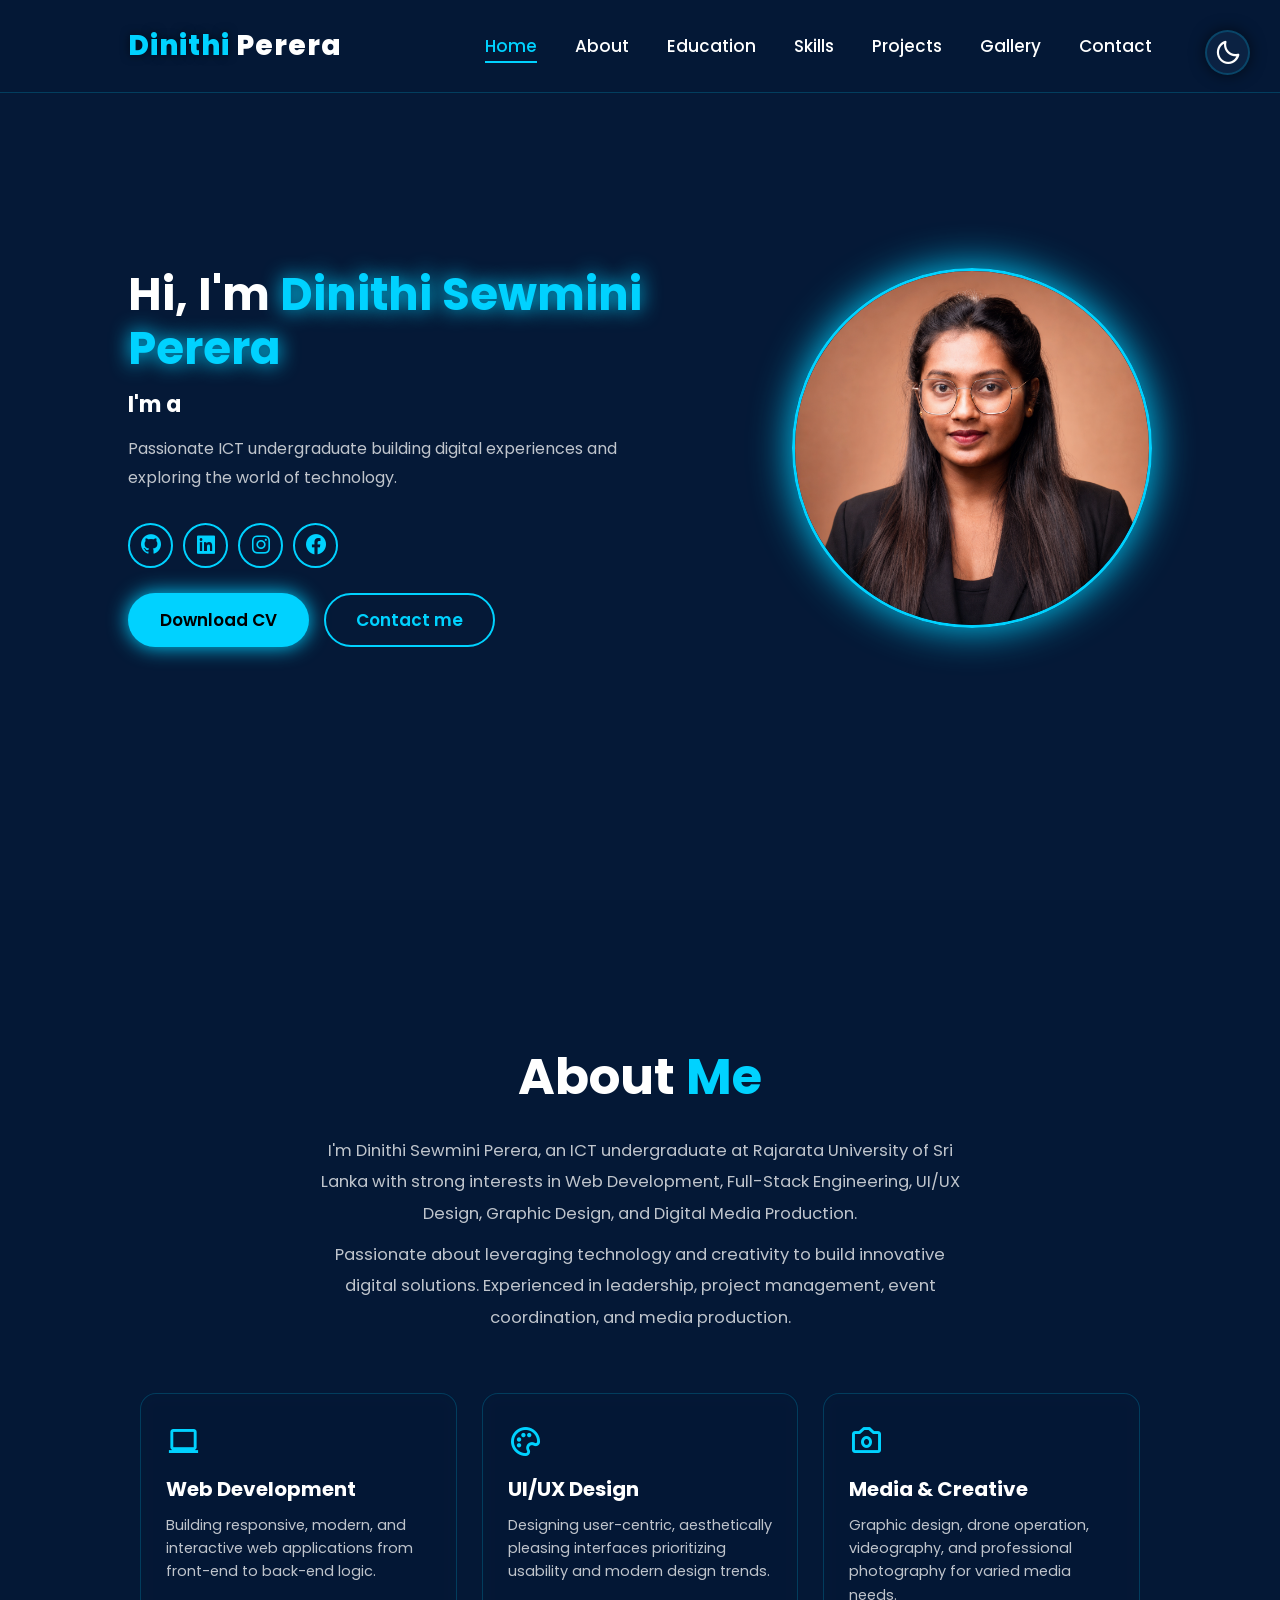
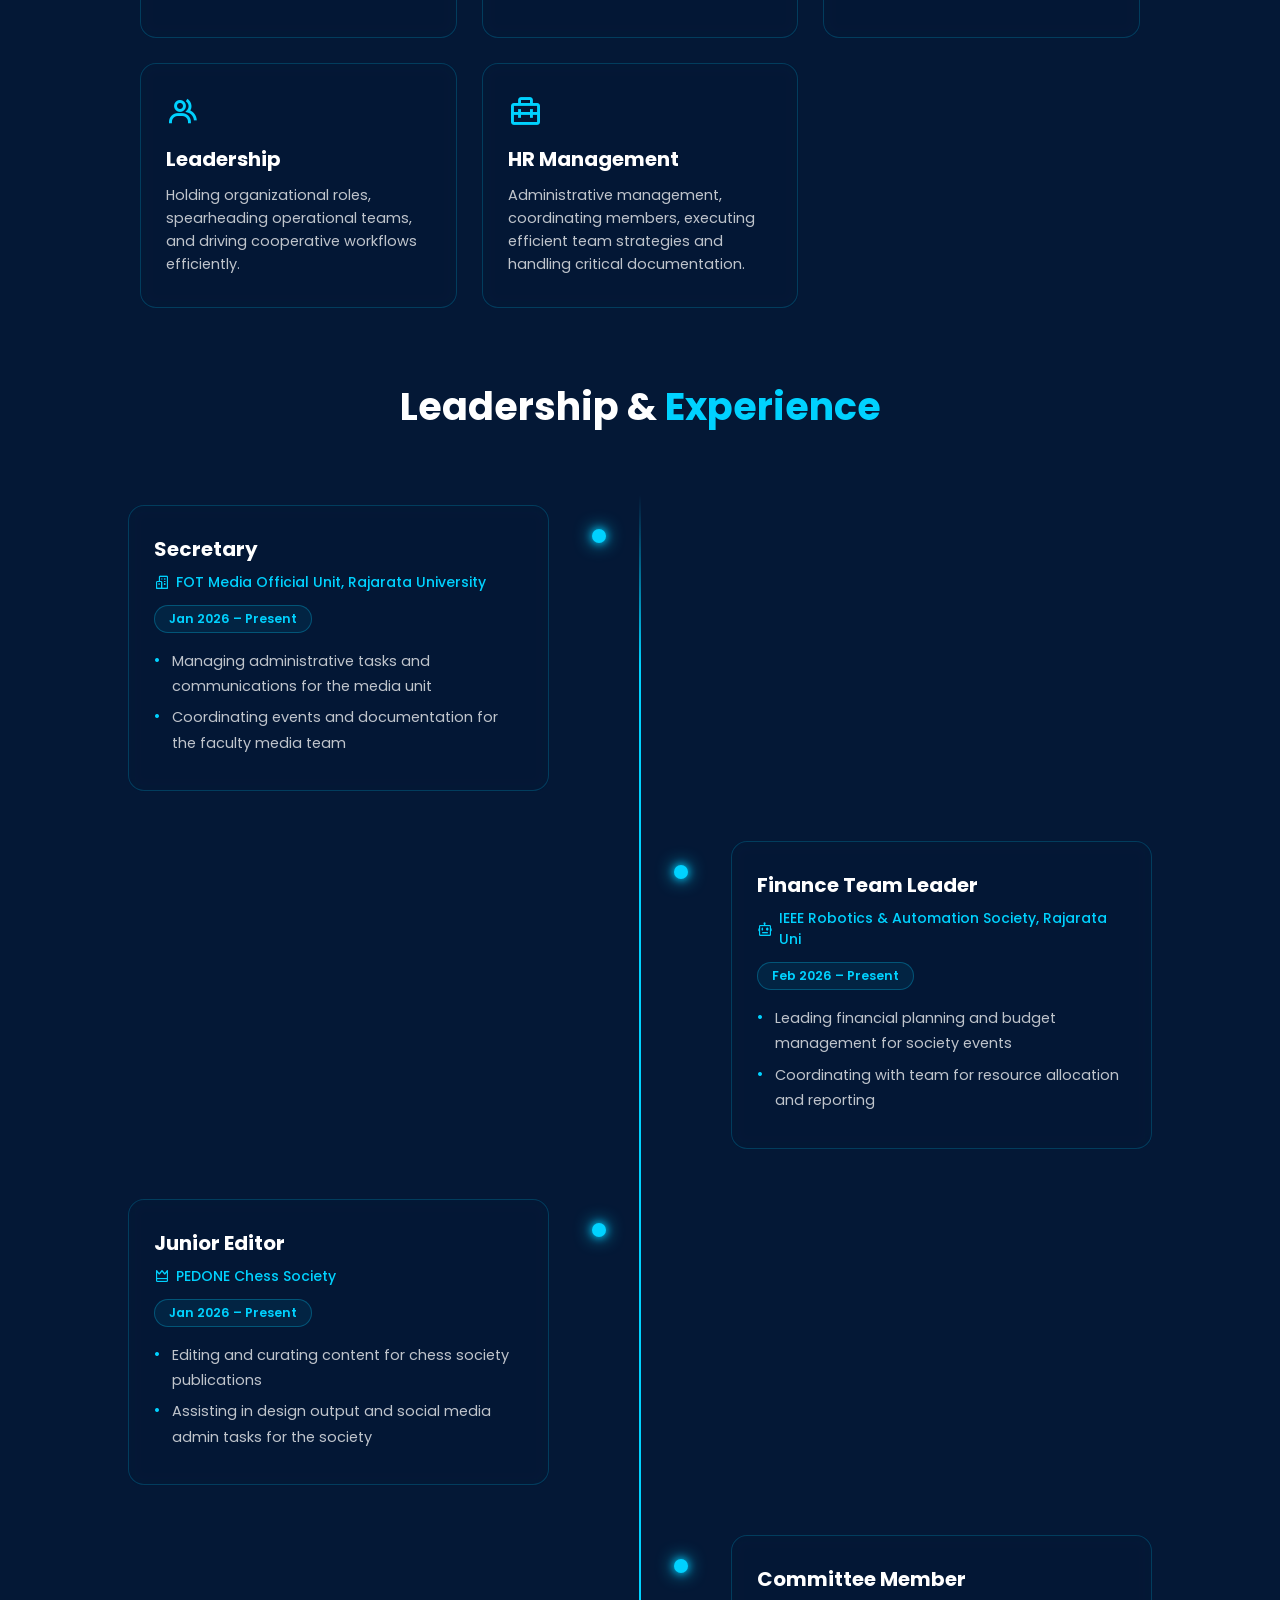
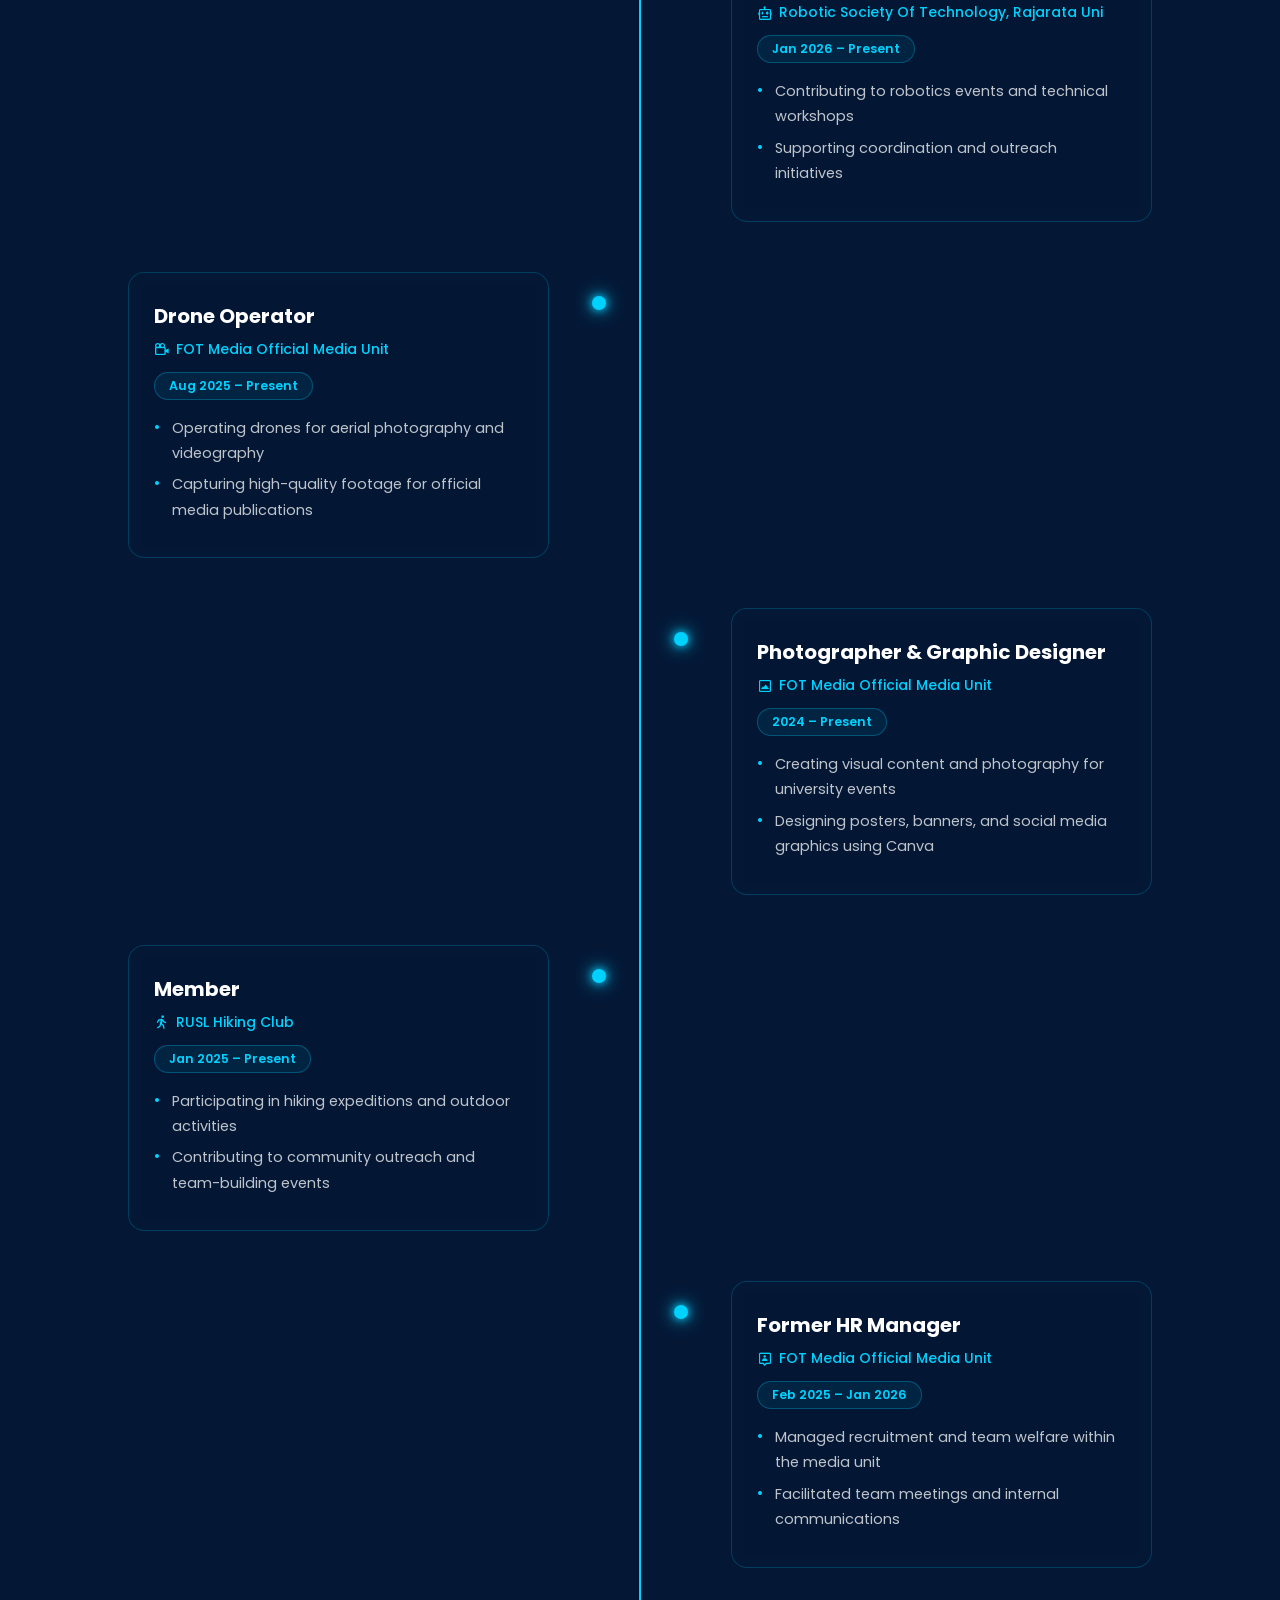
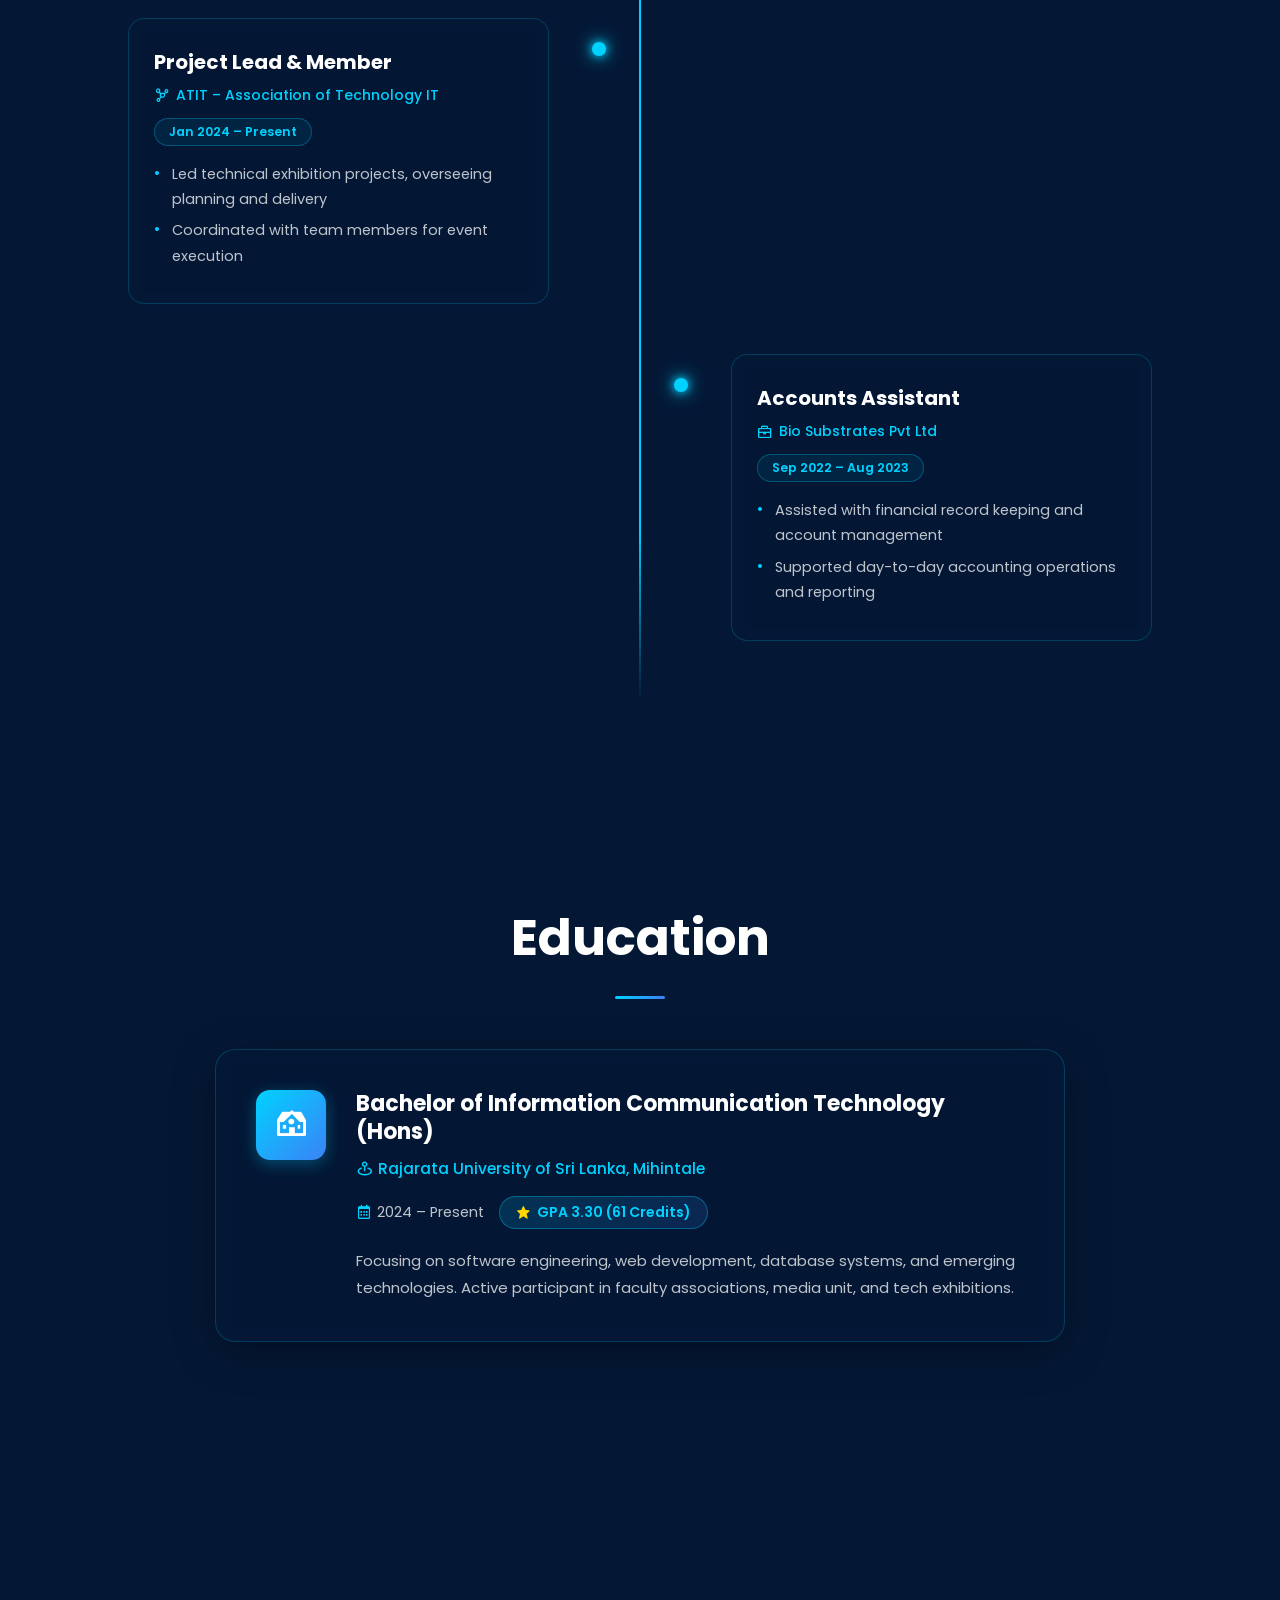
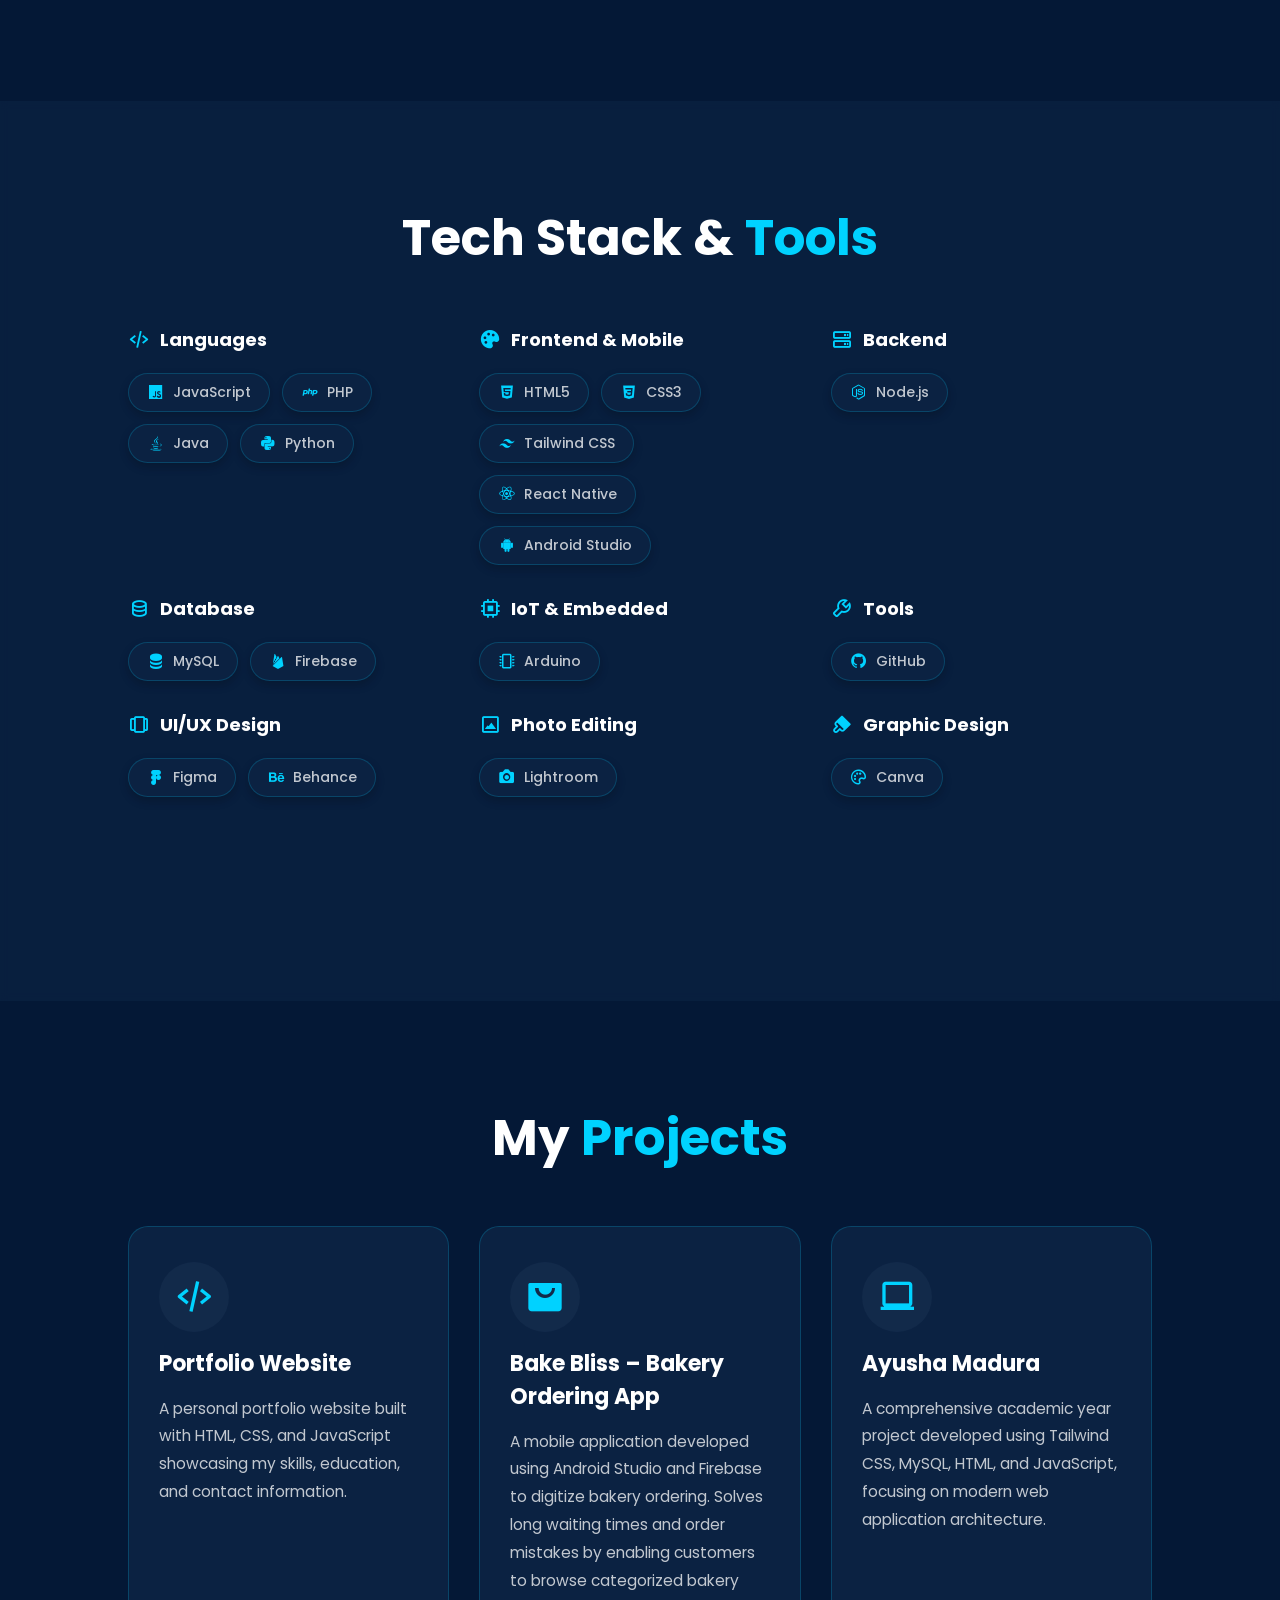
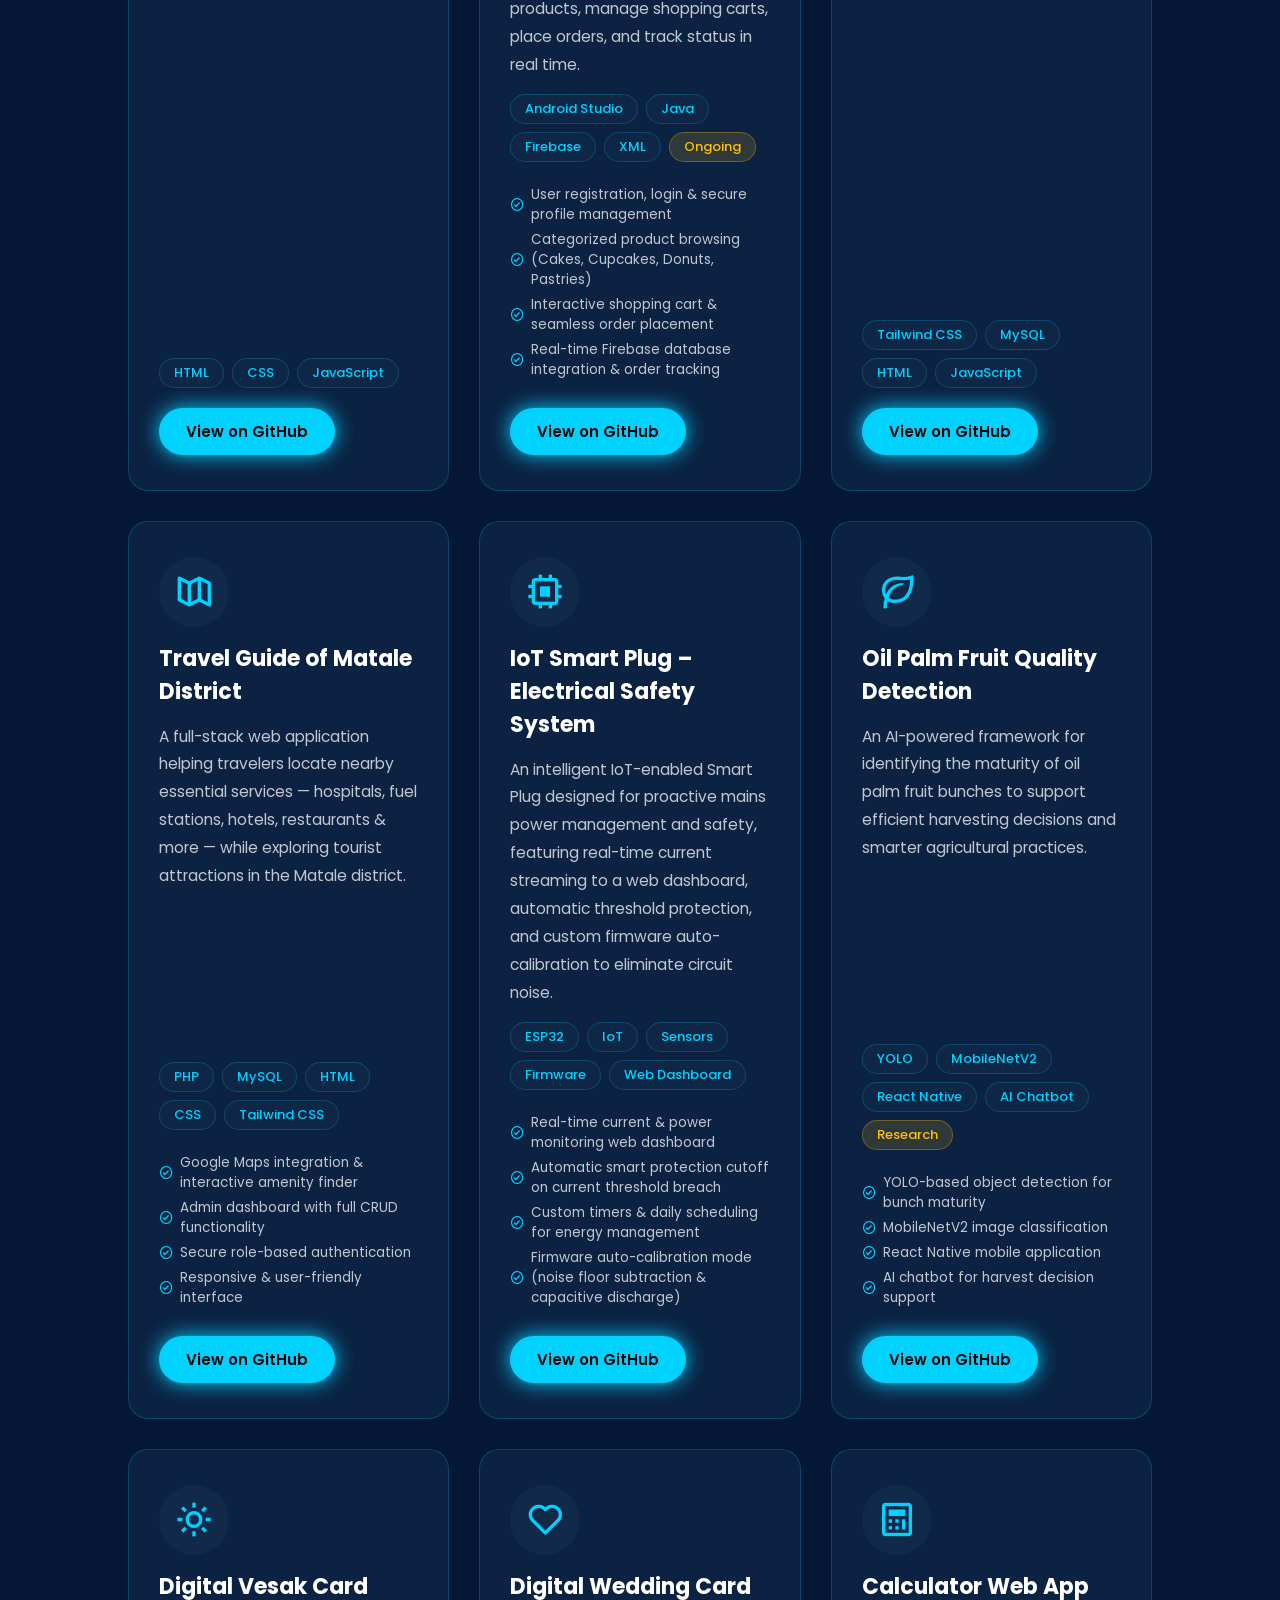
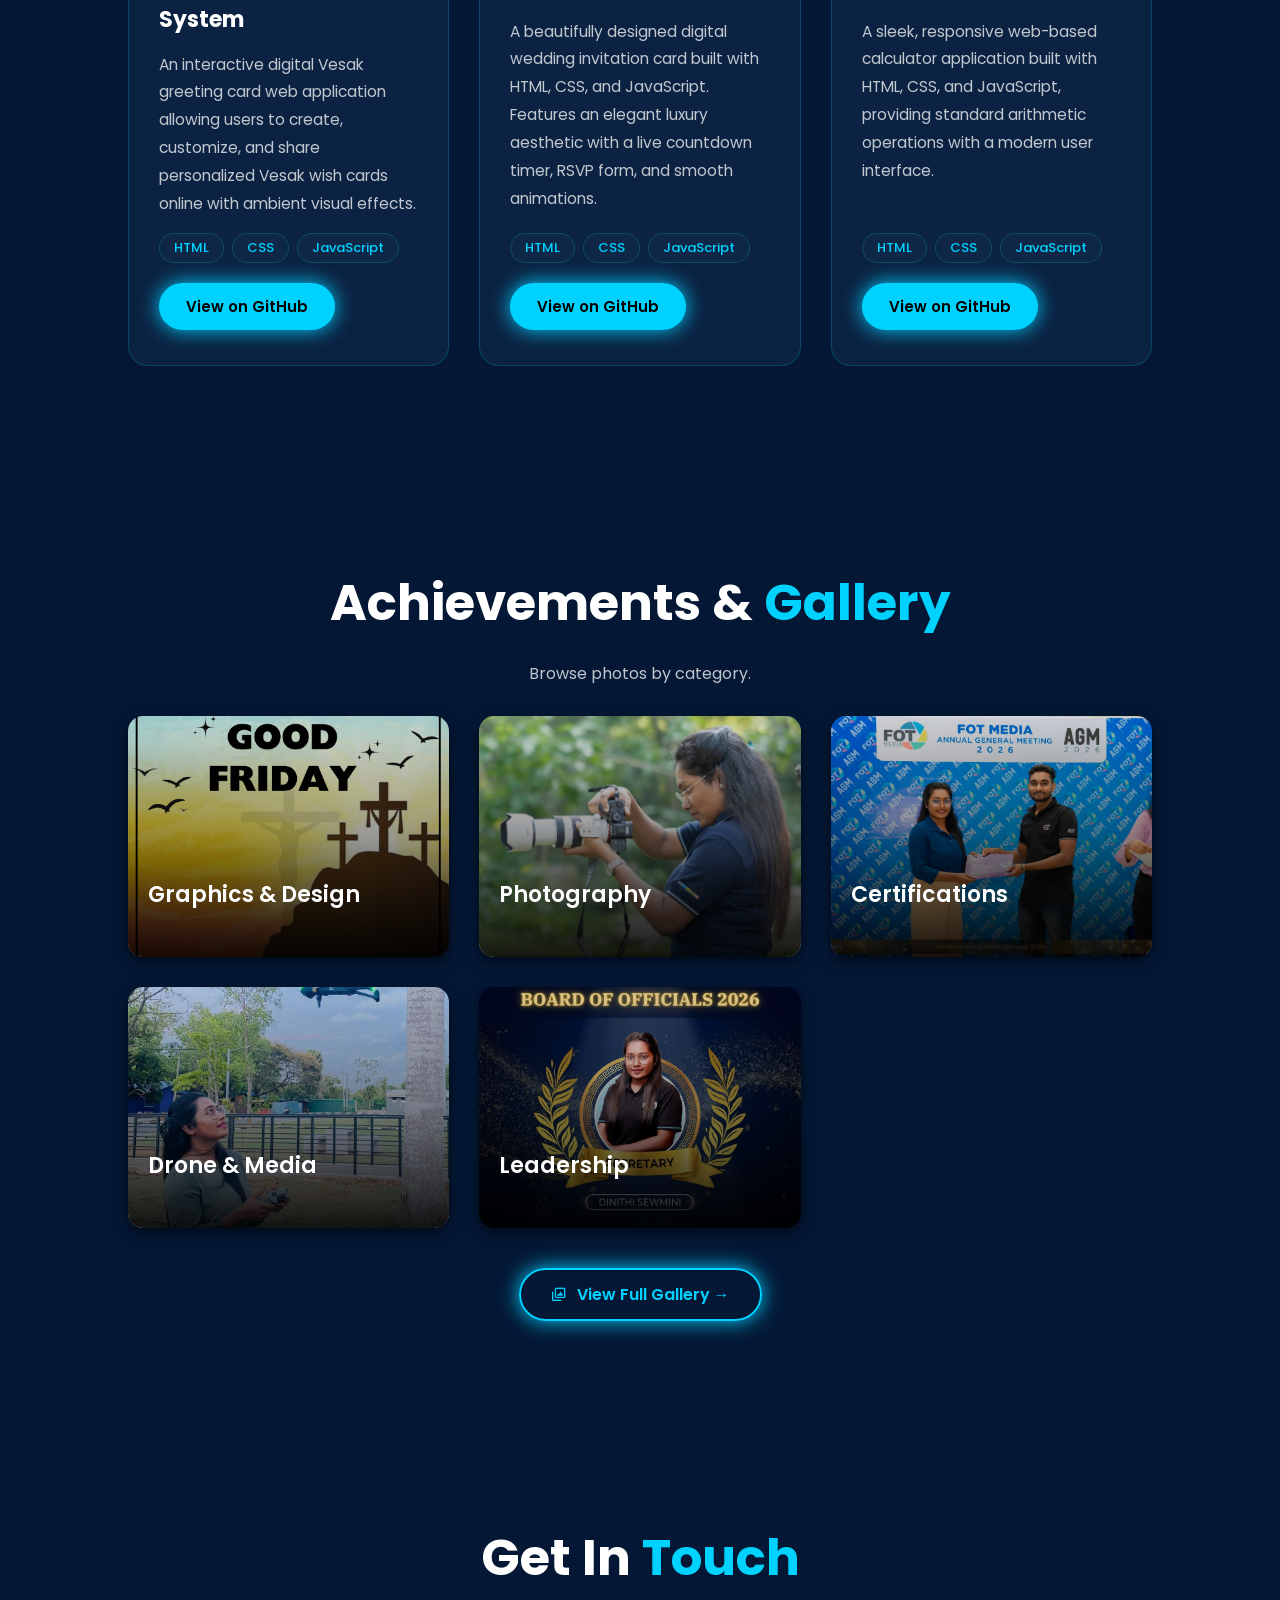
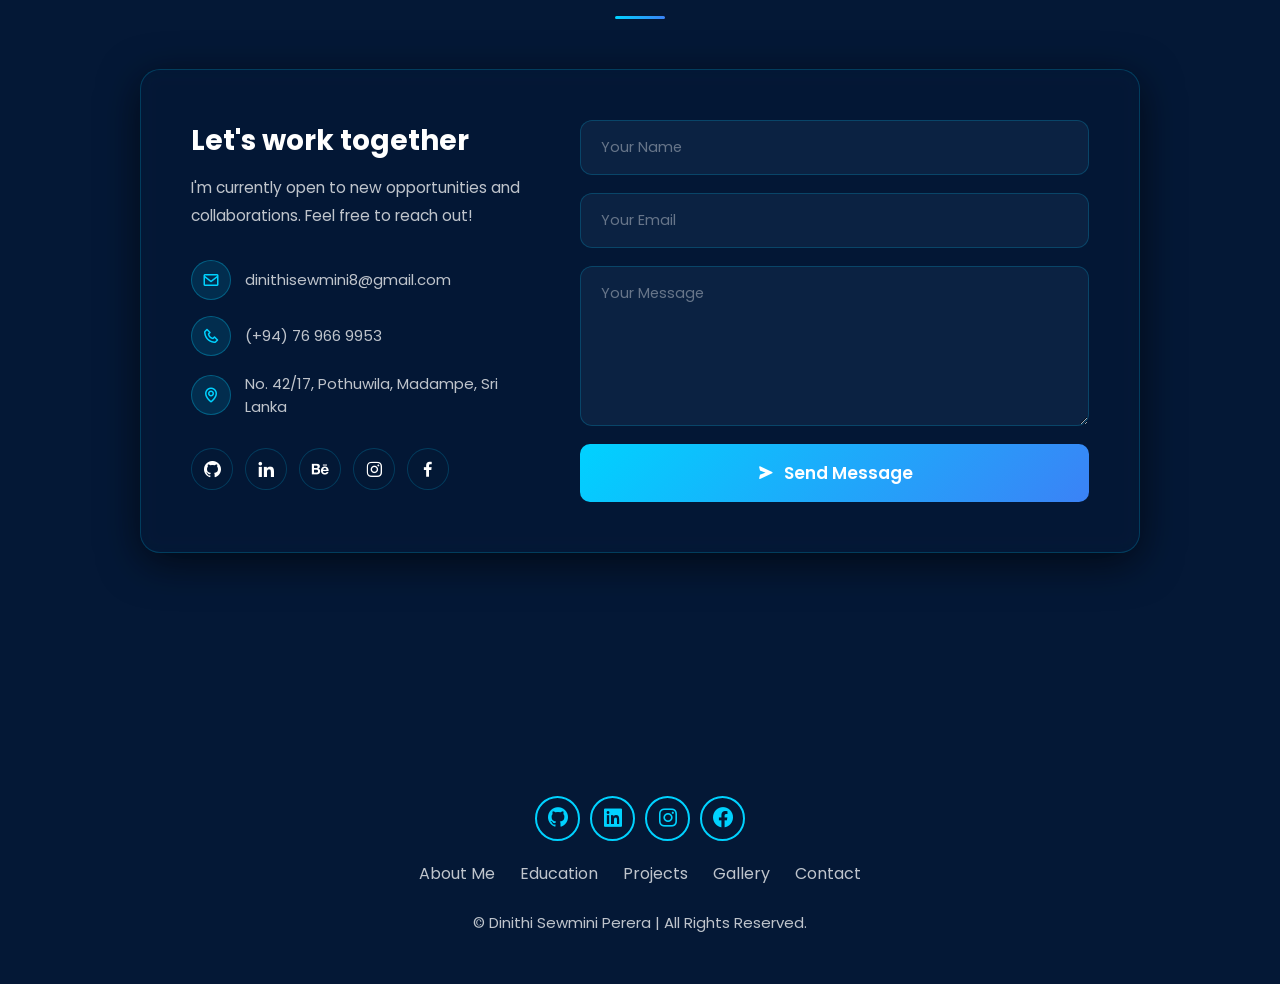
==== index.html @ e3081648 "add project" ====
<!DOCTYPE html>
<html lang="en">

<head>
    <meta charset="UTF-8">
    <meta name="viewport" content="width=device-width, initial-scale=1.0">
    <meta name="description"
        content="Dinithi Sewmini Perera - ICT Undergraduate at Rajarata University of Sri Lanka. Portfolio showcasing skills, education, and projects.">
    <title>Dinithi Perera | Portfolio</title>

    <!-- Favicon -->
    <link rel="icon" type="image/png" href="./img/favicon.png">

    <!-- Google Fonts: Poppins -->
    <link href="https://fonts.googleapis.com/css2?family=Poppins:wght@300;400;500;600;700;800&display=swap"
        rel="stylesheet">

    <!-- Boxicons -->
    <link href="https://unpkg.com/boxicons@2.1.4/css/boxicons.min.css" rel="stylesheet">

    <!-- AOS (Animate On Scroll) -->
    <link href="https://unpkg.com/aos@2.3.4/dist/aos.css" rel="stylesheet">

    <!-- Main Stylesheet -->
    <link rel="stylesheet" href="./css/style.css">
</head>

<body>

    <!-- ===== LIVE COSMIC BACKGROUND CANVAS ===== -->
    <canvas id="starfield-canvas"></canvas>

    <!-- Loading Screen -->
    <div id="loader">
        <div class="loader-circle"></div>
    </div>

    <!-- Back to Top Button -->
    <a href="#home" id="back-to-top" title="Back to Top"><i class='bx bx-up-arrow-alt'></i></a>

    <!-- Dark/Light Mode Toggle -->
    <div class="theme-toggle" id="theme-button">
        <i class='bx bx-moon'></i>
    </div>

    <!-- ===== HEADER ===== -->
    <header class="header">
        <a href="#home" class="logo"><span>Dinithi</span> Perera</a>
        <i class="bx bx-menu" id="menu-icon"></i>
        <nav class="navbar">
            <a href="#home" class="active">Home</a>
            <a href="#about">About</a>
            <a href="#education">Education</a>
            <a href="#skills">Skills</a>
            <a href="#projects">Projects</a>
            <a href="#graphics">Gallery</a>
            <a href="#contact">Contact</a>
        </nav>
    </header>

    <!-- ===== HOME ===== -->
    <section class="home" id="home">
        <div class="home-content" data-aos="fade-right" data-aos-duration="800">
            <h1>Hi, I'm <span>Dinithi Sewmini Perera</span></h1>
            <h3>I'm a <span class="typed-text"></span></h3>
            <p>Passionate ICT undergraduate building digital experiences and exploring the world of technology.</p>

            <div class="social-icons">
                <a href="https://github.com/SewminiPerera" target="_blank"><i
                        class='bx bxl-github'></i></a>
                <a href="https://www.linkedin.com/in/dinithi-sewmini-perera-98b2462a0" target="_blank"><i
                        class='bx bxl-linkedin-square'></i></a>
                <a href="https://www.instagram.com/dinithi_sewmini__/" target="_blank"><i
                        class='bx bxl-instagram'></i></a>
                <a href="https://www.facebook.com/dinithi.sewmini.98?mibextid=ZbWKwL" target="_blank"><i
                        class='bx bxl-facebook-circle'></i></a>
            </div>

            <div class="btn-group">
                <a href="./My CV New.pdf" class="btn" download="Dinithi Sewmini CV.pdf">Download CV</a>
                <a href="#contact" class="btn">Contact me</a>
            </div>
        </div>
        <div class="home-img" data-aos="fade-left" data-aos-duration="800">
            <img src="./img/girl3.png" alt="Dinithi Perera">
        </div>
    </section>

    <!-- ===== ABOUT ===== -->
    <section class="about" id="about">
        <div class="about-content" data-aos="fade-up" data-aos-duration="800">
            <h2>About <span>Me</span></h2>
            <p>I'm Dinithi Sewmini Perera, an ICT undergraduate at Rajarata University of Sri Lanka with strong interests in Web Development, Full-Stack Engineering, UI/UX Design, Graphic Design, and Digital Media Production.</p>
            <p>Passionate about leveraging technology and creativity to build innovative digital solutions. Experienced in leadership, project management, event coordination, and media production.</p>
        </div>

        <!-- Expertise / Services -->
        <div class="expertise-section">
            <div class="expertise-grid">
                <!-- 1 -->
                <div class="expertise-card" data-aos="fade-up" data-aos-delay="100">
                    <i class='bx bx-laptop'></i>
                    <h4>Web Development</h4>
                    <p>Building responsive, modern, and interactive web applications from front-end to back-end logic.
                    </p>
                </div>
                <!-- 2 -->
                <div class="expertise-card" data-aos="fade-up" data-aos-delay="150">
                    <i class='bx bx-palette'></i>
                    <h4>UI/UX Design</h4>
                    <p>Designing user-centric, aesthetically pleasing interfaces prioritizing usability and modern
                        design trends.</p>
                </div>
                <!-- 3 -->
                <div class="expertise-card" data-aos="fade-up" data-aos-delay="200">
                    <i class='bx bx-camera'></i>
                    <h4>Media &amp; Creative</h4>
                    <p>Graphic design, drone operation, videography, and professional photography for varied media
                        needs.</p>
                </div>
                <!-- 4 -->
                <div class="expertise-card" data-aos="fade-up" data-aos-delay="250">
                    <i class='bx bx-group'></i>
                    <h4>Leadership</h4>
                    <p>Holding organizational roles, spearheading operational teams, and driving cooperative workflows
                        efficiently.</p>
                </div>
                <!-- 5 -->
                <div class="expertise-card" data-aos="fade-up" data-aos-delay="300">
                    <i class='bx bx-briefcase-alt-2'></i>
                    <h4>HR Management</h4>
                    <p>Administrative management, coordinating members, executing efficient team strategies and handling
                        critical documentation.</p>
                </div>
            </div>
        </div>

        <!-- Timeline -->
        <div class="timeline-section">
            <h3 class="timeline-heading" data-aos="fade-up">Leadership &amp; <span>Experience</span></h3>
            <div class="timeline">

                <!-- 1 -->
                <div class="timeline-item tl-left" data-aos="fade-right" data-aos-delay="100">
                    <div class="tl-dot"></div>
                    <div class="tl-card">
                        <h4>Secretary</h4>
                        <p class="tl-org"><i class='bx bx-buildings'></i> FOT Media Official Unit, Rajarata University
                        </p>
                        <span class="tl-date">Jan 2026 – Present</span>
                        <ul>
                            <li>Managing administrative tasks and communications for the media unit</li>
                            <li>Coordinating events and documentation for the faculty media team</li>
                        </ul>
                    </div>
                </div>

                <!-- 2 -->
                <div class="timeline-item tl-right" data-aos="fade-left" data-aos-delay="150">
                    <div class="tl-dot"></div>
                    <div class="tl-card">
                        <h4>Finance Team Leader</h4>
                        <p class="tl-org"><i class='bx bx-bot'></i> IEEE Robotics &amp; Automation Society, Rajarata Uni
                        </p>
                        <span class="tl-date">Feb 2026 – Present</span>
                        <ul>
                            <li>Leading financial planning and budget management for society events</li>
                            <li>Coordinating with team for resource allocation and reporting</li>
                        </ul>
                    </div>
                </div>

                <!-- 3 -->
                <div class="timeline-item tl-left" data-aos="fade-right" data-aos-delay="200">
                    <div class="tl-dot"></div>
                    <div class="tl-card">
                        <h4>Junior Editor </h4>
                        <p class="tl-org"><i class='bx bx-crown'></i> PEDONE Chess Society</p>
                        <span class="tl-date">Jan 2026 – Present</span>
                        <ul>
                            <li>Editing and curating content for chess society publications</li>
                            <li>Assisting in design output and social media admin tasks for the society</li>
                        </ul>
                    </div>
                </div>

                <!-- 4 -->
                <div class="timeline-item tl-right" data-aos="fade-left" data-aos-delay="250">
                    <div class="tl-dot"></div>
                    <div class="tl-card">
                        <h4>Committee Member</h4>
                        <p class="tl-org"><i class='bx bx-bot'></i> Robotic Society Of Technology, Rajarata Uni</p>
                        <span class="tl-date">Jan 2026 – Present</span>
                        <ul>
                            <li>Contributing to robotics events and technical workshops</li>
                            <li>Supporting coordination and outreach initiatives</li>
                        </ul>
                    </div>
                </div>

                <!-- 5 -->
                <div class="timeline-item tl-left" data-aos="fade-right" data-aos-delay="300">
                    <div class="tl-dot"></div>
                    <div class="tl-card">
                        <h4>Drone Operator</h4>
                        <p class="tl-org"><i class='bx bx-camera-movie'></i> FOT Media Official Media Unit</p>
                        <span class="tl-date">Aug 2025 – Present</span>
                        <ul>
                            <li>Operating drones for aerial photography and videography</li>
                            <li>Capturing high-quality footage for official media publications</li>
                        </ul>
                    </div>
                </div>

                <!-- 6 -->
                <div class="timeline-item tl-right" data-aos="fade-left" data-aos-delay="350">
                    <div class="tl-dot"></div>
                    <div class="tl-card">
                        <h4>Photographer &amp; Graphic Designer</h4>
                        <p class="tl-org"><i class='bx bx-image-alt'></i> FOT Media Official Media Unit</p>
                        <span class="tl-date">2024 – Present</span>
                        <ul>
                            <li>Creating visual content and photography for university events</li>
                            <li>Designing posters, banners, and social media graphics using Canva</li>
                        </ul>
                    </div>
                </div>

                <!-- 7 -->
                <div class="timeline-item tl-left" data-aos="fade-right" data-aos-delay="400">
                    <div class="tl-dot"></div>
                    <div class="tl-card">
                        <h4>Member</h4>
                        <p class="tl-org"><i class='bx bx-walk'></i> RUSL Hiking Club</p>
                        <span class="tl-date">Jan 2025 – Present</span>
                        <ul>
                            <li>Participating in hiking expeditions and outdoor activities</li>
                            <li>Contributing to community outreach and team-building events</li>
                        </ul>
                    </div>
                </div>

                <!-- 8 -->
                <div class="timeline-item tl-right" data-aos="fade-left" data-aos-delay="450">
                    <div class="tl-dot"></div>
                    <div class="tl-card">
                        <h4>Former HR Manager</h4>
                        <p class="tl-org"><i class='bx bx-user-pin'></i> FOT Media Official Media Unit</p>
                        <span class="tl-date">Feb 2025 – Jan 2026</span>
                        <ul>
                            <li>Managed recruitment and team welfare within the media unit</li>
                            <li>Facilitated team meetings and internal communications</li>
                        </ul>
                    </div>
                </div>

                <!-- 9 -->
                <div class="timeline-item tl-left" data-aos="fade-right" data-aos-delay="500">
                    <div class="tl-dot"></div>
                    <div class="tl-card">
                        <h4>Project Lead &amp; Member</h4>
                        <p class="tl-org"><i class='bx bx-network-chart'></i> ATIT – Association of Technology IT</p>
                        <span class="tl-date">Jan 2024 – Present</span>
                        <ul>
                            <li>Led technical exhibition projects, overseeing planning and delivery</li>
                            <li>Coordinated with team members for event execution</li>
                        </ul>
                    </div>
                </div>

                <!-- 10 -->
                <div class="timeline-item tl-right" data-aos="fade-left" data-aos-delay="550">
                    <div class="tl-dot"></div>
                    <div class="tl-card">
                        <h4>Accounts Assistant</h4>
                        <p class="tl-org"><i class='bx bx-briefcase'></i> Bio Substrates Pvt Ltd</p>
                        <span class="tl-date">Sep 2022 – Aug 2023</span>
                        <ul>
                            <li>Assisted with financial record keeping and account management</li>
                            <li>Supported day-to-day accounting operations and reporting</li>
                        </ul>
                    </div>
                </div>

            </div>
        </div>
    </section>


    <!-- ===== EDUCATION ===== -->
    <section class="education" id="education">
        <h2 class="heading" data-aos="fade-up">Education</h2>
        <div class="edu-underline" data-aos="fade-up"></div>

        <div class="edu-card" data-aos="fade-up" data-aos-delay="100">
            <div class="edu-icon-box">
                <i class='bx bxs-institution'></i>
            </div>
            <div class="edu-details">
                <h4>Bachelor of Information Communication Technology (Hons)</h4>
                <p class="edu-uni"><i class='bx bx-map-pin'></i> Rajarata University of Sri Lanka, Mihintale</p>
                <div class="edu-meta">
                    <span class="edu-date"><i class='bx bx-calendar'></i> 2024 &ndash; Present</span>
                    <span class="edu-gpa"><i class='bx bxs-star'></i> GPA 3.30 (61 Credits)</span>
                </div>
                <p class="edu-desc">Focusing on software engineering, web development, database systems, and emerging
                    technologies. Active participant in faculty associations, media unit, and tech exhibitions.</p>
            </div>
        </div>
    </section>

    <!-- ===== TECH STACK & TOOLS ===== -->
    <section class="tech-stack" id="skills">
        <h2 class="heading" data-aos="fade-up">Tech Stack & <span>Tools</span></h2>

        <div class="tech-grid">

            <!-- Category 1 -->
            <div class="tech-category" data-aos="fade-up" data-aos-delay="100">
                <h3><i class='bx bx-code-alt'></i> Languages</h3>
                <div class="tech-pills">
                    <span class="tech-pill"><i class='bx bxl-javascript'></i> JavaScript</span>
                    <span class="tech-pill"><i class='bx bxl-php'></i> PHP</span>
                    <span class="tech-pill"><i class='bx bxl-java'></i> Java</span>
                    <span class="tech-pill"><i class='bx bxl-python'></i> Python</span>
                </div>
            </div>

            <!-- Category 2 -->
            <div class="tech-category" data-aos="fade-up" data-aos-delay="150">
                <h3><i class='bx bxs-palette'></i> Frontend &amp; Mobile</h3>
                <div class="tech-pills">
                    <span class="tech-pill"><i class='bx bxl-html5'></i> HTML5</span>
                    <span class="tech-pill"><i class='bx bxl-css3'></i> CSS3</span>
                    <span class="tech-pill"><i class='bx bxl-tailwind-css'></i> Tailwind CSS</span>
                    <span class="tech-pill"><i class='bx bxl-react'></i> React Native</span>
                    <span class="tech-pill"><i class='bx bxl-android'></i> Android Studio</span>
                </div>
            </div>

            <!-- Category 3 -->
            <div class="tech-category" data-aos="fade-up" data-aos-delay="200">
                <h3><i class='bx bx-server'></i> Backend</h3>
                <div class="tech-pills">
                    <span class="tech-pill"><i class='bx bxl-nodejs'></i> Node.js</span>
                </div>
            </div>

            <!-- Category 4 -->
            <div class="tech-category" data-aos="fade-up" data-aos-delay="250">
                <h3><i class='bx bx-data'></i> Database</h3>
                <div class="tech-pills">
                    <span class="tech-pill"><i class='bx bxs-data'></i> MySQL</span>
                    <span class="tech-pill"><i class='bx bxl-firebase'></i> Firebase</span>
                </div>
            </div>

            <!-- Category 5 -->
            <div class="tech-category" data-aos="fade-up" data-aos-delay="300">
                <h3><i class='bx bx-chip'></i> IoT & Embedded</h3>
                <div class="tech-pills">
                    <span class="tech-pill"><i class='bx bx-microchip'></i> Arduino</span>
                </div>
            </div>

            <!-- Category 6 -->
            <div class="tech-category" data-aos="fade-up" data-aos-delay="350">
                <h3><i class='bx bx-wrench'></i> Tools</h3>
                <div class="tech-pills">
                    <span class="tech-pill"><i class='bx bxl-github'></i> GitHub</span>
                </div>
            </div>

            <!-- Category 7 -->
            <div class="tech-category" data-aos="fade-up" data-aos-delay="400">
                <h3><i class='bx bx-carousel'></i> UI/UX Design</h3>
                <div class="tech-pills">
                    <span class="tech-pill"><i class='bx bxl-figma'></i> Figma</span>
                    <span class="tech-pill"><i class='bx bxl-behance'></i> Behance</span>
                </div>
            </div>

            <!-- Category 8 -->
            <div class="tech-category" data-aos="fade-up" data-aos-delay="450">
                <h3><i class='bx bx-image-alt'></i> Photo Editing</h3>
                <div class="tech-pills">
                    <span class="tech-pill"><i class='bx bxs-camera'></i> Lightroom</span>
                </div>
            </div>

            <!-- Category 9 -->
            <div class="tech-category" data-aos="fade-up" data-aos-delay="500">
                <h3><i class='bx bxs-brush'></i> Graphic Design</h3>
                <div class="tech-pills">
                    <span class="tech-pill"><i class='bx bx-palette'></i> Canva</span>
                </div>
            </div>

        </div>
    </section>

    <!-- ===== PROJECTS ===== -->
    <section class="projects" id="projects">
        <h2 class="heading" data-aos="fade-up">My <span>Projects</span></h2>
        <div class="projects-container">
            <div class="project-card" data-aos="fade-up" data-aos-delay="100">
                <div class="project-icon"><i class='bx bx-code-alt'></i></div>
                <h4>Portfolio Website</h4>
                <p>A personal portfolio website built with HTML, CSS, and JavaScript showcasing my skills, education,
                    and contact information.</p>
                <div class="project-tags">
                    <span>HTML</span><span>CSS</span><span>JavaScript</span>
                </div>
                <a href="https://github.com/SewminiPerera/portfolio.github.io" target="_blank"
                    class="btn project-btn">View on GitHub</a>
            </div>
            <div class="project-card" data-aos="fade-up" data-aos-delay="150">
                <div class="project-icon"><i class='bx bxs-shopping-bag-alt'></i></div>
                <h4>Bake Bliss – Bakery Ordering App</h4>
                <p>A mobile application developed using Android Studio and Firebase to digitize bakery ordering. Solves long waiting times and order mistakes by enabling customers to browse categorized bakery products, manage shopping carts, place orders, and track status in real time.</p>
                <div class="project-tags">
                    <span>Android Studio</span><span>Java</span><span>Firebase</span><span>XML</span><span class="ongoing">Ongoing</span>
                </div>
                <ul class="project-features">
                    <li><i class='bx bx-check-circle'></i> User registration, login &amp; secure profile management</li>
                    <li><i class='bx bx-check-circle'></i> Categorized product browsing (Cakes, Cupcakes, Donuts, Pastries)</li>
                    <li><i class='bx bx-check-circle'></i> Interactive shopping cart &amp; seamless order placement</li>
                    <li><i class='bx bx-check-circle'></i> Real-time Firebase database integration &amp; order tracking</li>
                </ul>
                <a href="https://github.com/SewminiPerera/Bakery-ordering-app" target="_blank" class="btn project-btn">View on GitHub</a>
            </div>
            <div class="project-card" data-aos="fade-up" data-aos-delay="200">
                <div class="project-icon"><i class='bx bx-laptop'></i></div>
                <h4>Ayusha Madura</h4>
                <p>A comprehensive academic year project developed using Tailwind CSS, MySQL, HTML, and JavaScript,
                    focusing on modern web application architecture.</p>
                <div class="project-tags">
                    <span>Tailwind CSS</span><span>MySQL</span><span>HTML</span><span>JavaScript</span>
                </div>
                <a href="https://github.com/SewminiPerera" target="_blank" class="btn project-btn">View on GitHub</a>
            </div>
            <div class="project-card" data-aos="fade-up" data-aos-delay="300">
                <div class="project-icon"><i class='bx bx-map-alt'></i></div>
                <h4>Travel Guide of Matale District</h4>
                <p>A full-stack web application helping travelers locate nearby essential services — hospitals, fuel stations, hotels, restaurants &amp; more — while exploring tourist attractions in the Matale district.</p>
                <div class="project-tags">
                    <span>PHP</span><span>MySQL</span><span>HTML</span><span>CSS</span><span>Tailwind CSS</span>
                </div>
                <ul class="project-features">
                    <li><i class='bx bx-check-circle'></i> Google Maps integration &amp; interactive amenity finder</li>
                    <li><i class='bx bx-check-circle'></i> Admin dashboard with full CRUD functionality</li>
                    <li><i class='bx bx-check-circle'></i> Secure role-based authentication</li>
                    <li><i class='bx bx-check-circle'></i> Responsive &amp; user-friendly interface</li>
                </ul>
                <a href="https://github.com/SewminiPerera" target="_blank" class="btn project-btn">View on GitHub</a>
            </div>
            <div class="project-card" data-aos="fade-up" data-aos-delay="400">
                <div class="project-icon"><i class='bx bx-chip'></i></div>
                <h4>IoT Smart Plug – Electrical Safety System</h4>
                <p>An intelligent IoT-enabled Smart Plug designed for proactive mains power management and safety, featuring real-time current streaming to a web dashboard, automatic threshold protection, and custom firmware auto-calibration to eliminate circuit noise.</p>
                <div class="project-tags">
                    <span>ESP32</span><span>IoT</span><span>Sensors</span><span>Firmware</span><span>Web Dashboard</span>
                </div>
                <ul class="project-features">
                    <li><i class='bx bx-check-circle'></i> Real-time current &amp; power monitoring web dashboard</li>
                    <li><i class='bx bx-check-circle'></i> Automatic smart protection cutoff on current threshold breach</li>
                    <li><i class='bx bx-check-circle'></i> Custom timers &amp; daily scheduling for energy management</li>
                    <li><i class='bx bx-check-circle'></i> Firmware auto-calibration mode (noise floor subtraction &amp; capacitive discharge)</li>
                </ul>
                <a href="https://github.com/SewminiPerera" target="_blank" class="btn project-btn">View on GitHub</a>
            </div>
            <div class="project-card" data-aos="fade-up" data-aos-delay="500">
                <div class="project-icon"><i class='bx bx-leaf'></i></div>
                <h4>Oil Palm Fruit Quality Detection</h4>
                <p>An AI-powered framework for identifying the maturity of oil palm fruit bunches to support efficient harvesting decisions and smarter agricultural practices.</p>
                <div class="project-tags">
                    <span>YOLO</span><span>MobileNetV2</span><span>React Native</span><span>AI Chatbot</span><span class="ongoing">Research</span>
                </div>
                <ul class="project-features">
                    <li><i class='bx bx-check-circle'></i> YOLO-based object detection for bunch maturity</li>
                    <li><i class='bx bx-check-circle'></i> MobileNetV2 image classification</li>
                    <li><i class='bx bx-check-circle'></i> React Native mobile application</li>
                    <li><i class='bx bx-check-circle'></i> AI chatbot for harvest decision support</li>
                </ul>
                <a href="https://github.com/SewminiPerera" target="_blank" class="btn project-btn">View on GitHub</a>
            </div>
            <div class="project-card" data-aos="fade-up" data-aos-delay="600">
                <div class="project-icon"><i class='bx bx-sun'></i></div>
                <h4>Digital Vesak Card System</h4>
                <p>An interactive digital Vesak greeting card web application allowing users to create, customize, and share personalized Vesak wish cards online with ambient visual effects.</p>
                <div class="project-tags">
                    <span>HTML</span><span>CSS</span><span>JavaScript</span>
                </div>
                <a href="https://github.com/SewminiPerera/vesak-card-system" target="_blank" class="btn project-btn">View on GitHub</a>
            </div>
            <div class="project-card" data-aos="fade-up" data-aos-delay="650">
                <div class="project-icon"><i class='bx bx-heart'></i></div>
                <h4>Digital Wedding Card</h4>
                <p>A beautifully designed digital wedding invitation card built with HTML, CSS, and JavaScript. Features
                    an elegant luxury aesthetic with a live countdown timer, RSVP form, and smooth animations.</p>
                <div class="project-tags">
                    <span>HTML</span><span>CSS</span><span>JavaScript</span>
                </div>
                <a href="https://github.com/SewminiPerera/digital-wedding-card" target="_blank" class="btn project-btn">View on GitHub</a>
            </div>
            <div class="project-card" data-aos="fade-up" data-aos-delay="700">
                <div class="project-icon"><i class='bx bx-calculator'></i></div>
                <h4>Calculator Web App</h4>
                <p>A sleek, responsive web-based calculator application built with HTML, CSS, and JavaScript, providing standard arithmetic operations with a modern user interface.</p>
                <div class="project-tags">
                    <span>HTML</span><span>CSS</span><span>JavaScript</span>
                </div>
                <a href="https://github.com/SewminiPerera/calculator-webapp" target="_blank" class="btn project-btn">View on GitHub</a>
            </div>
        </div>
    </section>

    <!-- ===== GALLERY ===== -->
    <section class="graphics" id="graphics">
        <h2 class="heading" data-aos="fade-up">Achievements &amp; <span>Gallery</span></h2>
        <p class="graphics-subtitle" data-aos="fade-up" data-aos-delay="100">Browse photos by category.</p>

        <!-- Category Cards -->
        <div class="gallery-cats" data-aos="fade-up" data-aos-delay="150">

            <!-- Graphics & Design -->
            <div class="gcat-card" data-cat="graphics" onclick="openGallery('graphics')">
                <img src="./graphics/Good Friday.png" alt="Graphics">
                <div class="gcat-overlay"></div>
                <div class="gcat-info">
                    <div class="gcat-icon"><i class='bx bx-palette'></i></div>
                    <h3>Graphics &amp; Design</h3>
                    <span class="gcat-count">14 Photos/Videos &rarr;</span>
                </div>
            </div>

            <!-- Photography -->
            <div class="gcat-card" data-cat="photography" onclick="openGallery('photography')">
                <img src="./Photography/WhatsApp Image 2026-03-09 at 12.36.50 (2).jpeg" alt="Photography">
                <div class="gcat-overlay"></div>
                <div class="gcat-info">
                    <div class="gcat-icon"><i class='bx bx-camera'></i></div>
                    <h3>Photography</h3>
                    <span class="gcat-count">13 Photos/Videos &rarr;</span>
                </div>
            </div>

            <!-- Certifications -->
            <div class="gcat-card" data-cat="certifications" onclick="openGallery('certifications')">
                <img src="./Cetifications/WhatsApp Image 2026-03-09 at 13.26.19 (2).jpeg" alt="Certifications">
                <div class="gcat-overlay"></div>
                <div class="gcat-info">
                    <div class="gcat-icon"><i class='bx bxs-badge-check'></i></div>
                    <h3>Certifications</h3>
                    <span class="gcat-count">9 Photos/Videos &rarr;</span>
                </div>
            </div>

            <!-- Drone & Media -->
            <div class="gcat-card" data-cat="drone" onclick="openGallery('drone')">
                <img src="./Drone operates/WhatsApp Image 2026-04-01 at 12.32.51 (1).jpeg" alt="Drone">
                <div class="gcat-overlay"></div>
                <div class="gcat-info">
                    <div class="gcat-icon"><i class='bx bx-send'></i></div>
                    <h3>Drone &amp; Media</h3>
                    <span class="gcat-count">2 Photos/Videos &rarr;</span>
                </div>
            </div>

            <!-- Leadership -->
            <div class="gcat-card" data-cat="leadership" onclick="openGallery('leadership')">
                <img src="./Lederships/WhatsApp Image 2026-03-09 at 13.26.48.jpeg" alt="Leadership">
                <div class="gcat-overlay"></div>
                <div class="gcat-info">
                    <div class="gcat-icon"><i class='bx bx-group'></i></div>
                    <h3>Leadership</h3>
                    <span class="gcat-count">12 Photos/Videos &rarr;</span>
                </div>
            </div>

        </div>

        <!-- View Full Gallery Button -->
        <div class="gallery-view-btn-wrap" data-aos="fade-up" data-aos-delay="250">
            <button class="btn gallery-view-btn" onclick="openGallery('all')" id="view-gallery-btn">
                <i class='bx bx-images'></i> View Full Gallery &rarr;
            </button>
        </div>

        <!-- Full Gallery Panel (hidden by default) -->
        <div class="full-gallery-panel" id="full-gallery-panel">
            <div class="full-gallery-inner">
                <div class="full-gallery-header">
                    <h3>Full Gallery</h3>
                    <p>Browse all my events, projects, and media.</p>
                    <button class="close-gallery-btn" onclick="closeGallery()"><i class='bx bx-x'></i></button>
                </div>

                <!-- Filter Tabs -->
                <div class="gallery-filter">
                    <button class="filter-btn active" data-filter="all" onclick="filterGallery('all',this)">All</button>
                    <button class="filter-btn" data-filter="graphics" onclick="filterGallery('graphics',this)">Graphics</button>
                    <button class="filter-btn" data-filter="photography" onclick="filterGallery('photography',this)">Photography</button>
                    <button class="filter-btn" data-filter="certifications" onclick="filterGallery('certifications',this)">Certifications</button>
                    <button class="filter-btn" data-filter="drone" onclick="filterGallery('drone',this)">Drone &amp; Media</button>
                    <button class="filter-btn" data-filter="leadership" onclick="filterGallery('leadership',this)">Leadership</button>
                </div>

                <!-- Photo Grid -->
                <div class="graphics-grid" id="full-gallery-grid">
                    <div class="graphic-item" data-category="graphics">
                        <img src="./graphics/Add a heading.png" alt="Heading Design">
                        <div class="graphic-overlay"><i class='bx bx-search-alt-2'></i><h4>Heading Design</h4></div>
                        <span class="photo-badge"><i class='bx bx-camera'></i> Photo</span>
                    </div>
                    <div class="graphic-item" data-category="graphics">
                        <img src="graphics/Copy of තාක්ෂණ පීඪ ශිෂ්_ය (4).png" alt="Student Post Alt">
                        <div class="graphic-overlay"><i class='bx bx-search-alt-2'></i><h4>Student Post Alt</h4></div>
                        <span class="photo-badge"><i class='bx bx-camera'></i> Photo</span>
                    </div>
                    <div class="graphic-item" data-category="graphics">
                        <img src="graphics/Copy of තාක්ෂණ පීඪ ශිෂ්_ය.png" alt="Student Post">
                        <div class="graphic-overlay"><i class='bx bx-search-alt-2'></i><h4>Student Post</h4></div>
                        <span class="photo-badge"><i class='bx bx-camera'></i> Photo</span>
                    </div>
                    <div class="graphic-item" data-category="graphics">
                        <img src="graphics/Good Friday.png" alt="Good Friday">
                        <div class="graphic-overlay"><i class='bx bx-search-alt-2'></i><h4>Good Friday</h4></div>
                        <span class="photo-badge"><i class='bx bx-camera'></i> Photo</span>
                    </div>
                    <div class="graphic-item" data-category="graphics">
                        <img src="graphics/INVITATION (1).png" alt="Event Invitation V2">
                        <div class="graphic-overlay"><i class='bx bx-search-alt-2'></i><h4>Event Invitation V2</h4></div>
                        <span class="photo-badge"><i class='bx bx-camera'></i> Photo</span>
                    </div>
                    <div class="graphic-item" data-category="graphics">
                        <img src="graphics/INVITATION.png" alt="Event Invitation">
                        <div class="graphic-overlay"><i class='bx bx-search-alt-2'></i><h4>Event Invitation</h4></div>
                        <span class="photo-badge"><i class='bx bx-camera'></i> Photo</span>
                    </div>
                    <div class="graphic-item" data-category="graphics">
                        <img src="graphics/Official Media Unit Faculty of Technology Rajarata University of Sri Lanka.png" alt="Media Unit Post">
                        <div class="graphic-overlay"><i class='bx bx-search-alt-2'></i><h4>Media Unit Post</h4></div>
                        <span class="photo-badge"><i class='bx bx-camera'></i> Photo</span>
                    </div>
                    <div class="graphic-item" data-category="graphics">
                        <img src="graphics/Practice Notice (1).png" alt="Practice Notice">
                        <div class="graphic-overlay"><i class='bx bx-search-alt-2'></i><h4>Practice Notice</h4></div>
                        <span class="photo-badge"><i class='bx bx-camera'></i> Photo</span>
                    </div>
                    <div class="graphic-item" data-category="graphics">
                        <img src="graphics/RUSL KABADDI (3).png" alt="RUSL Kabaddi">
                        <div class="graphic-overlay"><i class='bx bx-search-alt-2'></i><h4>RUSL Kabaddi</h4></div>
                        <span class="photo-badge"><i class='bx bx-camera'></i> Photo</span>
                    </div>
                    <div class="graphic-item" data-category="graphics">
                        <img src="graphics/STUDENTS' UNION - FACULTY OF TECHNOLOGY RAJARATA UNIVERSITY OF SRI LANKA (3).png" alt="Students Union">
                        <div class="graphic-overlay"><i class='bx bx-search-alt-2'></i><h4>Students' Union</h4></div>
                        <span class="photo-badge"><i class='bx bx-camera'></i> Photo</span>
                    </div>
                    <div class="graphic-item" data-category="graphics">
                        <img src="graphics/White and Black Minimalist Chess Tournament Instagram Post (1).png" alt="Chess Tournament">
                        <div class="graphic-overlay"><i class='bx bx-search-alt-2'></i><h4>Chess Tournament</h4></div>
                        <span class="photo-badge"><i class='bx bx-camera'></i> Photo</span>
                    </div>
                    <div class="graphic-item" data-category="graphics">
                        <img src="graphics/තාක්ෂණ පීඪ ශිෂ්_ය.png" alt="Tech Student Post">
                        <div class="graphic-overlay"><i class='bx bx-search-alt-2'></i><h4>Tech Student Post</h4></div>
                        <span class="photo-badge"><i class='bx bx-camera'></i> Photo</span>
                    </div>
                    <div class="graphic-item" data-category="graphics">
                        <img src="graphics/anniversary 2122.jpeg" alt="Anniversary Post">
                        <div class="graphic-overlay"><i class='bx bx-search-alt-2'></i><h4>Anniversary Post</h4></div>
                        <span class="photo-badge"><i class='bx bx-camera'></i> Photo</span>
                    </div>
                    <div class="graphic-item" data-category="graphics">
                        <img src="graphics/පින්බර ඇසල පුන් පොහෝ දිනක් වේවා..png" alt="Poya Day Post">
                        <div class="graphic-overlay"><i class='bx bx-search-alt-2'></i><h4>Poya Day Post</h4></div>
                        <span class="photo-badge"><i class='bx bx-camera'></i> Photo</span>
                    </div>
                    <!-- Certifications -->
                    <div class="graphic-item" data-category="certifications">
                        <img src="./Cetifications/WhatsApp Image 2026-03-09 at 13.26.19 (2).jpeg" alt="Certification">
                        <div class="graphic-overlay"><i class='bx bx-search-alt-2'></i><h4>Certification</h4></div>
                        <span class="photo-badge"><i class='bx bx-camera'></i> Photo</span>
                    </div>
                    <div class="graphic-item" data-category="certifications">
                        <img src="./Cetifications/WhatsApp Image 2026-03-09 at 13.26.19 (5).jpeg" alt="Certification">
                        <div class="graphic-overlay"><i class='bx bx-search-alt-2'></i><h4>Certification</h4></div>
                        <span class="photo-badge"><i class='bx bx-camera'></i> Photo</span>
                    </div>
                    <div class="graphic-item" data-category="certifications">
                        <img src="./Cetifications/WhatsApp Image 2026-03-27 at 14.35.11.jpeg" alt="Certification">
                        <div class="graphic-overlay"><i class='bx bx-search-alt-2'></i><h4>Certification</h4></div>
                        <span class="photo-badge"><i class='bx bx-camera'></i> Photo</span>
                    </div>
                    <div class="graphic-item" data-category="certifications">
                        <img src="./Cetifications/RSoT_2026_certificate.jpeg" alt="Undergraduate Research Symposium of Technology 2026 - Best Poster Certificate">
                        <div class="graphic-overlay"><i class='bx bx-search-alt-2'></i><h4>RSoT 2026 – Best Poster</h4></div>
                        <span class="photo-badge"><i class='bx bx-trophy'></i> Award</span>
                    </div>
                    <div class="graphic-item" data-category="certifications">
                        <img src="./Cetifications/RSoT_2026_group1.jpeg" alt="RSoT 2026 Symposium - Certificate Group Photo 1">
                        <div class="graphic-overlay"><i class='bx bx-search-alt-2'></i><h4>RSoT 2026 – Symposium</h4></div>
                        <span class="photo-badge"><i class='bx bx-trophy'></i> Award</span>
                    </div>
                    <div class="graphic-item" data-category="certifications">
                        <img src="./Cetifications/RSoT_2026_solo.jpeg" alt="RSoT 2026 Symposium - Certificate Handover">
                        <div class="graphic-overlay"><i class='bx bx-search-alt-2'></i><h4>RSoT 2026 – Certificate</h4></div>
                        <span class="photo-badge"><i class='bx bx-trophy'></i> Award</span>
                    </div>
                    <div class="graphic-item" data-category="certifications">
                        <img src="./Cetifications/RSoT_2026_group2.jpeg" alt="RSoT 2026 Symposium - Certificate Group Photo 2">
                        <div class="graphic-overlay"><i class='bx bx-search-alt-2'></i><h4>RSoT 2026 – Symposium</h4></div>
                        <span class="photo-badge"><i class='bx bx-trophy'></i> Award</span>
                    </div>
                    <div class="graphic-item" data-category="certifications">
                        <img src="./Cetifications/RSoT_2026_all.jpeg" alt="RSoT 2026 Symposium - All Participants Group Photo">
                        <div class="graphic-overlay"><i class='bx bx-search-alt-2'></i><h4>RSoT 2026 – All Participants</h4></div>
                        <span class="photo-badge"><i class='bx bx-trophy'></i> Award</span>
                    </div>
                    <div class="graphic-item" data-category="certifications">
                        <img src="./Cetifications/ieee_ras_agm_2026.jpeg" alt="IEEE Robotics &amp; Automation Society AGM 2025/26 Certificate Handover">
                        <div class="graphic-overlay"><i class='bx bx-search-alt-2'></i><h4>IEEE RAS AGM 2025/26</h4></div>
                        <span class="photo-badge"><i class='bx bxs-badge-check'></i> Certification</span>
                    </div>
                    <!-- Drone -->
                    <div class="graphic-item" data-category="drone">
                        <img src="./Drone operates/WhatsApp Image 2026-04-01 at 12.32.51 (1).jpeg" alt="Drone Shot">
                        <div class="graphic-overlay"><i class='bx bx-search-alt-2'></i><h4>Drone Shot</h4></div>
                        <span class="photo-badge"><i class='bx bx-camera'></i> Photo</span>
                    </div>
                    <div class="graphic-item" data-category="drone">
                        <img src="./Drone operates/WhatsApp Image 2026-04-01 at 12.32.52.jpeg" alt="Drone Shot">
                        <div class="graphic-overlay"><i class='bx bx-search-alt-2'></i><h4>Drone Shot</h4></div>
                        <span class="photo-badge"><i class='bx bx-camera'></i> Photo</span>
                    </div>
                    <!-- Leadership -->
                    <div class="graphic-item" data-category="leadership">
                        <img src="./Lederships/WhatsApp Image 2026-03-09 at 13.26.48.jpeg" alt="Leadership">
                        <div class="graphic-overlay"><i class='bx bx-search-alt-2'></i><h4>Leadership</h4></div>
                        <span class="photo-badge"><i class='bx bx-camera'></i> Photo</span>
                    </div>
                    <div class="graphic-item" data-category="leadership">
                        <img src="./Lederships/WhatsApp Image 2026-03-09 at 13.33.13.jpeg" alt="Leadership">
                        <div class="graphic-overlay"><i class='bx bx-search-alt-2'></i><h4>Leadership</h4></div>
                        <span class="photo-badge"><i class='bx bx-camera'></i> Photo</span>
                    </div>
                    <div class="graphic-item" data-category="leadership">
                        <img src="./Lederships/WhatsApp Image 2026-03-09 at 17.04.19.jpeg" alt="Leadership">
                        <div class="graphic-overlay"><i class='bx bx-search-alt-2'></i><h4>Leadership</h4></div>
                        <span class="photo-badge"><i class='bx bx-camera'></i> Photo</span>
                    </div>
                    <div class="graphic-item" data-category="leadership">
                        <img src="./Lederships/WhatsApp Image 2026-03-09 at 17.44.39 (2).jpeg" alt="Leadership">
                        <div class="graphic-overlay"><i class='bx bx-search-alt-2'></i><h4>Leadership</h4></div>
                        <span class="photo-badge"><i class='bx bx-camera'></i> Photo</span>
                    </div>
                    <div class="graphic-item" data-category="leadership">
                        <img src="./Lederships/WhatsApp Image 2026-03-13 at 19.56.53.jpeg" alt="Leadership">
                        <div class="graphic-overlay"><i class='bx bx-search-alt-2'></i><h4>Leadership</h4></div>
                        <span class="photo-badge"><i class='bx bx-camera'></i> Photo</span>
                    </div>
                    <div class="graphic-item" data-category="leadership">
                        <img src="./Lederships/WhatsApp Image 2026-03-20 at 21.19.28 (1).jpeg" alt="Leadership">
                        <div class="graphic-overlay"><i class='bx bx-search-alt-2'></i><h4>Leadership</h4></div>
                        <span class="photo-badge"><i class='bx bx-camera'></i> Photo</span>
                    </div>
                    <div class="graphic-item" data-category="leadership">
                        <img src="./Lederships/WhatsApp Image 2026-03-20 at 21.19.29.jpeg" alt="Leadership">
                        <div class="graphic-overlay"><i class='bx bx-search-alt-2'></i><h4>Leadership</h4></div>
                        <span class="photo-badge"><i class='bx bx-camera'></i> Photo</span>
                    </div>
                    <div class="graphic-item" data-category="leadership">
                        <img src="./Lederships/WhatsApp Image 2026-03-20 at 21.19.30.jpeg" alt="Leadership">
                        <div class="graphic-overlay"><i class='bx bx-search-alt-2'></i><h4>Leadership</h4></div>
                        <span class="photo-badge"><i class='bx bx-camera'></i> Photo</span>
                    </div>
                    <div class="graphic-item" data-category="leadership">
                        <img src="./Lederships/WhatsApp Image 2026-03-27 at 08.30.20.jpeg" alt="Leadership">
                        <div class="graphic-overlay"><i class='bx bx-search-alt-2'></i><h4>Leadership</h4></div>
                        <span class="photo-badge"><i class='bx bx-camera'></i> Photo</span>
                    </div>
                    <div class="graphic-item" data-category="leadership">
                        <img src="./Lederships/WhatsApp Image 2026-03-27 at 14.35.12.jpeg" alt="Leadership">
                        <div class="graphic-overlay"><i class='bx bx-search-alt-2'></i><h4>Leadership</h4></div>
                        <span class="photo-badge"><i class='bx bx-camera'></i> Photo</span>
                    </div>
                    <div class="graphic-item" data-category="leadership">
                        <img src="./Lederships/WhatsApp Image 2026-04-01 at 09.06.51 (1).jpeg" alt="Leadership">
                        <div class="graphic-overlay"><i class='bx bx-search-alt-2'></i><h4>Leadership</h4></div>
                        <span class="photo-badge"><i class='bx bx-camera'></i> Photo</span>
                    </div>
                    <div class="graphic-item" data-category="leadership">
                        <img src="./Lederships/pedone_chess_board_2026.jpeg" alt="PEDONE Chess Society Board of Officials 2026">
                        <div class="graphic-overlay"><i class='bx bx-search-alt-2'></i><h4>PEDONE Chess – Board 2026</h4></div>
                        <span class="photo-badge"><i class='bx bx-crown'></i> Leadership</span>
                    </div>
                    <!-- Photography -->
                    <div class="graphic-item" data-category="photography">
                        <img src="./Photography/WhatsApp Image 2026-01-17 at 7.41.04 PM.jpeg" alt="Photography">
                        <div class="graphic-overlay"><i class='bx bx-search-alt-2'></i><h4>Photography</h4></div>
                        <span class="photo-badge"><i class='bx bx-camera'></i> Photo</span>
                    </div>
                    <div class="graphic-item" data-category="photography">
                        <img src="./Photography/WhatsApp Image 2026-03-09 at 12.36.50 (2).jpeg" alt="Photography">
                        <div class="graphic-overlay"><i class='bx bx-search-alt-2'></i><h4>Photography</h4></div>
                        <span class="photo-badge"><i class='bx bx-camera'></i> Photo</span>
                    </div>
                    <div class="graphic-item" data-category="photography">
                        <img src="./Photography/WhatsApp Image 2026-03-09 at 12.36.50 (3).jpeg" alt="Photography">
                        <div class="graphic-overlay"><i class='bx bx-search-alt-2'></i><h4>Photography</h4></div>
                        <span class="photo-badge"><i class='bx bx-camera'></i> Photo</span>
                    </div>
                    <div class="graphic-item" data-category="photography">
                        <img src="./Photography/WhatsApp Image 2026-03-09 at 12.36.50 (4).jpeg" alt="Photography">
                        <div class="graphic-overlay"><i class='bx bx-search-alt-2'></i><h4>Photography</h4></div>
                        <span class="photo-badge"><i class='bx bx-camera'></i> Photo</span>
                    </div>
                    <div class="graphic-item" data-category="photography">
                        <img src="./Photography/WhatsApp Image 2026-03-09 at 12.36.50 (6).jpeg" alt="Photography">
                        <div class="graphic-overlay"><i class='bx bx-search-alt-2'></i><h4>Photography</h4></div>
                        <span class="photo-badge"><i class='bx bx-camera'></i> Photo</span>
                    </div>
                    <div class="graphic-item" data-category="photography">
                        <img src="./Photography/WhatsApp Image 2026-03-09 at 12.36.50 (7).jpeg" alt="Photography">
                        <div class="graphic-overlay"><i class='bx bx-search-alt-2'></i><h4>Photography</h4></div>
                        <span class="photo-badge"><i class='bx bx-camera'></i> Photo</span>
                    </div>
                    <div class="graphic-item" data-category="photography">
                        <img src="./Photography/WhatsApp Image 2026-03-09 at 12.36.50 (8).jpeg" alt="Photography">
                        <div class="graphic-overlay"><i class='bx bx-search-alt-2'></i><h4>Photography</h4></div>
                        <span class="photo-badge"><i class='bx bx-camera'></i> Photo</span>
                    </div>
                    <div class="graphic-item" data-category="photography">
                        <img src="./Photography/WhatsApp Image 2026-04-01 at 12.19.04.jpeg" alt="Photography">
                        <div class="graphic-overlay"><i class='bx bx-search-alt-2'></i><h4>Photography</h4></div>
                        <span class="photo-badge"><i class='bx bx-camera'></i> Photo</span>
                    </div>
                    <div class="graphic-item" data-category="photography">
                        <img src="./Photography/WhatsApp Image 2026-04-01 at 12.19.05 (1).jpeg" alt="Photography">
                        <div class="graphic-overlay"><i class='bx bx-search-alt-2'></i><h4>Photography</h4></div>
                        <span class="photo-badge"><i class='bx bx-camera'></i> Photo</span>
                    </div>
                    <div class="graphic-item" data-category="photography">
                        <img src="./Photography/WhatsApp Image 2026-04-01 at 12.19.05 (2).jpeg" alt="Photography">
                        <div class="graphic-overlay"><i class='bx bx-search-alt-2'></i><h4>Photography</h4></div>
                        <span class="photo-badge"><i class='bx bx-camera'></i> Photo</span>
                    </div>
                    <div class="graphic-item" data-category="photography">
                        <img src="./Photography/WhatsApp Image 2026-04-01 at 12.19.05.jpeg" alt="Photography">
                        <div class="graphic-overlay"><i class='bx bx-search-alt-2'></i><h4>Photography</h4></div>
                        <span class="photo-badge"><i class='bx bx-camera'></i> Photo</span>
                    </div>
                    <div class="graphic-item" data-category="photography">
                        <img src="./Photography/photography_camera_event.jpeg" alt="Camera Setup at Event">
                        <div class="graphic-overlay"><i class='bx bx-search-alt-2'></i><h4>Camera Setup – Event</h4></div>
                        <span class="photo-badge"><i class='bx bx-camera'></i> Photo</span>
                    </div>
                    <div class="graphic-item" data-category="photography">
                        <img src="./Photography/photography_fotmedia_team.jpeg" alt="FOT Media Team">
                        <div class="graphic-overlay"><i class='bx bx-search-alt-2'></i><h4>FOT Media Team</h4></div>
                        <span class="photo-badge"><i class='bx bx-camera'></i> Photo</span>
                    </div>
                </div>
            </div>
        </div>
    </section>


    <!-- ===== CONTACT ===== -->
    <section class="contact" id="contact">
        <h2 class="heading" data-aos="fade-up">Get In <span>Touch</span></h2>
        <div class="contact-underline" data-aos="fade-up"></div>

        <div class="contact-card" data-aos="fade-up" data-aos-duration="800">

            <!-- Left info column -->
            <div class="contact-left">
                <h3>Let's work together</h3>
                <p>I'm currently open to new opportunities and collaborations. Feel free to reach out!</p>

                <div class="contact-details">
                    <a href="mailto:dinithisewmini8@gmail.com?subject=Portfolio%20Inquiry" class="contact-detail-item">
                        <span class="cdetail-icon"><i class='bx bx-envelope'></i></span>
                        <span class="contact-link">dinithisewmini8@gmail.com</span>
                    </a>
                    <a href="tel:+94769669953" class="contact-detail-item">
                        <span class="cdetail-icon"><i class='bx bx-phone'></i></span>
                        <span class="contact-link">(+94) 76 966 9953</span>
                    </a>
                    <div class="contact-detail-item">
                        <span class="cdetail-icon"><i class='bx bx-map'></i></span>
                        <span>No. 42/17, Pothuwila, Madampe, Sri Lanka</span>
                    </div>
                </div>

                <div class="contact-social-row">
                    <a href="https://github.com/SewminiPerera/SewminiPerera.git" target="_blank"><i
                            class='bx bxl-github'></i></a>
                    <a href="https://www.linkedin.com/in/dinithi-sewmini-perera-98b2462a0/" target="_blank"><i
                            class='bx bxl-linkedin'></i></a>
                    <a href="https://www.behance.net/dinithisewmini" target="_blank"><i
                            class='bx bxl-behance'></i></a>
                    <a href="https://www.instagram.com/dinithi_sewmini__/" target="_blank"><i
                            class='bx bxl-instagram'></i></a>
                    <a href="https://www.facebook.com/dinithi.sewmini.98?mibextid=ZbWKwL" target="_blank"><i
                            class='bx bxl-facebook'></i></a>
                </div>
            </div>

            <!-- Right form column -->
            <form class="contact-right" action="https://formspree.io/f/xqeyqear" method="POST" id="contact-form">
                <input type="text" name="name" id="name" placeholder="Your Name" required>
                <input type="email" name="email" id="email" placeholder="Your Email" required>
                <textarea name="message" id="message" rows="6" placeholder="Your Message" required></textarea>
                <button type="submit" class="contact-send-btn">
                    <i class='bx bxs-send'></i> Send Message
                </button>
            </form>

        </div>
    </section>

    <!-- ===== FOOTER ===== -->
    <footer class="footer">
        <div class="social-icons">
            <a href="https://github.com/SewminiPerera/SewminiPerera.git" target="_blank"><i
                    class='bx bxl-github'></i></a>
            <a href="https://www.linkedin.com/in/dinithi-sewmini-perera-98b2462a0" target="_blank"><i
                    class='bx bxl-linkedin-square'></i></a>
            <a href="https://www.instagram.com/dinithi_sewmini__/" target="_blank"><i class='bx bxl-instagram'></i></a>
            <a href="https://www.facebook.com/dinithi.sewmini.98?mibextid=ZbWKwL" target="_blank"><i
                    class='bx bxl-facebook-circle'></i></a>
        </div>
        <ul class="list">
            <li><a href="#about">About Me</a></li>
            <li><a href="#education">Education</a></li>
            <li><a href="#projects">Projects</a></li>
            <li><a href="#graphics">Gallery</a></li>
            <li><a href="#contact">Contact</a></li>
        </ul>
        <p class="copyright">
            © <span id="year"></span> Dinithi Sewmini Perera | All Rights Reserved.
        </p>
    </footer>

    <!-- Lightbox Modal -->
    <div id="lightbox" class="lightbox-modal">
        <span class="lightbox-close">&times;</span>
        <div class="lightbox-content">
            <i class='bx bx-chevron-left lightbox-prev'></i>
            <img id="lightbox-img" src="" alt="Full view">
            <i class='bx bx-chevron-right lightbox-next'></i>
        </div>
        <p id="lightbox-caption"></p>
    </div>

    <!-- AOS Library -->
    <script src="https://unpkg.com/aos@2.3.4/dist/aos.js"></script>

    <!-- Typed.js Library -->
    <script src="https://unpkg.com/typed.js@2.1.0/dist/typed.umd.js"></script>

    <!-- Main Script -->
    <script src="./script.js"></script>

</body>

</html>
---- css/style.css ----
/* ===========================
   RESET & BASE
   =========================== */
* {
  margin: 0;
  padding: 0;
  box-sizing: border-box;
  text-decoration: none;
  border: none;
  outline: none;
  scroll-behavior: smooth;
  font-family: "Poppins", sans-serif;
}

/* ---- Dark Mode (Default) ---- */
:root {
  --bg-color: #051937;         /* Deep Navy Blue Gradient Start */
  --second-bg-color: #0b2242;  /* Slightly Lighter Navy */
  --text-color: #ffffff;       /* Pure White Text */
  --text-color-muted: rgba(255, 255, 255, 0.75);
  --main-color: #00d2ff;       /* Vibrant Cyan-Blue Accent */
  --accent-color: #3b82f6;     /* Royal Blue */
  --card-border: rgba(0, 210, 255, 0.2);
  --shadow-color: rgba(0, 0, 0, 0.6);
  --glass-bg: rgba(5, 25, 55, 0.7);
}

/* ---- Light Mode ---- */
.light-mode {
  --bg-color: #f1faee;         /* Mint Cream / Very Light Blue */
  --second-bg-color: #e0e1dd;  /* Platinum */
  --text-color: #1b263b;       /* Dark Blue-Grey / Near Black */
  --text-color-muted: rgba(27, 38, 59, 0.75);
  --main-color: #457b9d;       /* Muted Navy */
  --accent-color: #1d3557;     /* Dark Blue */
  --card-border: rgba(29, 53, 87, 0.15);
  --shadow-color: rgba(29, 53, 87, 0.1);
  --glass-bg: rgba(241, 250, 238, 0.8);
}

html {
  font-size: 62.5%;
  overflow-x: hidden;
}

body {
  background-color: var(--bg-color);
  color: var(--text-color);
  transition: background-color 0.4s ease, color 0.4s ease;
}

/* ===========================
   GLOBAL COSMIC CANVAS
   =========================== */
#starfield-canvas {
  position: fixed;
  top: 0;
  left: 0;
  width: 100vw;
  height: 100vh;
  z-index: -1;
  pointer-events: none;
  opacity: 1;
  transition: opacity 0.5s ease;
}
.light-mode #starfield-canvas {
  opacity: 0.6;
}


/* ===========================
   THEME TOGGLE BUTTON
   =========================== */
.theme-toggle {
  position: fixed;
  top: 3rem;
  right: 3rem;
  z-index: 1000;
  font-size: 2.8rem;
  color: var(--text-color);
  cursor: pointer;
  background: var(--second-bg-color);
  width: 4.5rem;
  height: 4.5rem;
  display: flex;
  align-items: center;
  justify-content: center;
  border-radius: 50%;
  box-shadow: 0 0 15px var(--shadow-color);
  transition: 0.3s ease;
  border: 2px solid var(--card-border);
}
.theme-toggle:hover {
  transform: scale(1.1) rotate(15deg);
  border-color: var(--main-color);
  color: var(--main-color);
}

/* ===========================
   SCROLLBAR
   =========================== */
::-webkit-scrollbar { width: 8px; }
::-webkit-scrollbar-thumb { background-color: var(--main-color); border-radius: 4px; }
::-webkit-scrollbar-track { background-color: var(--bg-color); }

/* ===========================
   LOADER
   =========================== */
#loader {
  position: fixed;
  inset: 0;
  background: var(--bg-color);
  display: flex;
  align-items: center;
  justify-content: center;
  z-index: 9999;
  transition: opacity 0.6s ease, visibility 0.6s ease;
}
#loader.hidden {
  opacity: 0;
  visibility: hidden;
}
.loader-circle {
  width: 60px;
  height: 60px;
  border: 4px solid transparent;
  border-top-color: var(--main-color);
  border-radius: 50%;
  animation: spin 0.8s linear infinite;
}
@keyframes spin { to { transform: rotate(360deg); } }

/* ===========================
   BACK TO TOP
   =========================== */
#back-to-top {
  position: fixed;
  bottom: 3rem;
  right: 3rem;
  background: var(--main-color);
  color: #000;
  width: 4.5rem;
  height: 4.5rem;
  border-radius: 50%;
  display: flex;
  align-items: center;
  justify-content: center;
  font-size: 2.4rem;
  z-index: 99;
  box-shadow: 0 0 15px var(--main-color);
  opacity: 0;
  visibility: hidden;
  transition: 0.3s ease;
}
#back-to-top.show {
  opacity: 1;
  visibility: visible;
}
#back-to-top:hover {
  transform: translateY(-4px);
  box-shadow: 0 0 25px var(--main-color);
}

/* ===========================
   HEADER & NAVBAR
   =========================== */
.header {
  position: fixed;
  top: 0;
  left: 0;
  width: 100%;
  padding: 2.5rem 10%;
  background: var(--glass-bg);
  backdrop-filter: blur(12px);
  display: flex;
  justify-content: space-between;
  align-items: center;
  z-index: 100;
  border-bottom: 1px solid var(--card-border);
  transition: background-color 0.4s ease;
}

.logo {
  font-size: 2.8rem;
  color: var(--text-color);
  font-weight: 800;
  cursor: pointer;
  transition: 0.3s ease;
  letter-spacing: 1px;
}
.logo:hover { transform: scale(1.05); }
.logo span {
  color: var(--main-color);
  text-shadow: 0 0 10px var(--shadow-color);
}

.navbar a {
  font-size: 1.7rem;
  color: var(--text-color);
  margin-left: 3.5rem;
  font-weight: 500;
  transition: 0.3s ease;
  border-bottom: 2px solid transparent;
  padding-bottom: 3px;
}
.navbar a:hover,
.navbar a.active {
  color: var(--main-color);
  border-bottom-color: var(--main-color);
}

#menu-icon {
  font-size: 3.6rem;
  color: var(--main-color);
  display: none;
  cursor: pointer;
}

/* ===========================
   SECTION BASE
   =========================== */
section {
  min-height: 100vh;
  padding: 10rem 10%;
}

.heading {
  text-align: center;
  font-size: 5rem;
  margin-bottom: 5rem;
  color: var(--text-color);
}
.heading span { color: var(--main-color); }

/* ===========================
   HOME SECTION
   =========================== */
.home {
  display: flex;
  align-items: center;
  justify-content: center;
  gap: 12rem;
  background: transparent;
  position: relative;
  overflow: hidden;
}

/* ===========================
   STARFIELD CANVAS BACKGROUND (old home-only block — replaced by fixed global canvas)
   =========================== */
.home .home-content,
.home .home-img {
  position: relative;
  z-index: 1;
}

.home-content {
  display: flex;
  flex-direction: column;
  align-items: flex-start;
  text-align: left;
  max-width: 55rem;
}

.home-content h1 {
  font-size: 4.5rem;
  font-weight: 700;
  margin-top: 1.5rem;
  line-height: 1.2;
}
.home-content h1 span {
  color: var(--main-color);
  text-shadow: 0 0 20px var(--main-color);
}

.home-content h3 {
  font-size: 2.2rem;
  margin: 1.2rem 0;
  color: var(--text-color);
  min-height: 3.5rem;
}
.home-content h3 span { color: var(--main-color); }

.home-content p {
  font-size: 1.6rem;
  font-weight: 400;
  line-height: 1.8;
  color: var(--text-color-muted);
  margin-bottom: 0.5rem;
}

.home-img img {
  width: 36rem;
  height: 36rem;
  object-fit: cover;
  border-radius: 50%;
  box-shadow: 0 0 40px var(--main-color);
  transition: 0.4s ease-in-out;
  border: 3px solid var(--main-color);
}
.home-img img:hover {
  box-shadow: 0 0 25px var(--main-color),
              0 0 60px var(--main-color),
              0 0 100px var(--main-color);
  transform: scale(1.03);
}

/* Typed cursor */
.typed-cursor { color: var(--main-color); }

/* ===========================
   SOCIAL ICONS
   =========================== */
.social-icons { display: flex; gap: 1rem; margin: 2.5rem 0 2rem; }
.social-icons a {
  display: inline-flex;
  justify-content: center;
  align-items: center;
  font-size: 2.4rem;
  width: 4.5rem;
  height: 4.5rem;
  background: transparent;
  border: 2px solid var(--main-color);
  border-radius: 50%;
  color: var(--main-color);
  transition: 0.3s ease;
}
.social-icons a:hover {
  color: #000;
  background-color: var(--main-color);
  transform: scale(1.15) translateY(-4px);
  box-shadow: 0 0 20px var(--main-color);
}

/* ===========================
   BUTTONS
   =========================== */
.btn-group { display: flex; gap: 1.5rem; margin-top: 0.5rem; }

.btn {
  display: inline-block;
  padding: 1.2rem 3rem;
  background: var(--main-color);
  box-shadow: 0 0 20px var(--main-color);
  border-radius: 3rem;
  font-size: 1.7rem;
  color: #000;
  border: 2px solid transparent;
  font-weight: 600;
  transition: 0.3s ease-in-out;
  cursor: pointer;
}
.btn:hover {
  transform: scale(1.06);
  box-shadow: 0 0 25px var(--main-color), 0 0 50px var(--main-color);
}

.btn-group a:nth-of-type(2) {
  background-color: transparent;
  color: var(--main-color);
  border-color: var(--main-color);
  box-shadow: none;
}
.btn-group a:nth-of-type(2):hover {
  box-shadow: 0 0 25px var(--main-color);
  background-color: var(--main-color);
  color: #000;
}

/* ===========================
   ABOUT SECTION + TIMELINE
   =========================== */
.about {
  display: block;
  background-color: var(--glass-bg);
  backdrop-filter: blur(4px);
  padding-top: 14rem;
}

.about-content {
  width: 100%;
  max-width: 80rem;
  margin: 0 auto;
  text-align: center;
}

.about-content h2 {
  font-size: 5rem;
  margin-bottom: 2rem;
  text-align: center;
}
.about-content h2 span { color: var(--main-color); }

.about-content > p {
  font-size: 1.65rem;
  line-height: 1.9;
  color: var(--text-color-muted);
  margin: 0 auto 1rem;
  max-width: 65rem;
}

/* ---- Expertise / Services Cards ---- */
.expertise-section {
  width: 100%;
  max-width: 100rem;
  margin: 6rem auto 2rem;
}

.expertise-grid {
  display: grid;
  grid-template-columns: repeat(auto-fit, minmax(280px, 1fr));
  gap: 2.5rem;
}

.expertise-card {
  background: var(--glass-bg);
  border: 1px solid var(--card-border);
  border-radius: 1.6rem;
  padding: 3rem 2.5rem;
  transition: 0.3s ease;
  backdrop-filter: blur(8px);
  text-align: left;
}
.expertise-card:hover {
  border-color: var(--main-color);
  box-shadow: 0 0 25px rgba(0, 210, 255, 0.12);
  transform: translateY(-5px);
  background: var(--second-bg-color);
}

.expertise-card i {
  font-size: 3.5rem;
  color: var(--main-color);
  margin-bottom: 1.5rem;
  display: inline-block;
}

.expertise-card h4 {
  font-size: 2rem;
  font-weight: 700;
  color: var(--text-color);
  margin-bottom: 1rem;
}

.expertise-card p {
  font-size: 1.45rem;
  color: var(--text-color-muted);
  line-height: 1.6;
}

/* ---- Timeline ---- */
.timeline-section {
  width: 100%;
  margin-top: 7rem;
}

.timeline-heading {
  font-size: 3.8rem;
  text-align: center;
  margin-bottom: 6rem;
  color: var(--text-color);
}
.timeline-heading span { color: var(--main-color); }

.timeline {
  position: relative;
  padding: 1rem 0;
}

/* Center vertical line */
.timeline::before {
  content: '';
  position: absolute;
  left: 50%;
  top: 0;
  bottom: 0;
  width: 2px;
  background: linear-gradient(
    to bottom,
    transparent 0%,
    var(--main-color) 5%,
    var(--main-color) 95%,
    transparent 100%
  );
  transform: translateX(-50%);
}

.timeline-item {
  position: relative;
  width: 46%;
  margin-bottom: 5rem;
}
.timeline-item.tl-left  { left: 0;   padding-right: 5rem; }
.timeline-item.tl-right { left: 54%; padding-left: 5rem; }

/* Glowing dot on center line */
.tl-dot {
  position: absolute;
  width: 1.4rem;
  height: 1.4rem;
  background: var(--main-color);
  border-radius: 50%;
  box-shadow: 0 0 8px var(--main-color), 0 0 18px var(--main-color);
  top: 2.4rem;
  z-index: 2;
}
.timeline-item.tl-left  .tl-dot { right: -0.7rem; }
.timeline-item.tl-right .tl-dot { left: -0.7rem; }

/* Card */
.tl-card {
  background: var(--glass-bg);
  border: 1px solid var(--card-border);
  border-radius: 1.6rem;
  padding: 2.8rem 2.5rem;
  transition: 0.3s ease;
  backdrop-filter: blur(8px);
}
.tl-card:hover {
  border-color: var(--main-color);
  box-shadow: 0 0 25px rgba(0, 210, 255, 0.18);
  transform: translateY(-5px);
}

.tl-card h4 {
  font-size: 2rem;
  font-weight: 700;
  color: var(--text-color);
  margin-bottom: 0.8rem;
}

.tl-org {
  font-size: 1.4rem;
  color: var(--main-color);
  font-weight: 500;
  margin-bottom: 1.2rem;
  display: flex;
  align-items: center;
  gap: 0.6rem;
}
.tl-org i { font-size: 1.6rem; }

.tl-date {
  display: inline-block;
  background: rgba(0, 210, 255, 0.07);
  border: 1px solid rgba(0, 210, 255, 0.28);
  color: var(--main-color);
  font-size: 1.25rem;
  font-weight: 600;
  padding: 0.4rem 1.4rem;
  border-radius: 2rem;
  margin-bottom: 1.6rem;
}

.tl-card ul {
  list-style: none;
  padding: 0;
  margin: 0;
}
.tl-card ul li {
  font-size: 1.45rem;
  color: var(--text-color-muted);
  line-height: 1.75;
  margin-bottom: 0.6rem;
  padding-left: 1.8rem;
  position: relative;
}
.tl-card ul li::before {
  content: '•';
  position: absolute;
  left: 0;
  color: var(--main-color);
  font-size: 1.5rem;
  line-height: 1.5;
}

/* ===========================
   EDUCATION SECTION
   =========================== */
.education {
  background-color: var(--glass-bg);
  backdrop-filter: blur(4px);
}

/* Heading underline */
.edu-underline {
  width: 5rem;
  height: 3px;
  background: linear-gradient(90deg, var(--main-color), #3b82f6);
  border-radius: 2px;
  margin: -3rem auto 5rem;
}

/* Education Card */
.edu-card {
  display: flex;
  align-items: flex-start;
  gap: 3rem;
  background: var(--glass-bg);
  border: 1px solid var(--card-border);
  border-radius: 2rem;
  padding: 4rem;
  max-width: 85rem;
  margin: 0 auto;
  backdrop-filter: blur(10px);
  box-shadow: 0 10px 40px rgba(0, 0, 0, 0.4);
  transition: 0.3s ease;
}
.edu-card:hover {
  border-color: var(--main-color);
  box-shadow: 0 0 30px rgba(0, 210, 255, 0.15);
}

/* Icon square */
.edu-icon-box {
  width: 7rem;
  height: 7rem;
  border-radius: 1.4rem;
  background: linear-gradient(135deg, #00d2ff, #3b82f6);
  display: flex;
  align-items: center;
  justify-content: center;
  font-size: 3.5rem;
  color: #fff;
  flex-shrink: 0;
  box-shadow: 0 4px 15px rgba(0, 210, 255, 0.3);
}

.edu-details { flex: 1; }

.edu-details h4 {
  font-size: 2.2rem;
  font-weight: 700;
  color: var(--text-color);
  margin-bottom: 1rem;
  line-height: 1.3;
}

.edu-uni {
  font-size: 1.55rem;
  color: var(--main-color);
  font-weight: 500;
  display: flex;
  align-items: center;
  gap: 0.5rem;
  margin-bottom: 1.6rem;
}
.edu-uni i { font-size: 1.7rem; }

.edu-meta {
  display: flex;
  align-items: center;
  gap: 1.5rem;
  flex-wrap: wrap;
  margin-bottom: 1.8rem;
}

.edu-date {
  display: flex;
  align-items: center;
  gap: 0.5rem;
  font-size: 1.45rem;
  color: var(--text-color-muted);
}
.edu-date i { color: var(--main-color); font-size: 1.6rem; }

.edu-gpa {
  display: flex;
  align-items: center;
  gap: 0.6rem;
  background: linear-gradient(135deg, rgba(0,210,255,0.15), rgba(59,130,246,0.15));
  border: 1px solid rgba(0, 210, 255, 0.35);
  border-radius: 2rem;
  padding: 0.5rem 1.6rem;
  font-size: 1.4rem;
  font-weight: 600;
  color: var(--main-color);
}
.edu-gpa i { color: #ffd700; font-size: 1.5rem; }

.edu-desc {
  font-size: 1.5rem;
  color: var(--text-color-muted);
  line-height: 1.8;
}

/* ===========================
   TECH STACK & TOOLS SECTION
   =========================== */
.tech-stack { background: rgba(11, 34, 66, 0.72); backdrop-filter: blur(4px); }

.tech-grid {
  display: grid;
  grid-template-columns: repeat(auto-fit, minmax(250px, 1fr));
  gap: 3rem;
  width: 100%;
  max-width: 110rem;
  margin: 4rem auto 0;
}

.tech-category {
  background: transparent;
  text-align: left;
}

.tech-category h3 {
  font-size: 1.8rem;
  color: var(--text-color);
  margin-bottom: 2rem;
  display: flex;
  align-items: center;
  gap: 1rem;
}
.tech-category h3 i {
  color: var(--main-color);
  font-size: 2.2rem;
}

.tech-pills {
  display: flex;
  flex-wrap: wrap;
  gap: 1.2rem;
}

.tech-pill {
  display: inline-flex;
  align-items: center;
  gap: 0.8rem;
  background: var(--second-bg-color);
  border: 1px solid var(--card-border);
  border-radius: 2.5rem;
  padding: 0.8rem 1.8rem;
  font-size: 1.4rem;
  font-weight: 500;
  color: var(--text-color-muted);
  transition: 0.3s ease;
  box-shadow: 0 4px 10px rgba(0,0,0,0.2);
}
.tech-pill:hover {
  background: var(--main-color);
  border-color: var(--main-color);
  color: #000;
  transform: translateY(-3px);
  box-shadow: 0 6px 15px rgba(0, 210, 255, 0.2);
}
.tech-pill i {
  color: var(--main-color);
  font-size: 1.8rem;
}


/* ===========================
   PROJECTS SECTION
   =========================== */
.projects { background-color: var(--glass-bg); backdrop-filter: blur(4px); }

.projects-container {
  display: grid;
  grid-template-columns: repeat(auto-fit, minmax(280px, 1fr));
  gap: 3rem;
}

.project-card {
  background: var(--second-bg-color);
  border: 1px solid var(--card-border);
  border-radius: 2rem;
  padding: 3.5rem 3rem;
  display: flex;
  flex-direction: column;
  gap: 1.5rem;
  transition: 0.4s ease;
  position: relative;
  overflow: hidden;
}
.project-card::before {
  content: '';
  position: absolute;
  inset: 0;
  background: linear-gradient(135deg, rgba(65, 90, 119, 0.1), transparent);
  opacity: 0;
  transition: 0.4s;
}
.project-card:hover {
  border-color: var(--main-color);
  transform: translateY(-8px);
  box-shadow: 0 15px 40px var(--shadow-color);
}
.project-card:hover::before { opacity: 1; }

.project-icon {
  font-size: 4rem;
  color: var(--main-color);
  background: rgba(65, 90, 119, 0.15);
  width: 7rem;
  height: 7rem;
  border-radius: 50%;
  display: flex;
  align-items: center;
  justify-content: center;
}

.project-card h4 {
  font-size: 2.2rem;
  font-weight: 700;
  color: var(--text-color);
}

.project-card > p {
  font-size: 1.55rem;
  color: var(--text-color-muted);
  line-height: 1.8;
  flex: 1;
}

.project-tags {
  display: flex;
  flex-wrap: wrap;
  gap: 0.8rem;
}
.project-tags span {
  background: rgba(65, 90, 119, 0.1);
  color: var(--main-color);
  border: 1px solid var(--card-border);
  border-radius: 2rem;
  padding: 0.4rem 1.4rem;
  font-size: 1.3rem;
  font-weight: 500;
}
.project-tags span.ongoing {
  background: rgba(255, 193, 7, 0.15);
  color: #ffc107;
  border-color: rgba(255, 193, 7, 0.3);
}

.project-btn {
  align-self: flex-start;
  padding: 1rem 2.5rem;
  font-size: 1.5rem;
  margin-top: 0.5rem;
}

.project-features {
  list-style: none;
  margin: 0.8rem 0;
  display: flex;
  flex-direction: column;
  gap: 0.5rem;
}

.project-features li {
  font-size: 1.35rem;
  color: var(--text-color-muted);
  display: flex;
  align-items: center;
  gap: 0.6rem;
}

.project-features li i {
  color: var(--main-color);
  font-size: 1.5rem;
  flex-shrink: 0;
}

/* ===========================
   GRAPHICS SECTION
   =========================== */
.graphics { background-color: var(--glass-bg); backdrop-filter: blur(4px); }

.graphics-subtitle {
  text-align: center;
  font-size: 1.6rem;
  color: var(--text-color-muted);
  margin-top: -3rem;
  margin-bottom: 3rem;
}

/* Gallery Filter (Full Gallery Modal) */
.gallery-filter {
  display: flex;
  justify-content: center;
  align-items: center;
  flex-wrap: wrap;
  gap: 1.5rem;
  margin-bottom: 5rem;
}

.filter-btn {
  padding: 0.8rem 2.4rem;
  font-size: 1.5rem;
  font-weight: 600;
  color: var(--text-color);
  background: rgba(0, 210, 255, 0.05);
  border: 1px solid rgba(0, 210, 255, 0.2);
  border-radius: 3rem;
  cursor: pointer;
  transition: 0.3s ease;
  font-family: "Poppins", sans-serif;
}
.filter-btn:hover,
.filter-btn.active {
  background: var(--main-color);
  color: #000;
  box-shadow: 0 0 15px rgba(0, 210, 255, 0.4);
}

/* Category Cards Grid */
.gallery-cats {
  display: grid;
  grid-template-columns: repeat(auto-fit, minmax(280px, 1fr));
  gap: 3rem;
  margin-bottom: 4rem;
}

.gcat-card {
  position: relative;
  border-radius: 1.5rem;
  overflow: hidden;
  box-shadow: 0 5px 15px var(--shadow-color);
  cursor: pointer;
  aspect-ratio: 4 / 3;
}

.gcat-card img {
  width: 100%;
  height: 100%;
  object-fit: cover;
  transition: transform 0.5s ease;
}

.gcat-overlay {
  position: absolute;
  inset: 0;
  background: linear-gradient(to top, rgba(0,0,0,0.9) 0%, rgba(0,0,0,0.4) 50%, rgba(0,0,0,0.1) 100%);
  transition: opacity 0.5s ease;
}

.gcat-info {
  position: absolute;
  bottom: 2rem;
  left: 2rem;
  right: 2rem;
  color: #fff;
  transition: transform 0.4s ease;
}

.gcat-icon {
  width: 4rem;
  height: 4rem;
  background: var(--main-color);
  border-radius: 50%;
  display: flex;
  align-items: center;
  justify-content: center;
  margin-bottom: 1rem;
  box-shadow: 0 5px 15px rgba(0, 210, 255, 0.3);
  transform: translateY(20px);
  opacity: 0;
  transition: all 0.4s ease;
}
.gcat-icon i {
  font-size: 2rem;
  color: #000;
}

.gcat-info h3 {
  font-size: 2.2rem;
  font-weight: 600;
  margin-bottom: 0.5rem;
}

.gcat-count {
  font-size: 1.4rem;
  color: var(--main-color);
  font-weight: 500;
  display: inline-block;
  transform: translateY(20px);
  opacity: 0;
  transition: all 0.4s ease 0.1s;
}

.gcat-card:hover img {
  transform: scale(1.1);
}

.gcat-card:hover .gcat-icon,
.gcat-card:hover .gcat-count {
  transform: translateY(0);
  opacity: 1;
}
.gcat-card:hover .gcat-info {
  transform: translateY(-10px);
}

/* View Full Gallery Button Wrap */
.gallery-view-btn-wrap {
  text-align: center;
  margin-top: 2rem;
}

.gallery-view-btn {
  display: inline-flex;
  align-items: center;
  gap: 1rem;
  font-size: 1.6rem;
  padding: 1.2rem 3rem;
  background: transparent;
  border: 2px solid var(--main-color);
  color: var(--main-color);
}
.gallery-view-btn:hover {
  background: var(--main-color);
  color: #000;
}

/* Full Gallery Panel (Hidden Overlay) */
.full-gallery-panel {
  position: fixed;
  inset: 0;
  background: var(--bg-color);
  z-index: 1000;
  overflow-y: auto;
  opacity: 0;
  pointer-events: none;
  transition: opacity 0.4s ease;
}
.full-gallery-panel.active {
  opacity: 1;
  pointer-events: auto;
}

.full-gallery-inner {
  max-width: 1200px;
  margin: 0 auto;
  padding: 8rem 2rem 5rem;
}

.full-gallery-header {
  text-align: center;
  margin-bottom: 4rem;
  position: relative;
}
.full-gallery-header h3 {
  font-size: 3.5rem;
  color: var(--text-color);
  margin-bottom: 1rem;
}
.full-gallery-header p {
  font-size: 1.6rem;
  color: var(--text-color-muted);
}

.close-gallery-btn {
  position: absolute;
  top: 0;
  right: 0;
  background: rgba(255,255,255,0.1);
  border: none;
  color: var(--text-color);
  width: 4rem;
  height: 4rem;
  border-radius: 50%;
  font-size: 2.5rem;
  cursor: pointer;
  display: flex;
  align-items: center;
  justify-content: center;
  transition: 0.3s;
}
.close-gallery-btn:hover {
  background: var(--main-color);
  color: #000;
  transform: rotate(90deg);
}

.graphic-item.hide {
  display: none;
}

.graphics-grid {
  display: grid;
  grid-template-columns: repeat(auto-fit, minmax(280px, 1fr));
  gap: 2.5rem;
}

.graphic-item {
  position: relative;
  border-radius: 1.5rem;
  overflow: hidden;
  box-shadow: 0 5px 15px var(--shadow-color);
  cursor: pointer;
  aspect-ratio: 1 / 1;
}

.graphic-item img {
  width: 100%;
  height: 100%;
  object-fit: cover;
  transition: 0.5s ease;
}

.graphic-overlay {
  position: absolute;
  inset: 0;
  background: linear-gradient(rgba(0,0,0,0.1), var(--main-color));
  display: flex;
  flex-direction: column;
  justify-content: center;
  align-items: center;
  opacity: 0;
  transition: 0.5s ease;
  text-align: center;
  padding: 0 2rem;
}

.photo-badge {
  position: absolute;
  top: 1.5rem;
  left: 1.5rem;
  background: rgba(0,0,0,0.6);
  color: #fff;
  padding: 0.4rem 1rem;
  border-radius: 2rem;
  font-size: 1.2rem;
  display: flex;
  align-items: center;
  gap: 0.5rem;
  backdrop-filter: blur(4px);
  opacity: 0;
  transition: opacity 0.5s;
}
.graphic-item:hover .photo-badge {
  opacity: 1;
}

.graphic-item:hover img {
  transform: scale(1.1);
}
.graphic-item:hover .graphic-overlay {
  opacity: 1;
}

.graphic-overlay i {
  font-size: 4rem;
  color: #fff;
  margin-bottom: 1.5rem;
  transform: translateY(-20px);
  transition: 0.5s ease;
}
.graphic-item:hover .graphic-overlay i {
  transform: translateY(0);
}

.graphic-overlay h4 {
  font-size: 2.2rem;
  color: #fff;
  font-weight: 600;
  transform: translateY(20px);
  transition: 0.5s ease;
}
.graphic-item:hover .graphic-overlay h4 {
  transform: translateY(0);
}


/* ===========================
   CONTACT SECTION
   =========================== */
.contact { background-color: var(--glass-bg); backdrop-filter: blur(4px); }

.contact-underline {
  width: 5rem;
  height: 3px;
  background: linear-gradient(90deg, var(--main-color), #3b82f6);
  border-radius: 2px;
  margin: -3rem auto 5rem;
}

/* Outer card */
.contact-card {
  display: grid;
  grid-template-columns: 1fr 1.5fr;
  gap: 5rem;
  background: var(--glass-bg);
  border: 1px solid var(--card-border);
  border-radius: 2rem;
  padding: 5rem;
  max-width: 100rem;
  margin: 0 auto;
  backdrop-filter: blur(10px);
  box-shadow: 0 10px 40px var(--shadow-color);
}

/* Left column */
.contact-left h3 {
  font-size: 2.8rem;
  font-weight: 700;
  color: var(--text-color);
  margin-bottom: 1.2rem;
}

.contact-left > p {
  font-size: 1.55rem;
  color: var(--text-color-muted);
  line-height: 1.8;
  margin-bottom: 3rem;
}

.contact-details {
  display: flex;
  flex-direction: column;
  gap: 1.6rem;
  margin-bottom: 3rem;
}

.contact-detail-item {
  display: flex;
  align-items: center;
  gap: 1.4rem;
  font-size: 1.5rem;
  color: var(--text-color-muted);
}

.cdetail-icon {
  width: 4rem;
  height: 4rem;
  border-radius: 50%;
  background: rgba(0, 210, 255, 0.12);
  border: 1px solid rgba(0, 210, 255, 0.3);
  display: flex;
  align-items: center;
  justify-content: center;
  font-size: 1.8rem;
  color: var(--main-color);
  flex-shrink: 0;
}

.contact-link {
  color: var(--text-color-muted);
  text-decoration: none;
  transition: 0.3s ease;
}

.contact-link:hover,
.contact-detail-item:hover .contact-link {
  color: var(--main-color);
  text-decoration: underline;
}

.contact-social-row {
  display: flex;
  gap: 1.2rem;
}

.contact-social-row a {
  width: 4.2rem;
  height: 4.2rem;
  border-radius: 50%;
  background: var(--glass-bg);
  border: 1px solid var(--card-border);
  display: flex;
  align-items: center;
  justify-content: center;
  font-size: 2rem;
  color: var(--text-color);
  transition: 0.3s ease;
}
.contact-social-row a:hover {
  background-color: var(--main-color);
  color: #000;
  transform: translateY(-5px);
  border-color: var(--main-color);
  box-shadow: 0 0 15px var(--main-color);
}

/* Right column — form */
.contact-right {
  display: flex;
  flex-direction: column;
  gap: 1.8rem;
}

.contact-right input,
.contact-right textarea {
  width: 100%;
  padding: 1.6rem 2rem;
  background: var(--second-bg-color);
  border: 1px solid var(--card-border);
  border-radius: 1.2rem;
  font-size: 1.45rem;
  color: var(--text-color);
  transition: 0.3s ease;
}
.contact-right input:focus,
.contact-right textarea:focus {
  border-color: var(--main-color);
  background: var(--bg-color);
  outline: none;
  box-shadow: 0 0 10px rgba(0,210,255,0.15);
}
.contact-right input::placeholder,
.contact-right textarea::placeholder {
  color: var(--text-color-muted);
  opacity: 0.5;
}

.contact-send-btn {
  display: flex;
  align-items: center;
  justify-content: center;
  gap: 1rem;
  padding: 1.6rem;
  font-size: 1.7rem;
  font-weight: 600;
  color: #fff;
  background: linear-gradient(135deg, #00d2ff, #3b82f6);
  border: none;
  border-radius: 1rem;
  cursor: pointer;
  transition: 0.3s ease;
  font-family: 'Poppins', sans-serif;
}
.contact-send-btn:hover {
  background: linear-gradient(135deg, #3b82f6, #00d2ff);
  box-shadow: 0 0 25px rgba(0, 210, 255, 0.4);
  transform: translateY(-2px);
}


/* ===========================
   FOOTER
   =========================== */
.footer {
  background-color: var(--glass-bg);
  backdrop-filter: blur(6px);
  padding: 5rem 10%;
  text-align: center;
}

.footer .social-icons {
  justify-content: center;
  margin-bottom: 2rem;
}

.footer ul {
  list-style: none;
  display: flex;
  justify-content: center;
  flex-wrap: wrap;
  gap: 1rem 2.5rem;
  font-size: 1.6rem;
  margin-bottom: 2.5rem;
}

.footer ul li a {
  color: var(--text-color-muted);
  transition: 0.3s;
  padding-bottom: 3px;
  border-bottom: 2px solid transparent;
}
.footer ul li a:hover {
  color: var(--main-color);
  border-bottom-color: var(--main-color);
}

.footer .copyright {
  color: var(--text-color-muted);
  font-size: 1.5rem;
}

/* ===========================
   RESPONSIVE — TABLET & MOBILE
   =========================== */
@media (max-width: 1024px) {
  html { font-size: 55%; }

  #menu-icon { display: block; }

  .navbar {
    position: absolute;
    top: 100%;
    right: 0;
    width: 55%;
    padding: 1.5rem 3rem 3rem;
    background-color: rgba(10, 10, 10, 0.95);
    border-left: 2px solid var(--main-color);
    border-bottom: 2px solid var(--main-color);
    border-bottom-left-radius: 2rem;
    display: none;
    backdrop-filter: blur(12px);
  }
  .navbar.active { display: block; }

  .navbar a {
    display: block;
    font-size: 2rem;
    margin: 2.5rem 0;
    border-bottom: none;
    padding-bottom: 0;
  }

  .home {
    flex-direction: column-reverse;
    padding-top: 14rem;
    gap: 5rem;
    min-height: auto;
    padding-bottom: 8rem;
  }
  .home-content { align-items: center; text-align: center; }
  .home-img img { width: 22rem; height: 22rem; }

  .about {
    text-align: center;
  }
  .about-content h2 { text-align: center; }
  .about-content p { text-align: left; }

  /* Timeline tablet */
  .timeline-item { width: 48%; }
  .timeline-item.tl-right { left: 52%; }

  /* Contact card tablet */
  .contact-card {
    grid-template-columns: 1fr;
    padding: 3.5rem;
    gap: 3rem;
  }

  .input-group { grid-template-columns: 1fr; }

  .skill-main { gap: 5rem; }
}

@media (max-width: 600px) {
  html { font-size: 50%; }

  section { padding: 10rem 6%; }

  .home-content h1 { font-size: 3.8rem; }

  .heading { font-size: 4rem; }

  .navbar { width: 80%; }

  .home-img img { width: 18rem; height: 18rem; }
  .about-img img { width: 18rem; height: 18rem; }

  /* Timeline mobile — single column */
  .timeline::before { left: 1.8rem; }
  .timeline-item {
    width: 100%;
    left: 0 !important;
    padding-left: 5rem;
    padding-right: 0;
  }
  .tl-dot { left: 1.1rem; right: auto !important; }

  /* Contact mobile */
  .contact-card { padding: 2.5rem 2rem; }

  /* Education mobile */
  .edu-card {
    flex-direction: column;
    align-items: center;
    text-align: center;
    padding: 3rem 2rem;
    gap: 2rem;
  }
  .edu-meta { justify-content: center; }

  .projects-container { grid-template-columns: 1fr; }

  .btn-group { flex-direction: column; align-items: center; }
}

/* ===========================
   LIGHTBOX MODAL & GALLERY SORTING
   =========================== */
.graphic-item[data-category="leadership"] { order: 1; }
.graphic-item[data-category="photography"] { order: 2; }
.graphic-item[data-category="drone"] { order: 3; }
.graphic-item[data-category="certifications"] { order: 4; }
.graphic-item[data-category="graphics"] { order: 5; }

/* Lightbox Container */
.lightbox-modal {
  position: fixed;
  inset: 0;
  background: rgba(0, 0, 0, 0.9);
  z-index: 9999;
  display: flex;
  flex-direction: column;
  justify-content: center;
  align-items: center;
  opacity: 0;
  visibility: hidden;
  transition: 0.3s ease;
}

.lightbox-modal.show {
  opacity: 1;
  visibility: visible;
}

/* Close Button */
.lightbox-close {
  position: absolute;
  top: 3rem;
  right: 4rem;
  font-size: 5rem;
  color: #fff;
  cursor: pointer;
  transition: 0.3s ease;
}
.lightbox-close:hover {
  color: var(--main-color);
  transform: scale(1.1);
}

/* Image Container & Chevrons */
.lightbox-content {
  display: flex;
  align-items: center;
  gap: 2rem;
  max-width: 90vw;
  max-height: 80vh;
}

.lightbox-content img {
  max-width: 100%;
  max-height: 80vh;
  object-fit: contain;
  border-radius: 1rem;
  box-shadow: 0 0 30px rgba(0, 210, 255, 0.2);
}

.lightbox-prev, .lightbox-next {
  font-size: 4rem;
  color: rgba(255, 255, 255, 0.6);
  cursor: pointer;
  transition: 0.3s ease;
  user-select: none;
}
.lightbox-prev:hover, .lightbox-next:hover {
  color: var(--main-color);
  transform: scale(1.2);
}

/* Caption */
#lightbox-caption {
  color: var(--text-color);
  font-size: 1.8rem;
  margin-top: 2rem;
  letter-spacing: 1px;
}
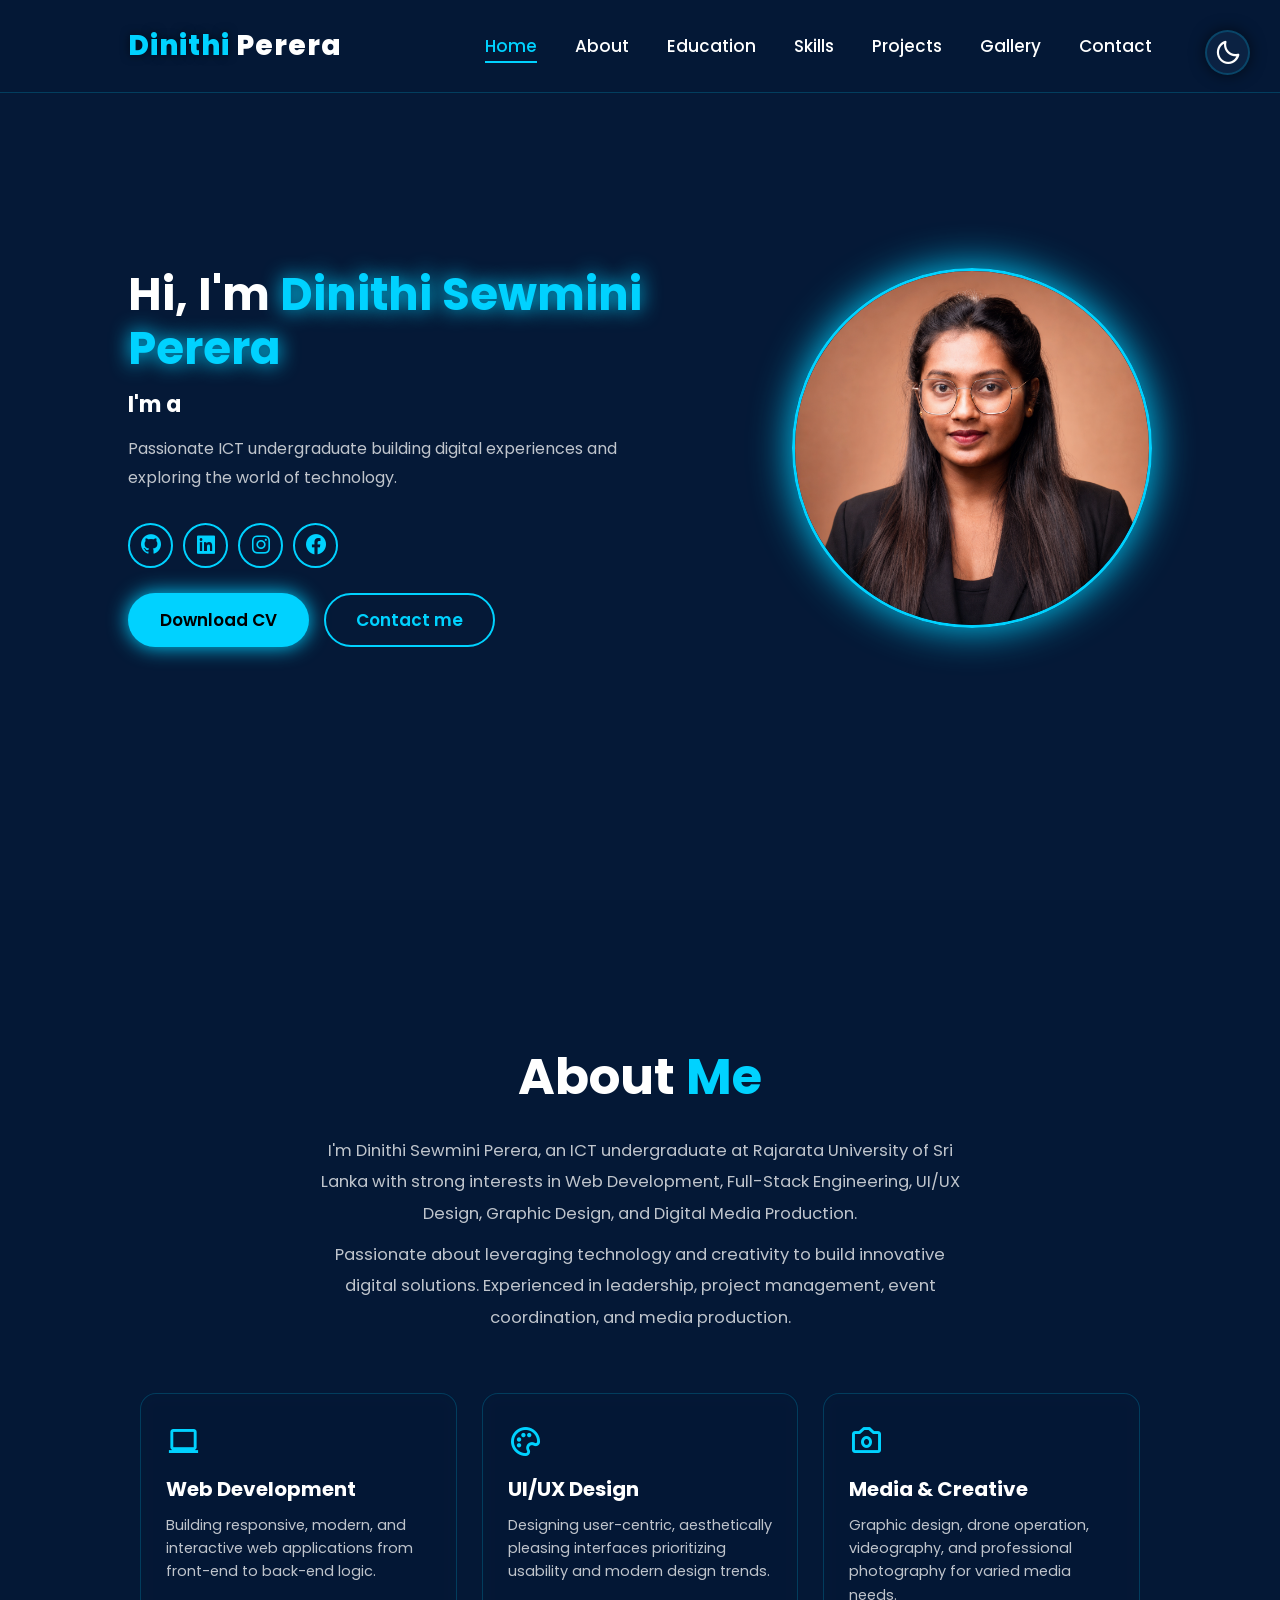
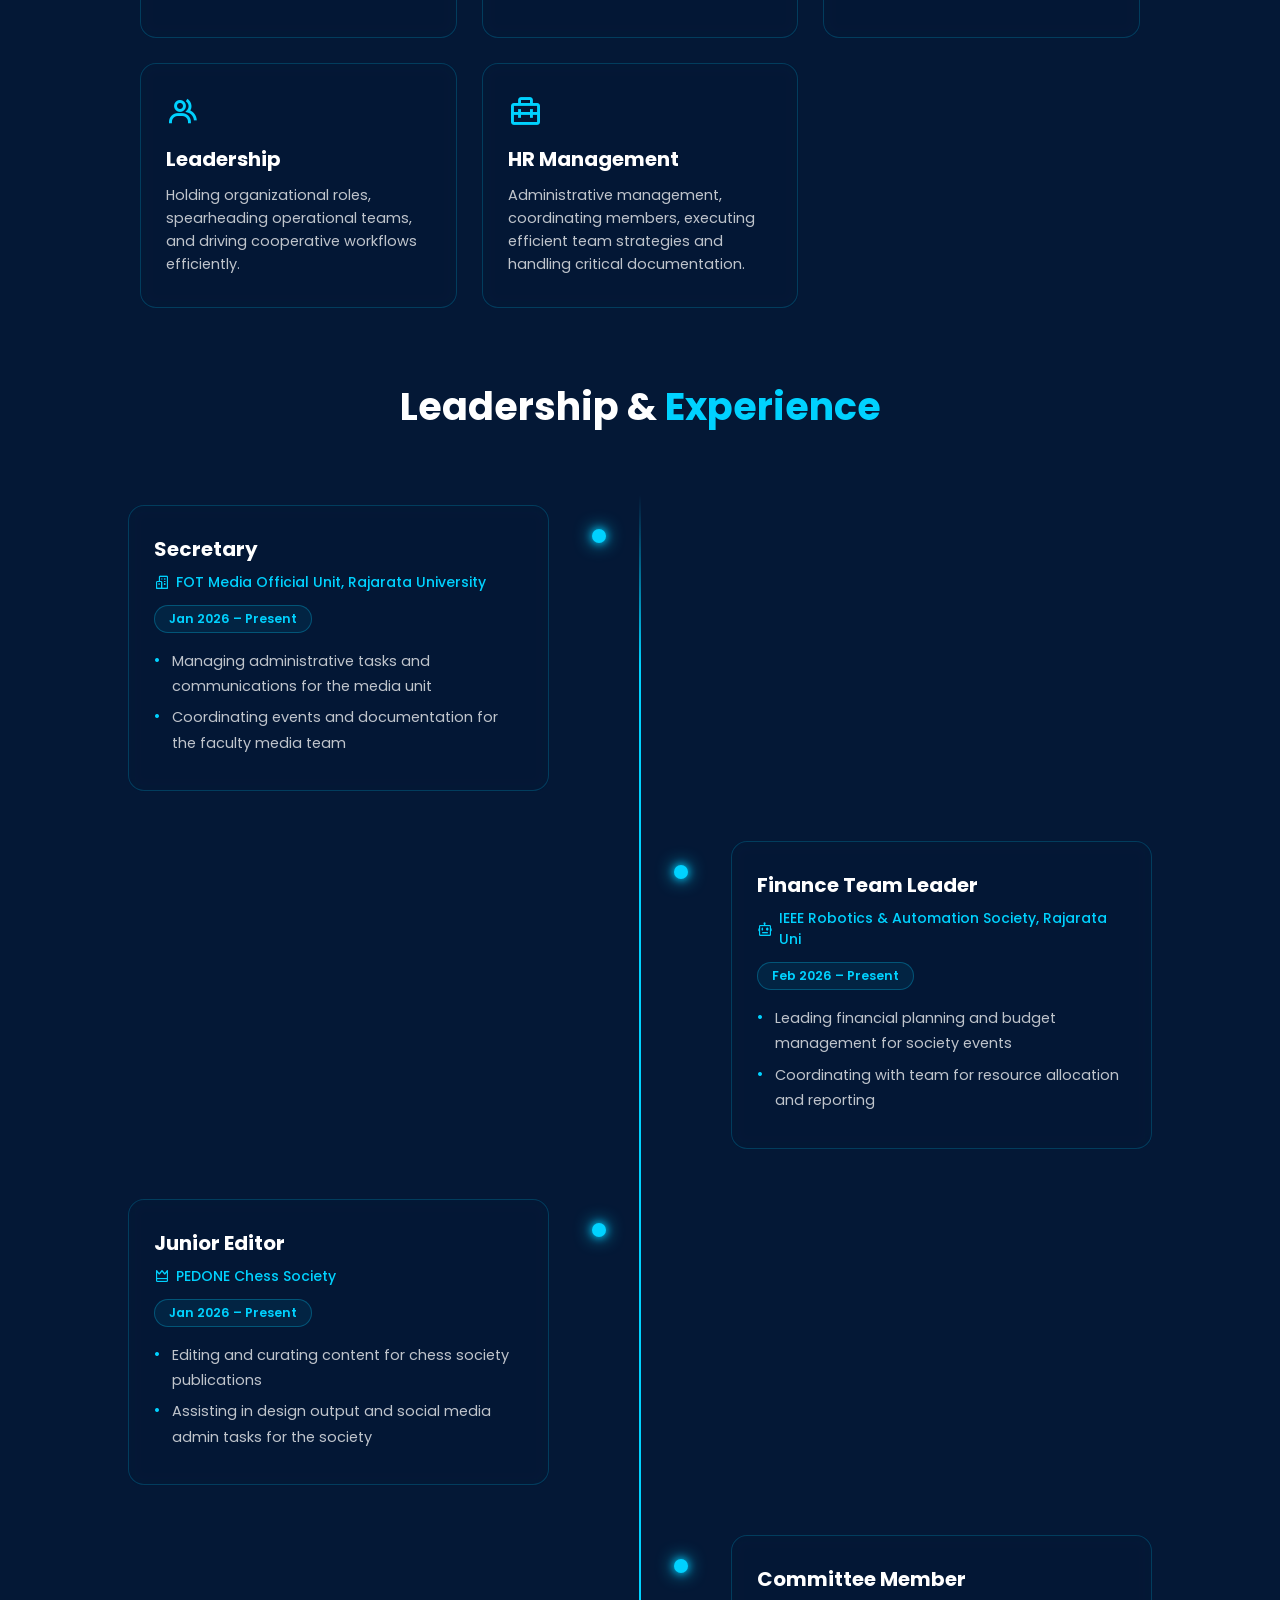
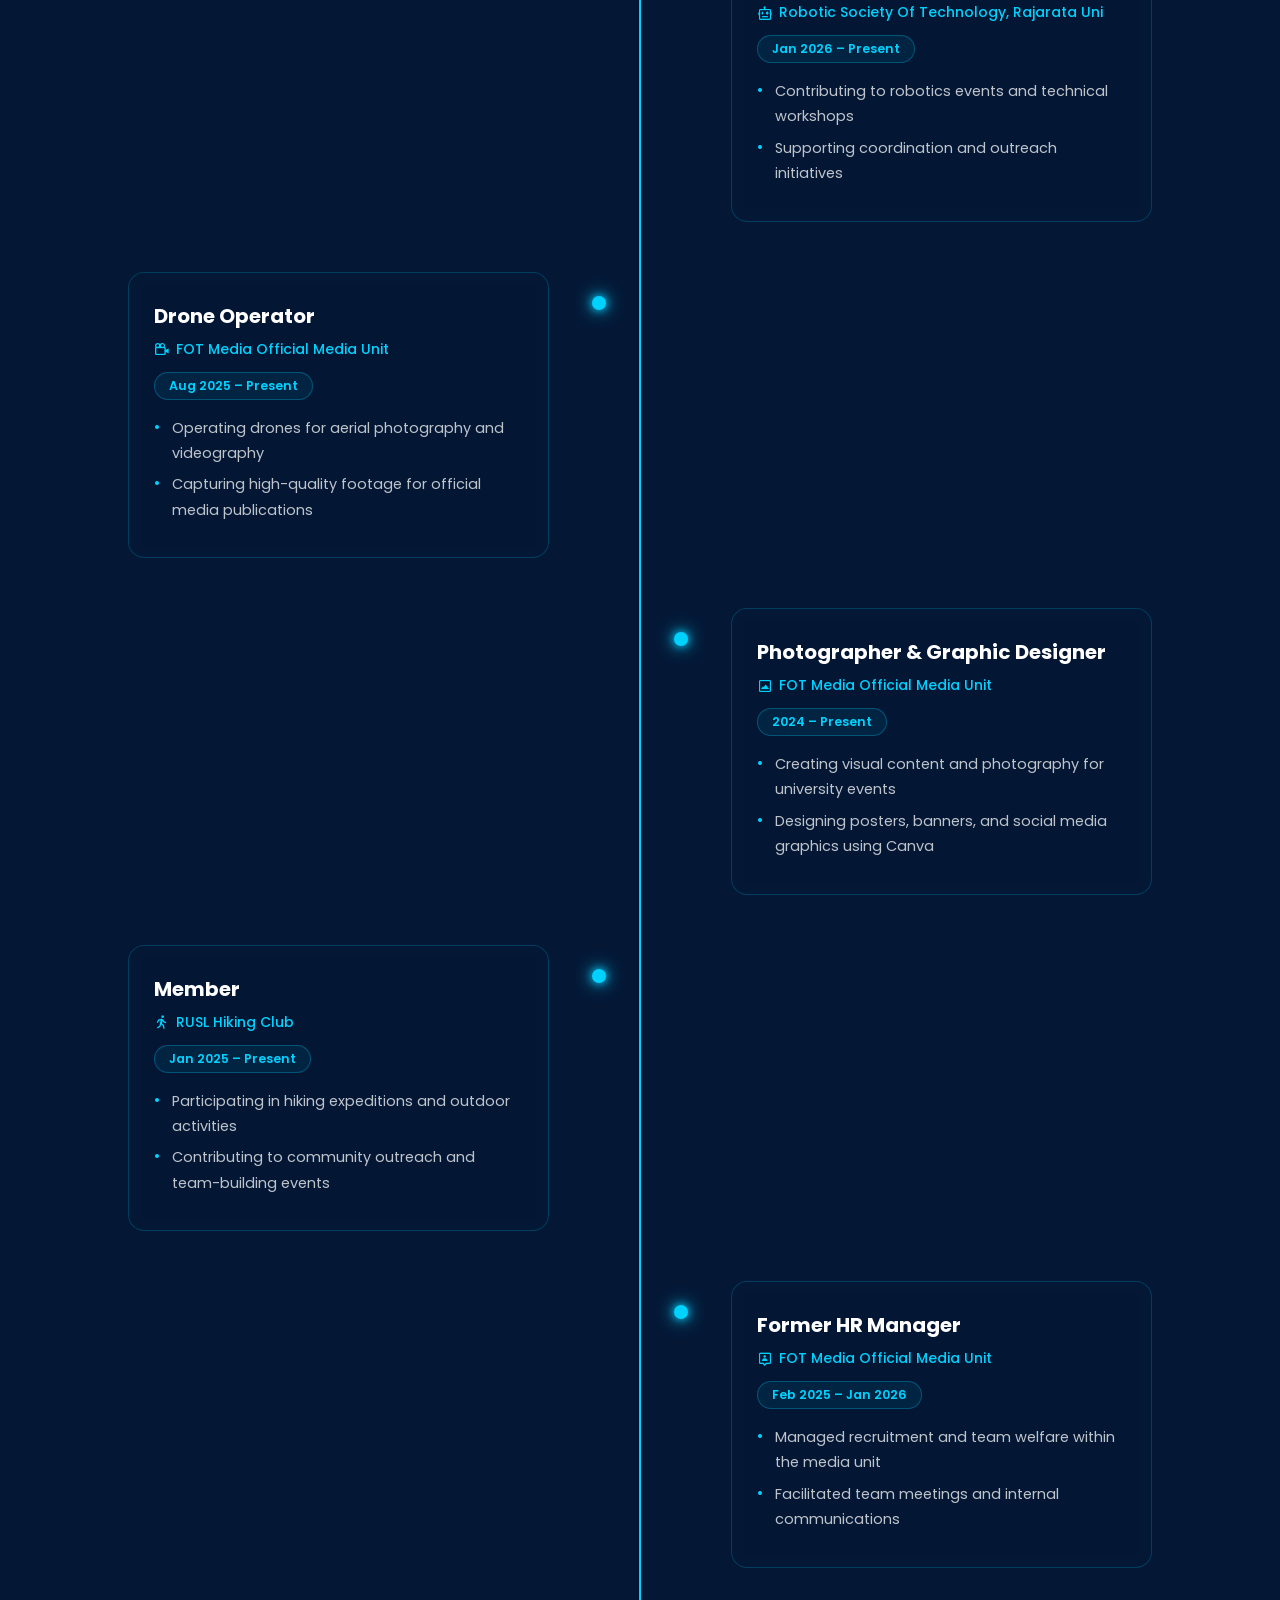
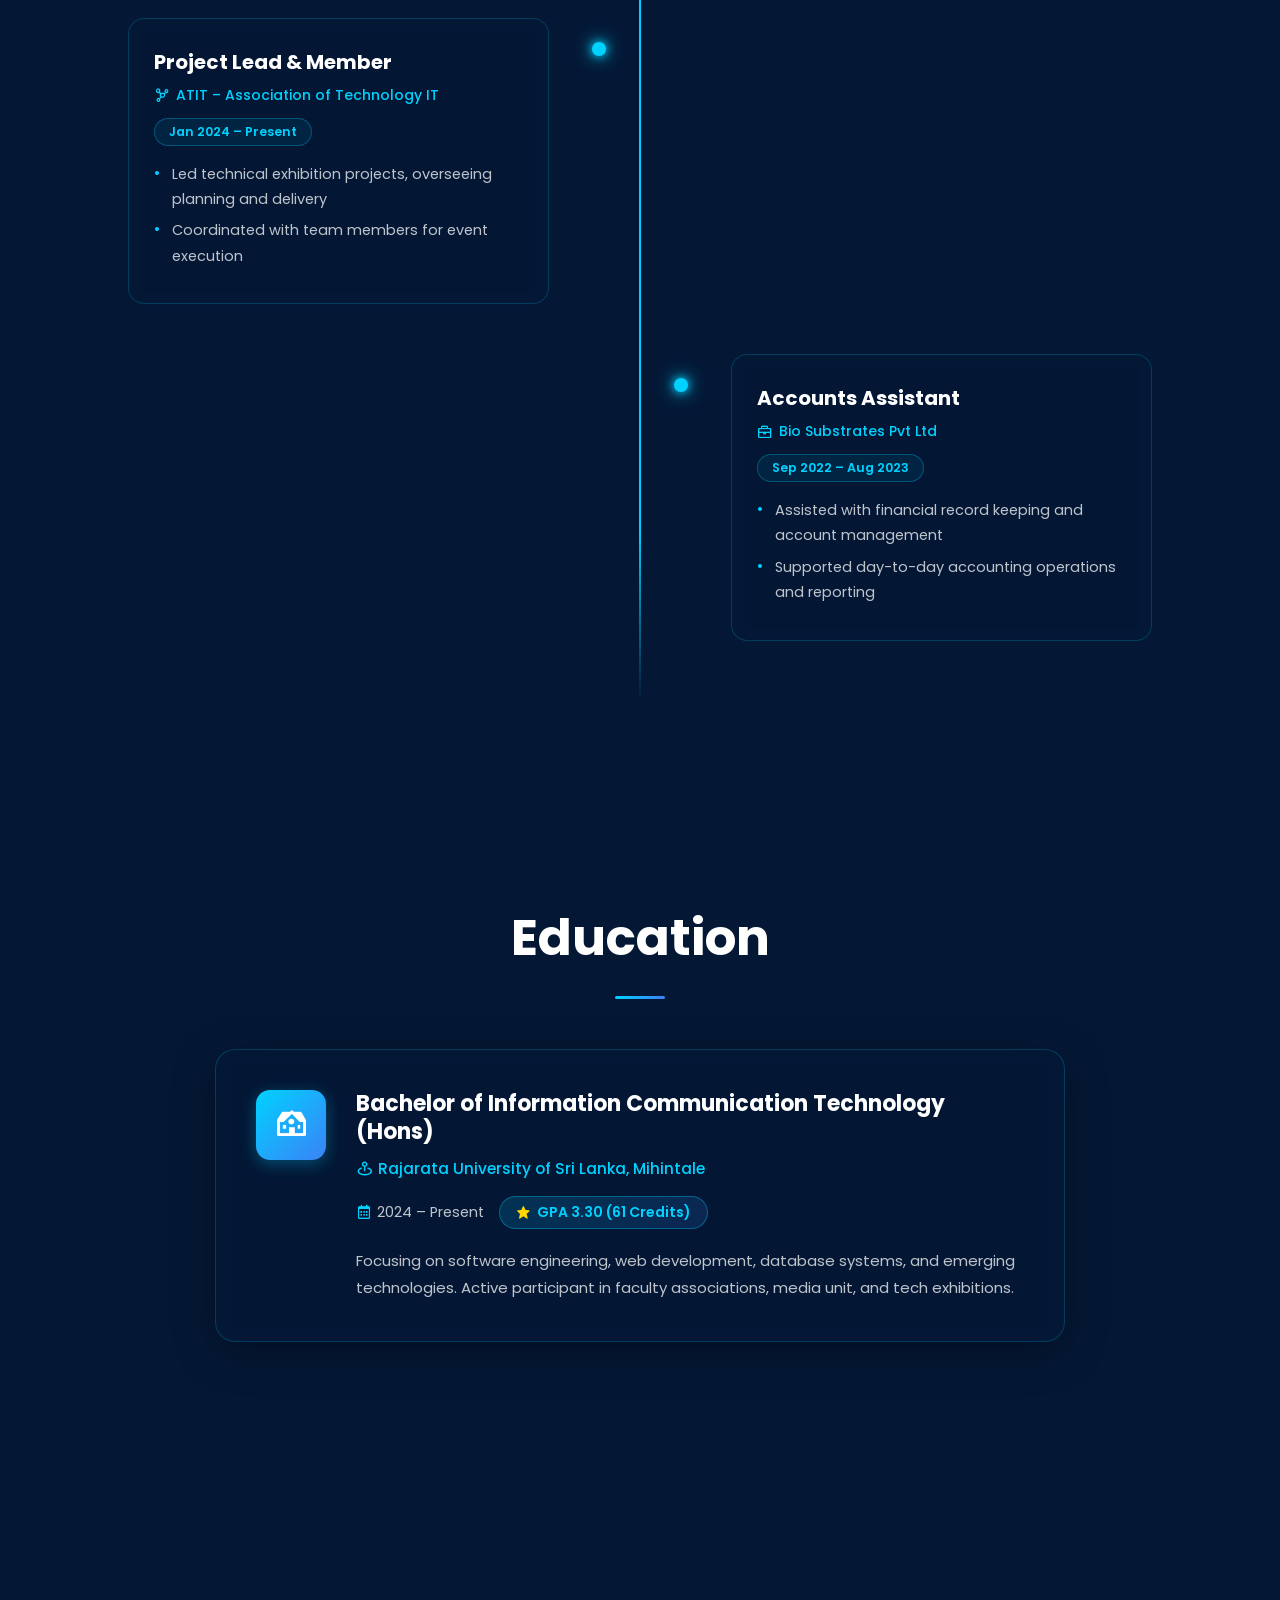
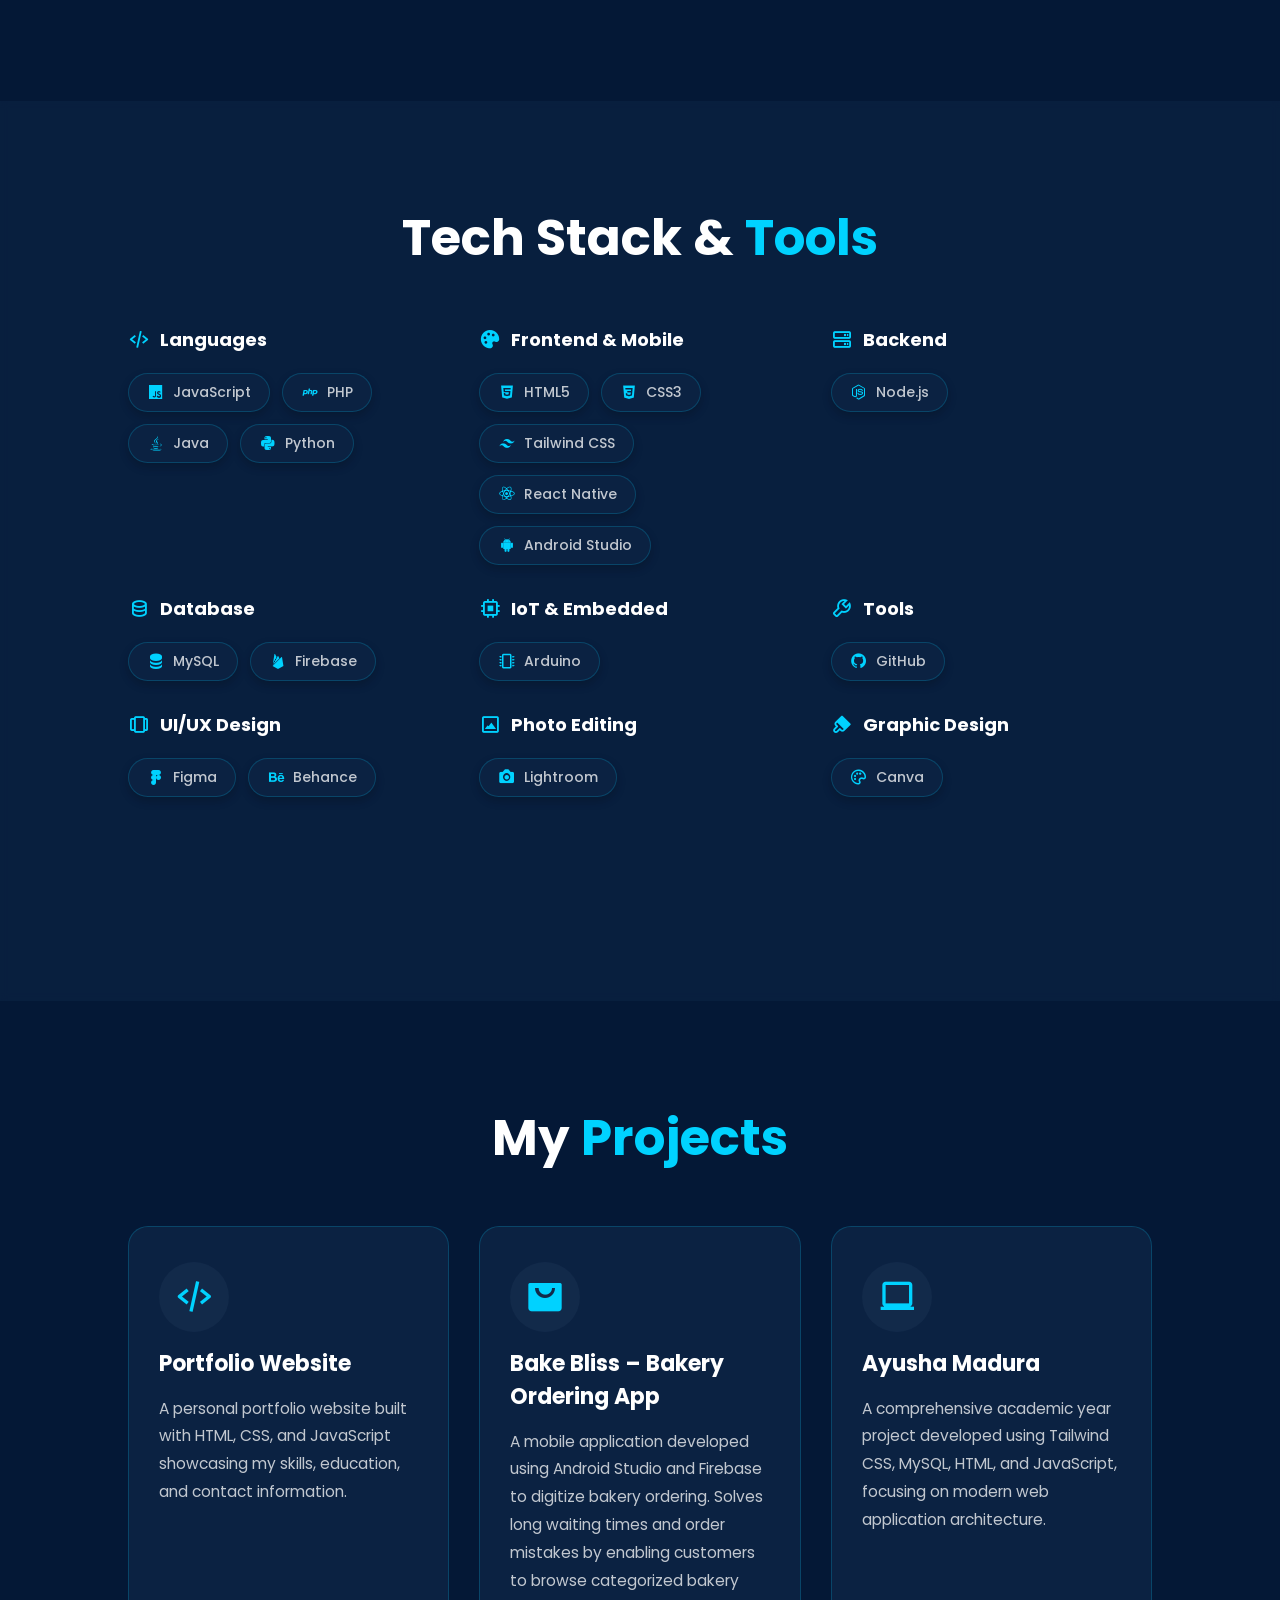
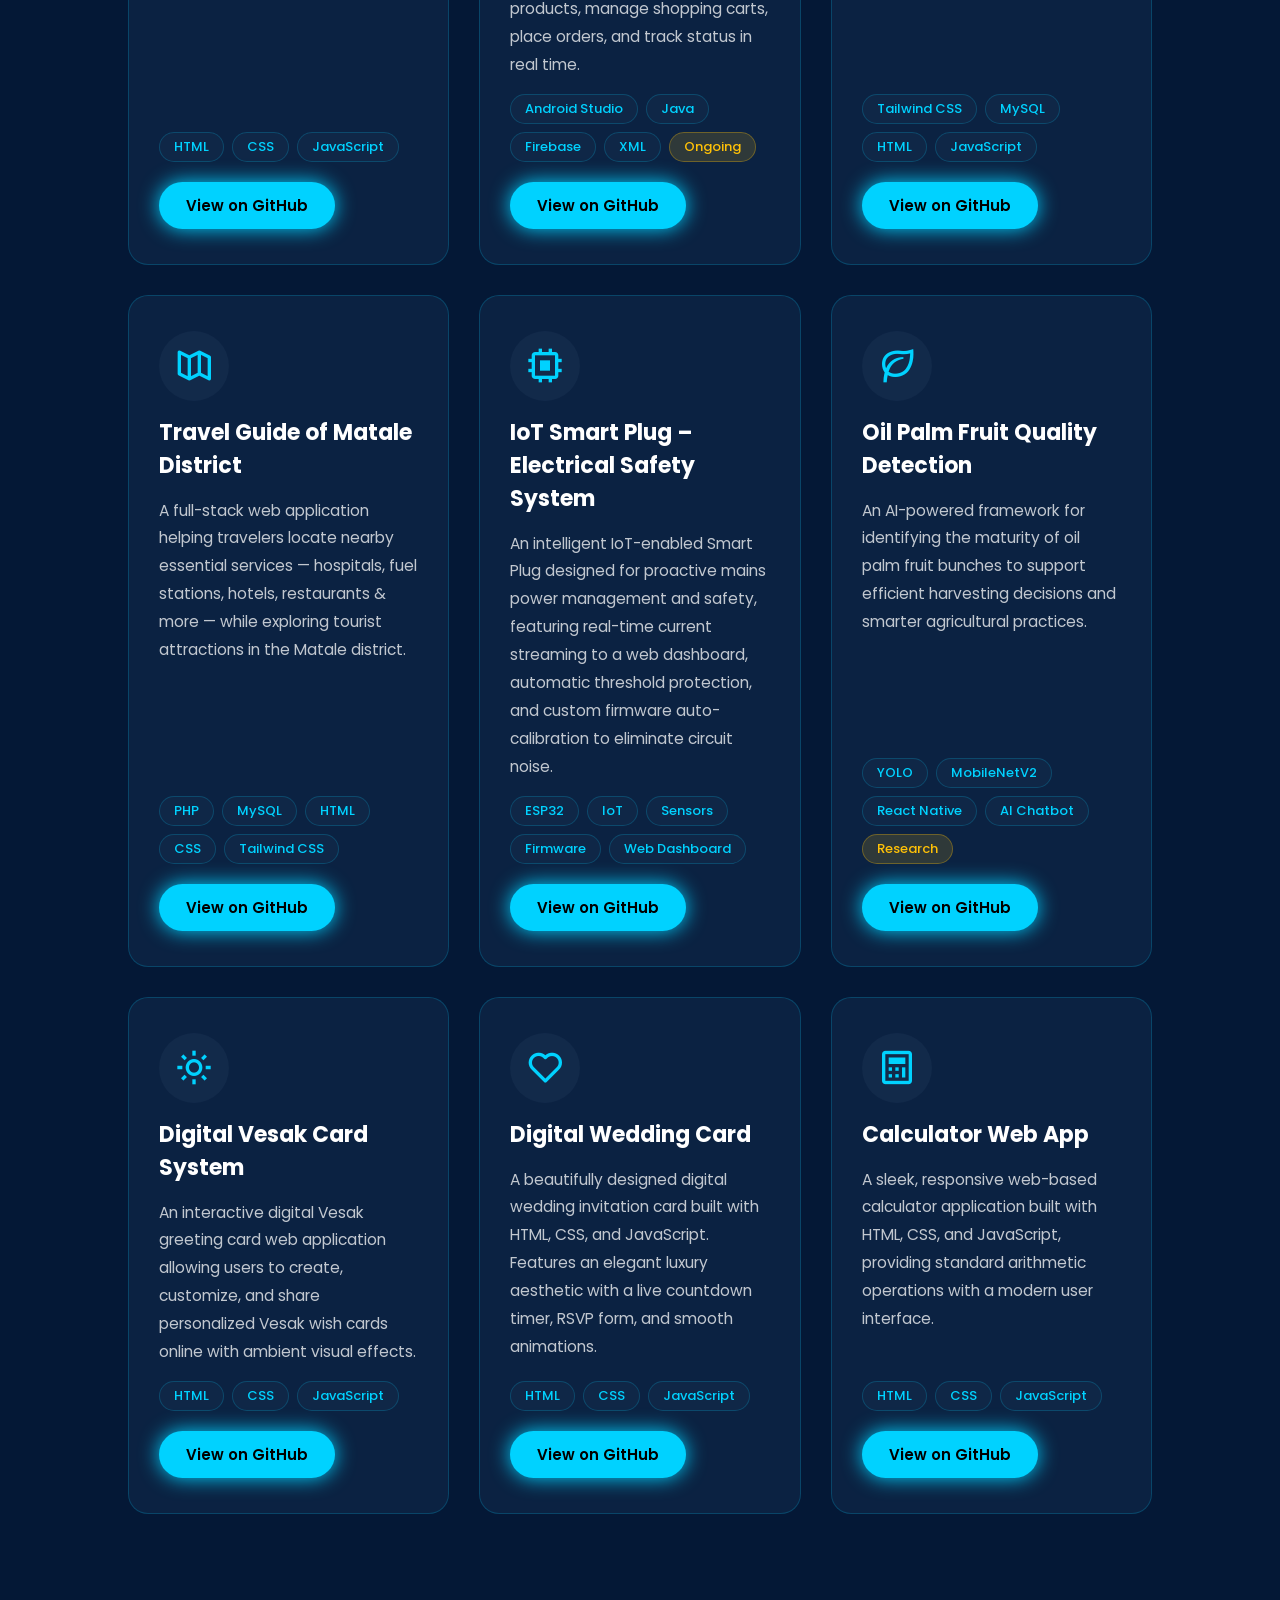
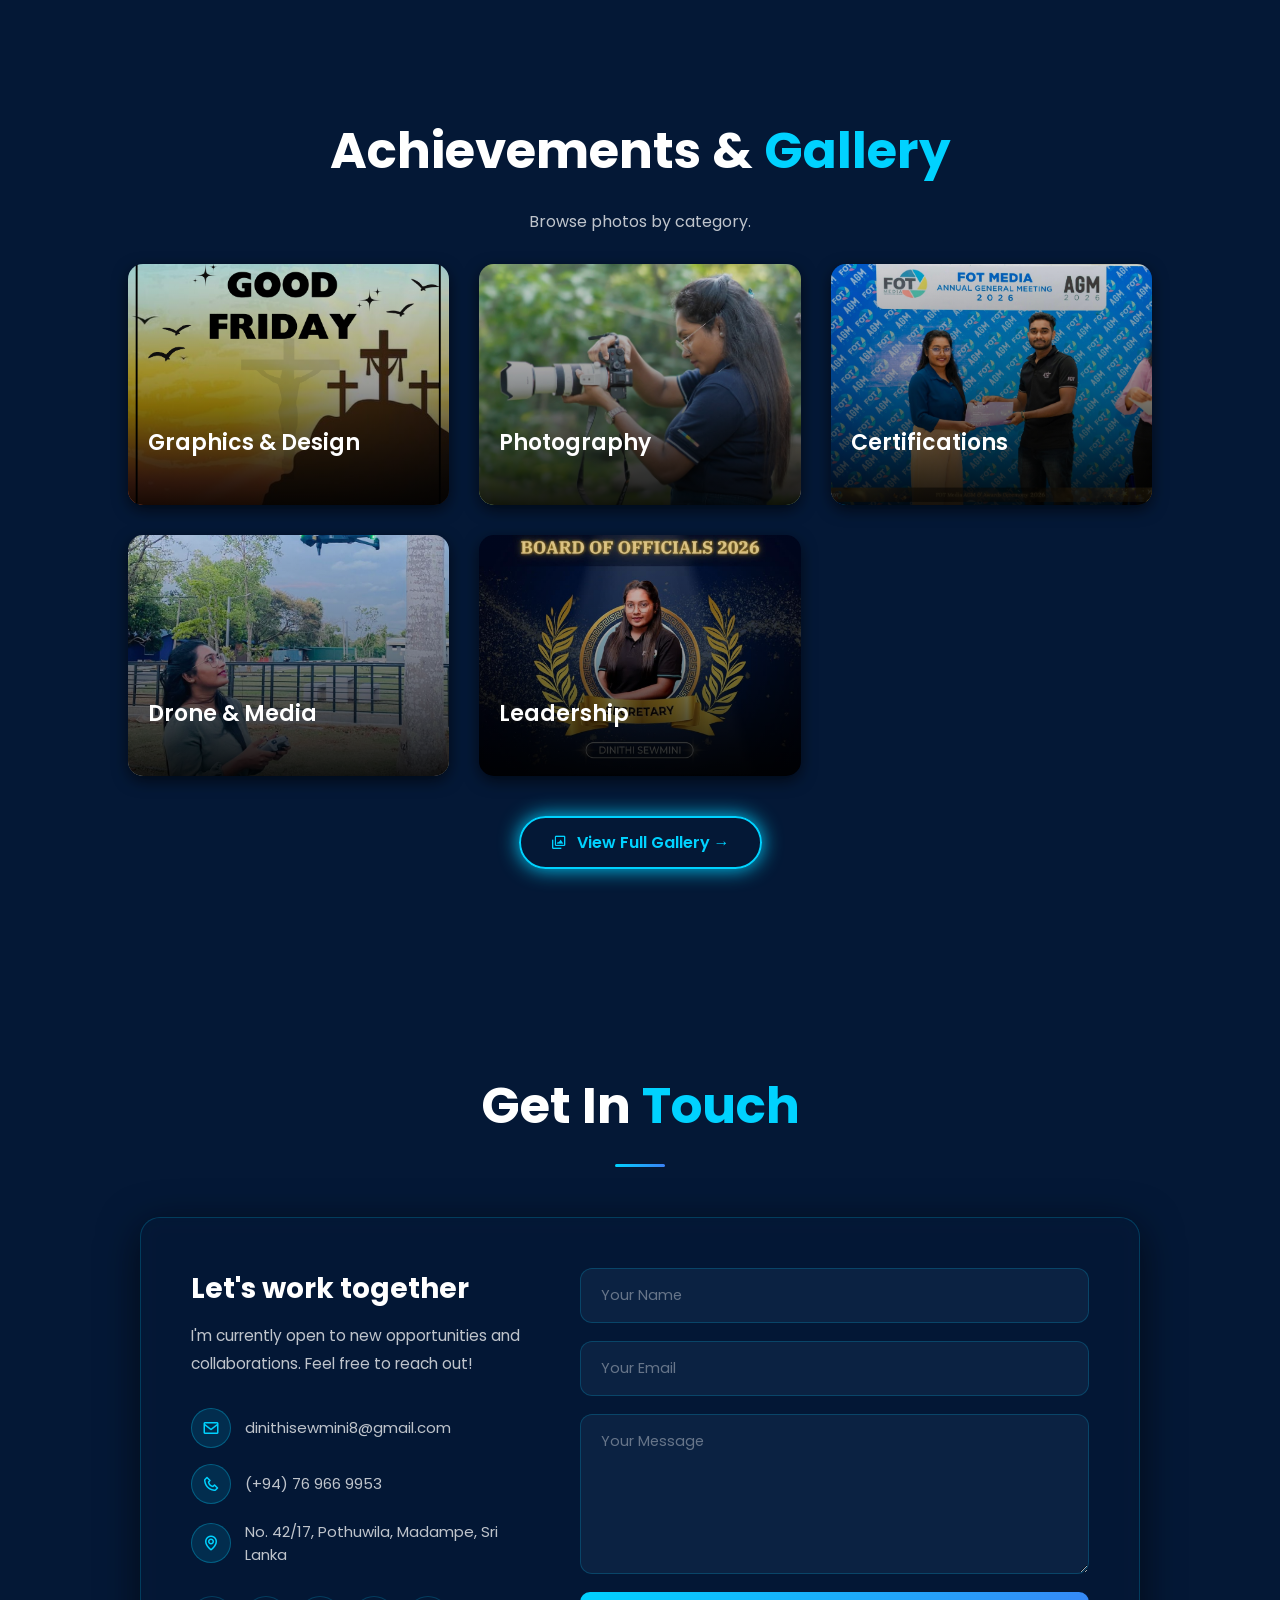
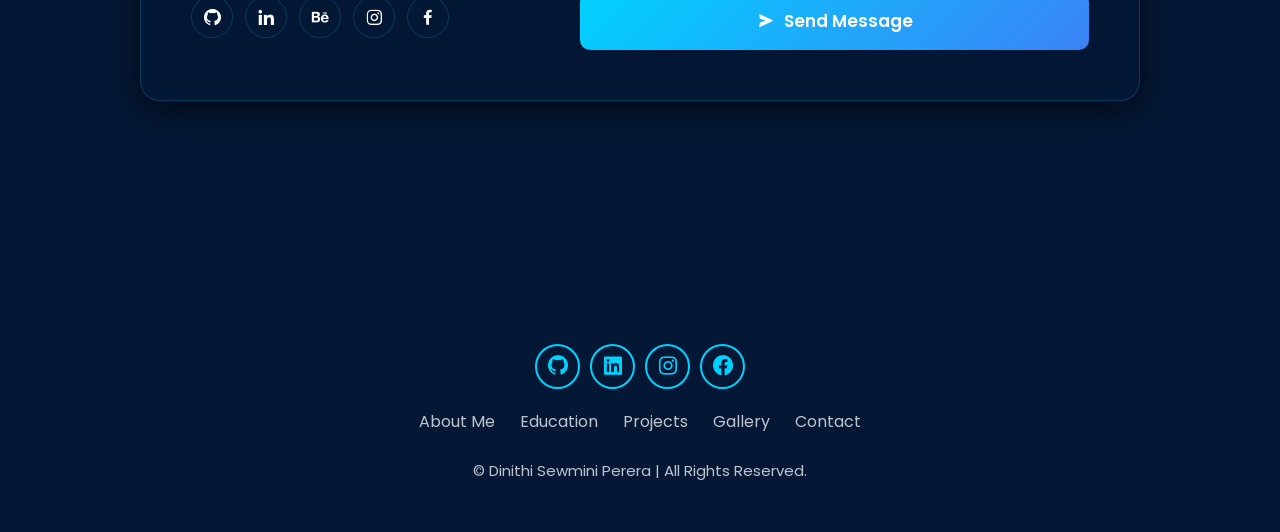
==== commit 3e443ab4: "content changes in projects" ====
--- a/index.html
+++ b/index.html
@@ -421,12 +421,6 @@
                 <div class="project-tags">
                     <span>Android Studio</span><span>Java</span><span>Firebase</span><span>XML</span><span class="ongoing">Ongoing</span>
                 </div>
-                <ul class="project-features">
-                    <li><i class='bx bx-check-circle'></i> User registration, login &amp; secure profile management</li>
-                    <li><i class='bx bx-check-circle'></i> Categorized product browsing (Cakes, Cupcakes, Donuts, Pastries)</li>
-                    <li><i class='bx bx-check-circle'></i> Interactive shopping cart &amp; seamless order placement</li>
-                    <li><i class='bx bx-check-circle'></i> Real-time Firebase database integration &amp; order tracking</li>
-                </ul>
                 <a href="https://github.com/SewminiPerera/Bakery-ordering-app" target="_blank" class="btn project-btn">View on GitHub</a>
             </div>
             <div class="project-card" data-aos="fade-up" data-aos-delay="200">
@@ -446,12 +440,6 @@
                 <div class="project-tags">
                     <span>PHP</span><span>MySQL</span><span>HTML</span><span>CSS</span><span>Tailwind CSS</span>
                 </div>
-                <ul class="project-features">
-                    <li><i class='bx bx-check-circle'></i> Google Maps integration &amp; interactive amenity finder</li>
-                    <li><i class='bx bx-check-circle'></i> Admin dashboard with full CRUD functionality</li>
-                    <li><i class='bx bx-check-circle'></i> Secure role-based authentication</li>
-                    <li><i class='bx bx-check-circle'></i> Responsive &amp; user-friendly interface</li>
-                </ul>
                 <a href="https://github.com/SewminiPerera" target="_blank" class="btn project-btn">View on GitHub</a>
             </div>
             <div class="project-card" data-aos="fade-up" data-aos-delay="400">
@@ -461,12 +449,6 @@
                 <div class="project-tags">
                     <span>ESP32</span><span>IoT</span><span>Sensors</span><span>Firmware</span><span>Web Dashboard</span>
                 </div>
-                <ul class="project-features">
-                    <li><i class='bx bx-check-circle'></i> Real-time current &amp; power monitoring web dashboard</li>
-                    <li><i class='bx bx-check-circle'></i> Automatic smart protection cutoff on current threshold breach</li>
-                    <li><i class='bx bx-check-circle'></i> Custom timers &amp; daily scheduling for energy management</li>
-                    <li><i class='bx bx-check-circle'></i> Firmware auto-calibration mode (noise floor subtraction &amp; capacitive discharge)</li>
-                </ul>
                 <a href="https://github.com/SewminiPerera" target="_blank" class="btn project-btn">View on GitHub</a>
             </div>
             <div class="project-card" data-aos="fade-up" data-aos-delay="500">
@@ -476,12 +458,6 @@
                 <div class="project-tags">
                     <span>YOLO</span><span>MobileNetV2</span><span>React Native</span><span>AI Chatbot</span><span class="ongoing">Research</span>
                 </div>
-                <ul class="project-features">
-                    <li><i class='bx bx-check-circle'></i> YOLO-based object detection for bunch maturity</li>
-                    <li><i class='bx bx-check-circle'></i> MobileNetV2 image classification</li>
-                    <li><i class='bx bx-check-circle'></i> React Native mobile application</li>
-                    <li><i class='bx bx-check-circle'></i> AI chatbot for harvest decision support</li>
-                </ul>
                 <a href="https://github.com/SewminiPerera" target="_blank" class="btn project-btn">View on GitHub</a>
             </div>
             <div class="project-card" data-aos="fade-up" data-aos-delay="600">
--- a/css/style.css
+++ b/css/style.css
@@ -779,6 +779,7 @@
   background: linear-gradient(135deg, rgba(65, 90, 119, 0.1), transparent);
   opacity: 0;
   transition: 0.4s;
+  pointer-events: none;
 }
 .project-card:hover {
   border-color: var(--main-color);
@@ -837,6 +838,9 @@
   padding: 1rem 2.5rem;
   font-size: 1.5rem;
   margin-top: 0.5rem;
+  position: relative;
+  z-index: 5;
+  cursor: pointer;
 }
 
 .project-features {
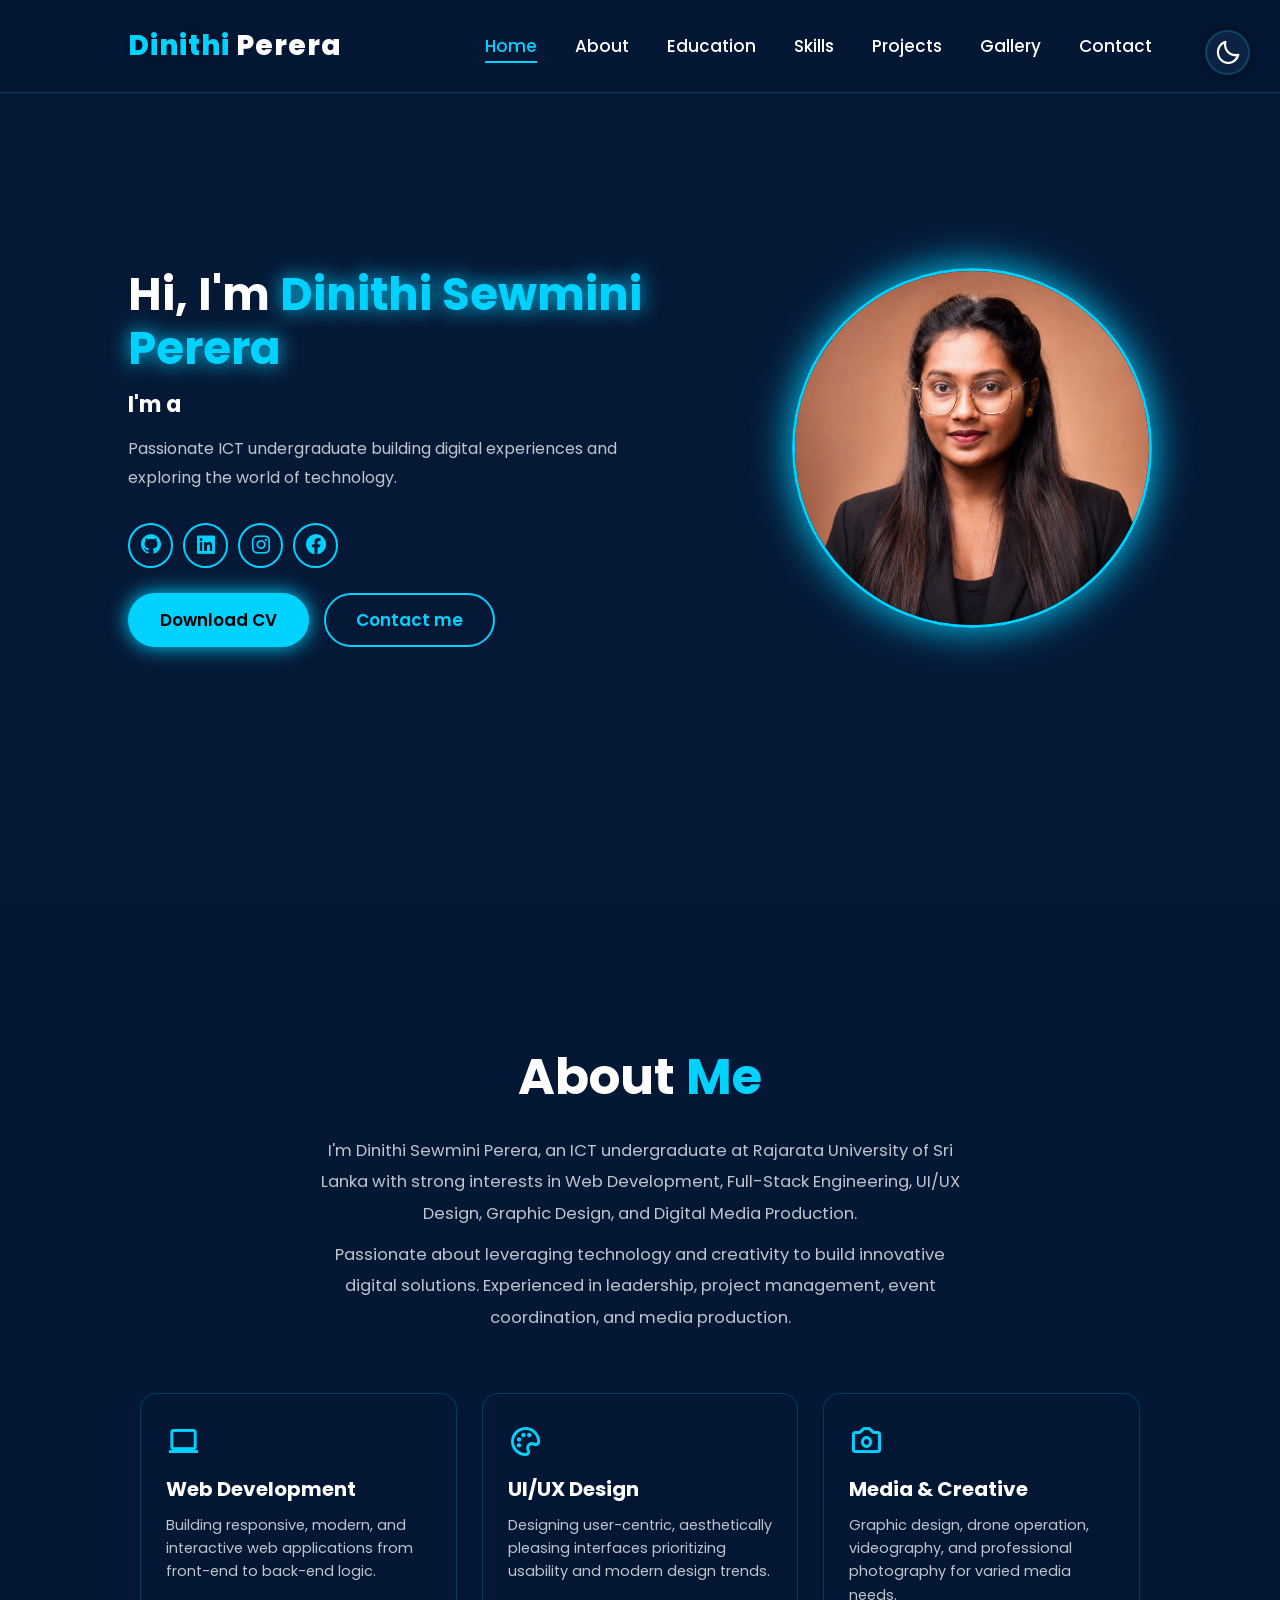
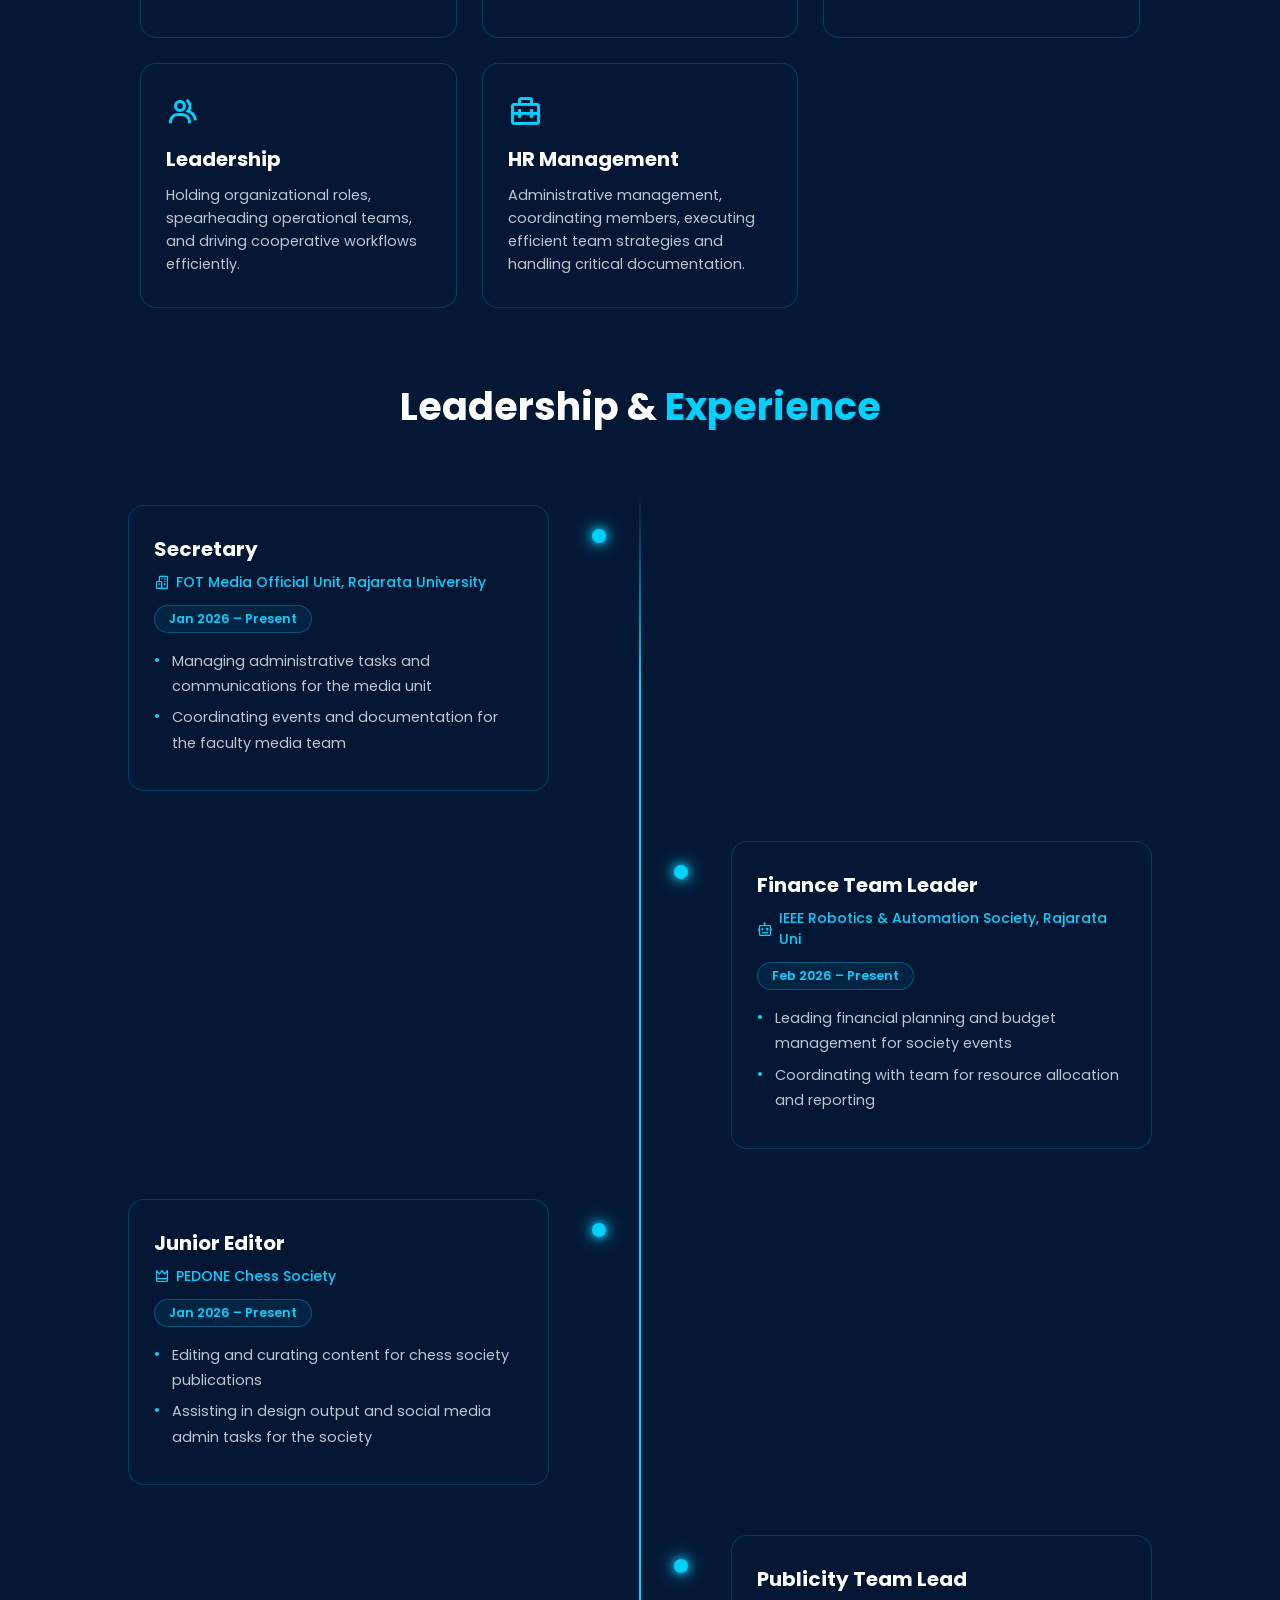
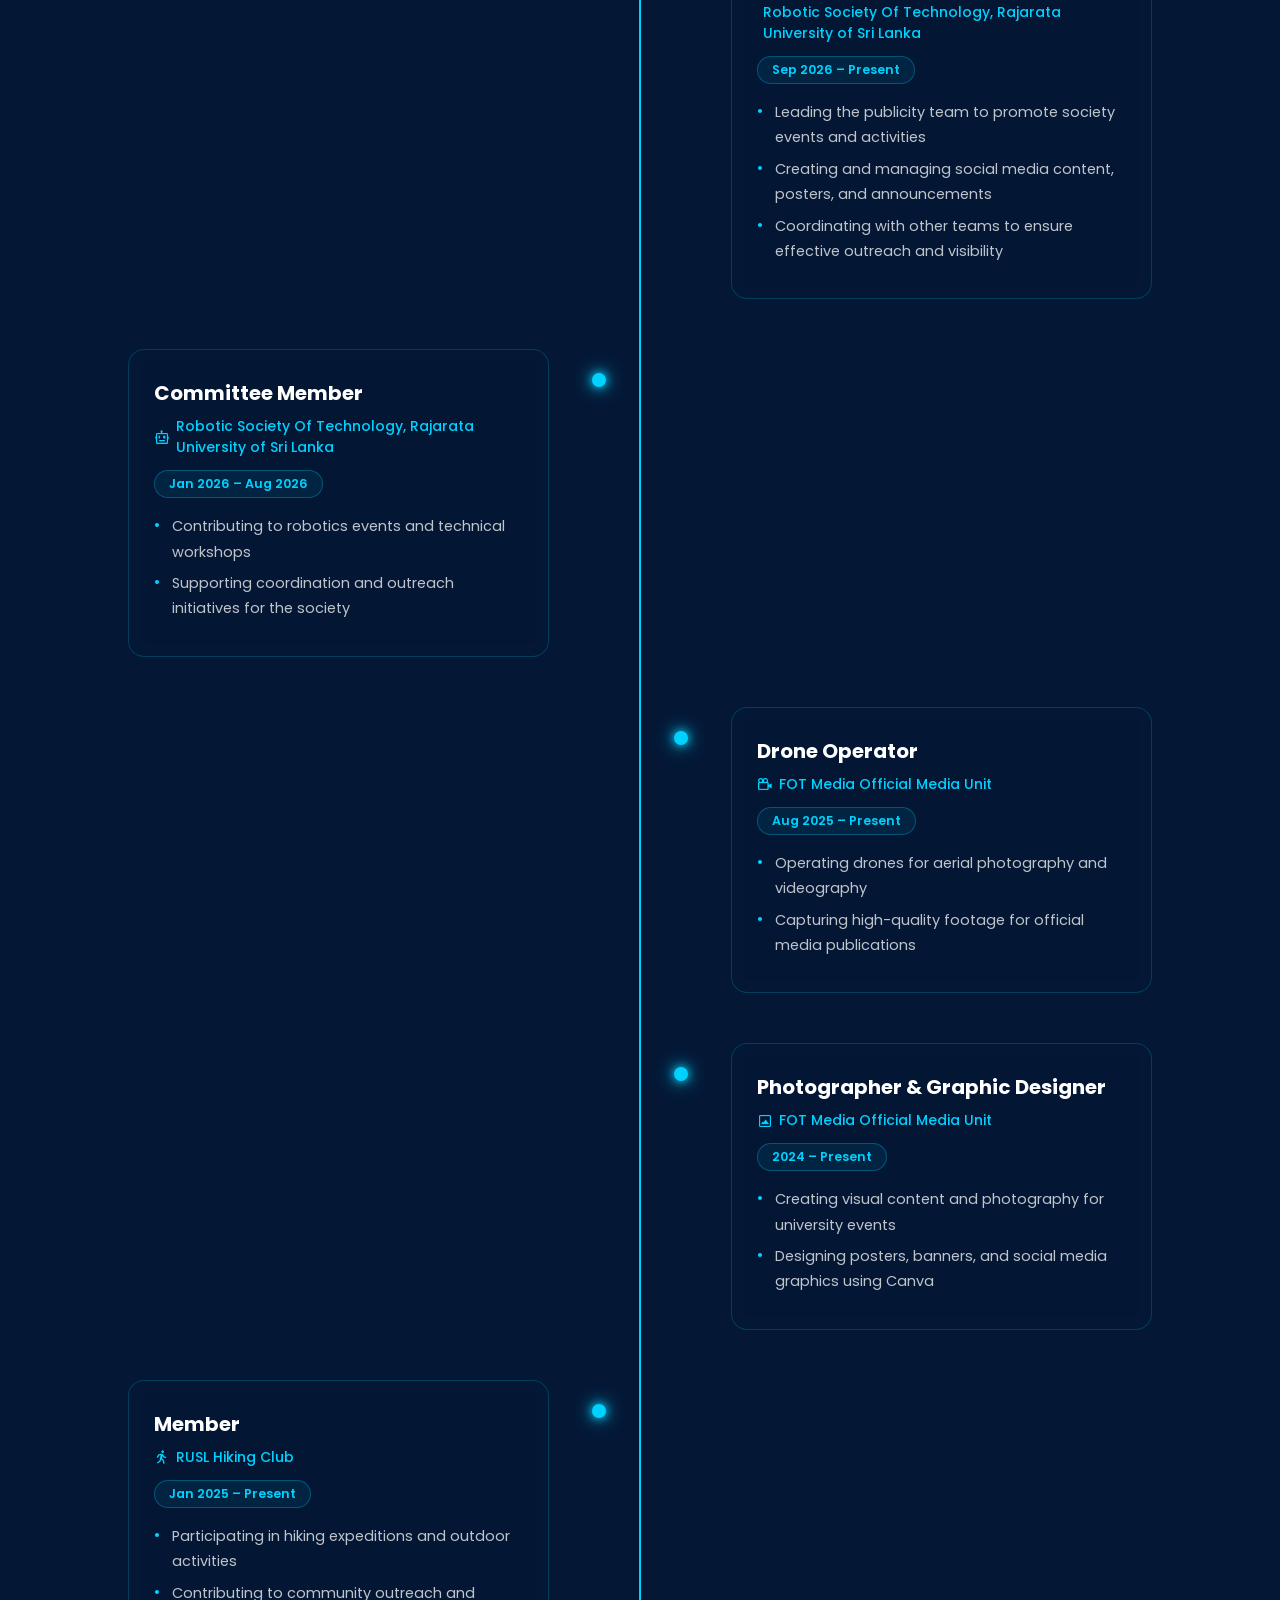
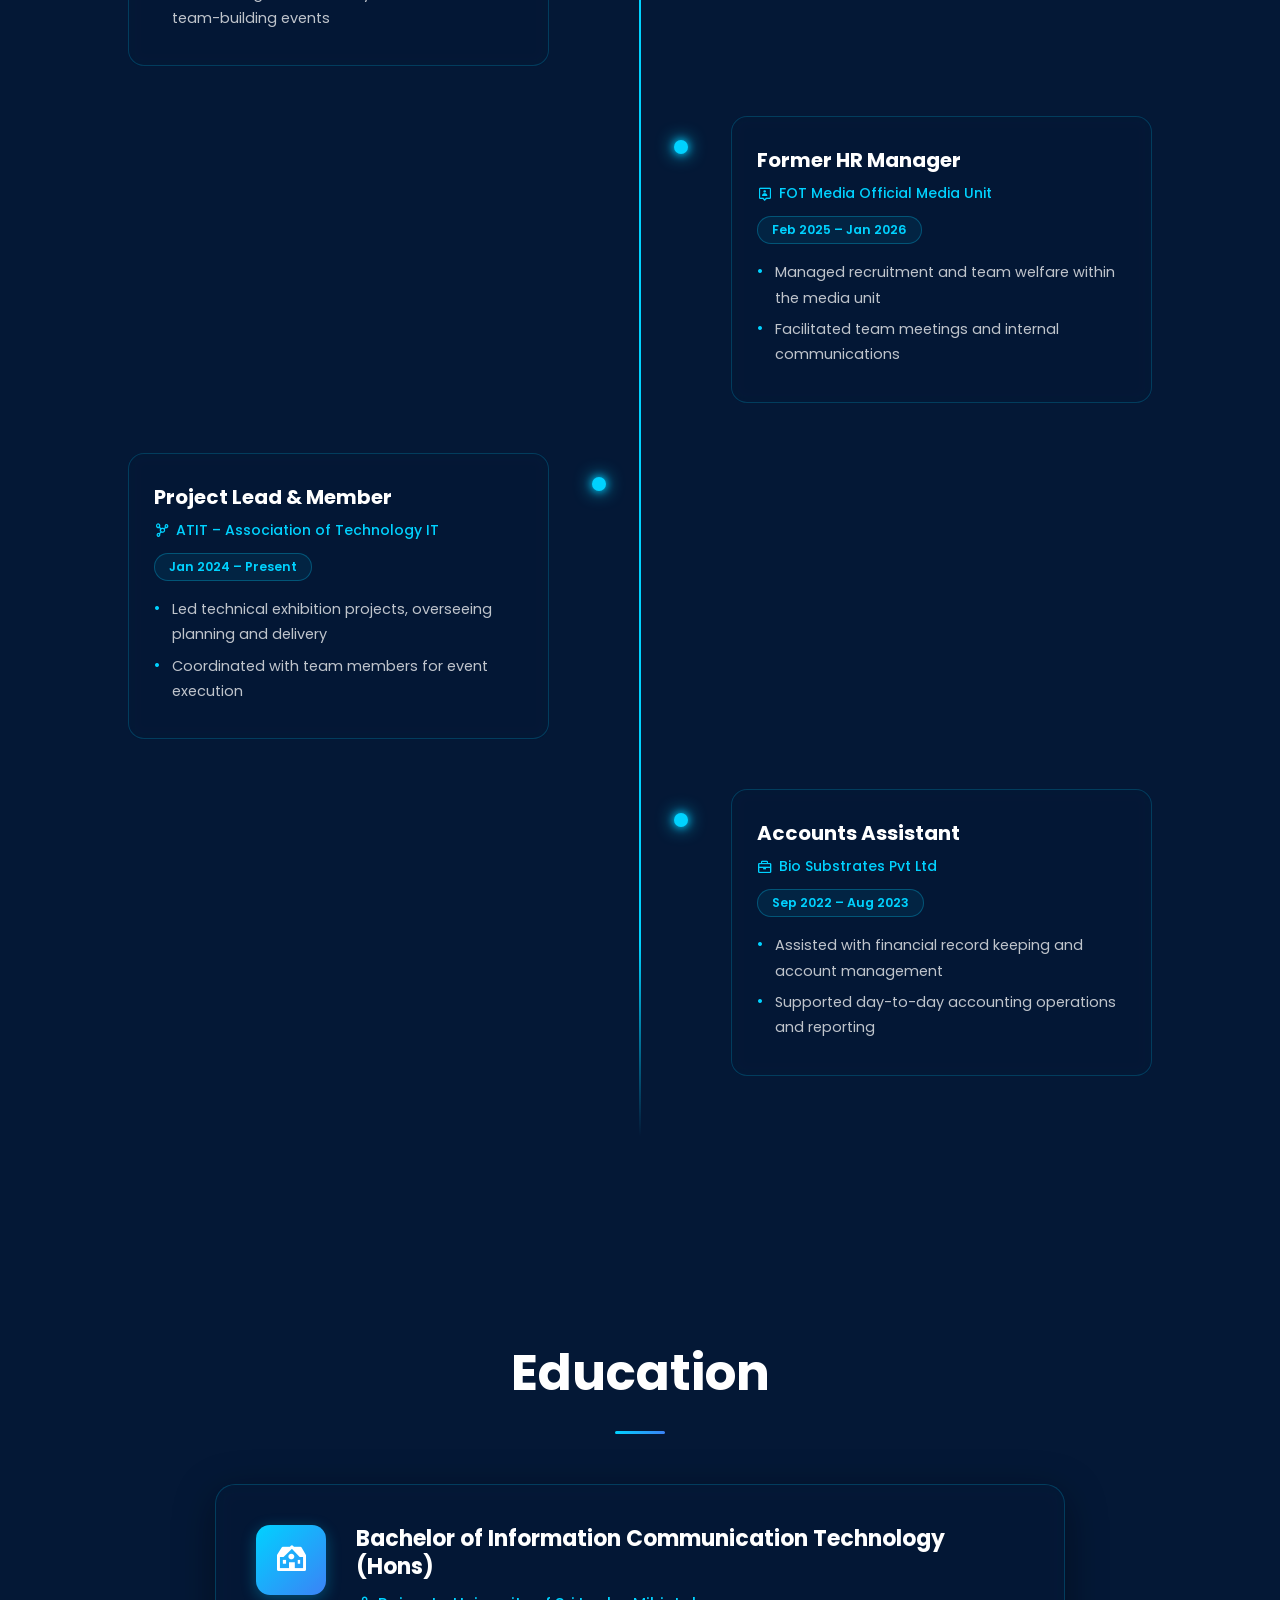
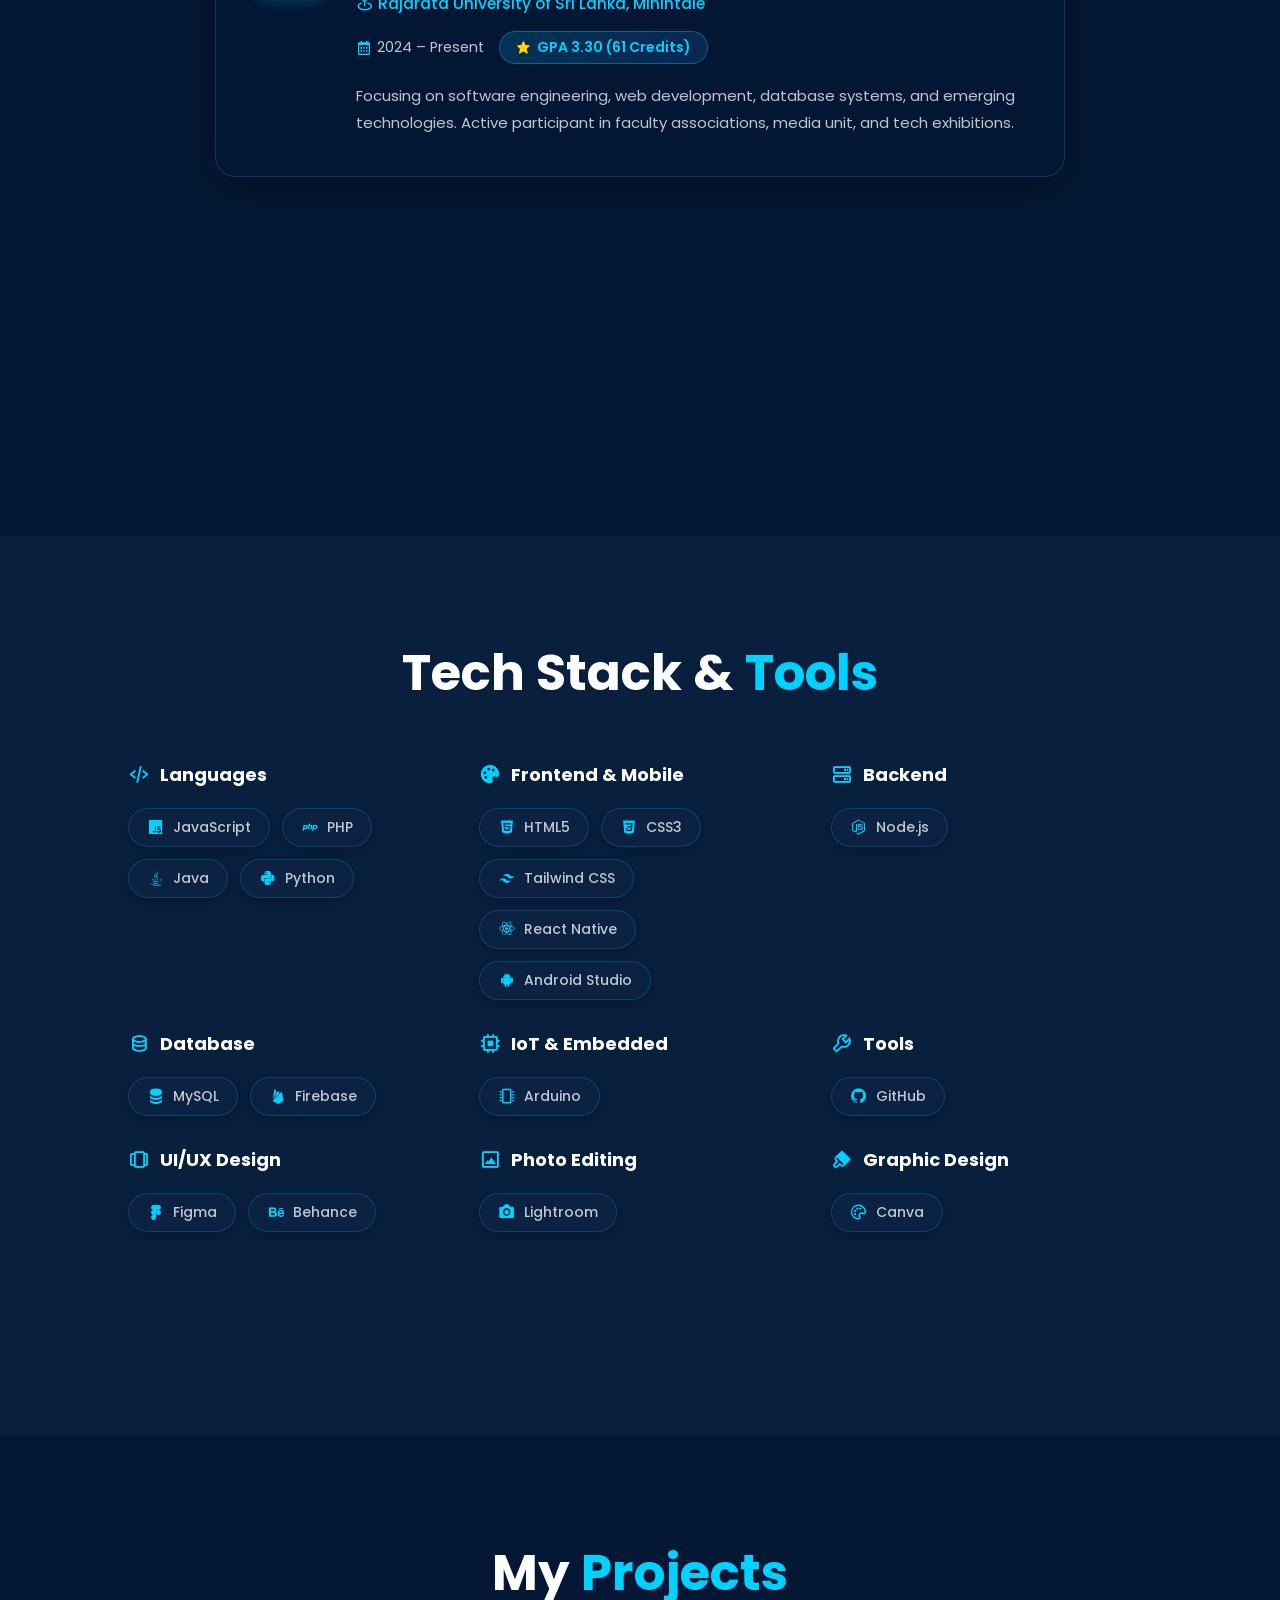
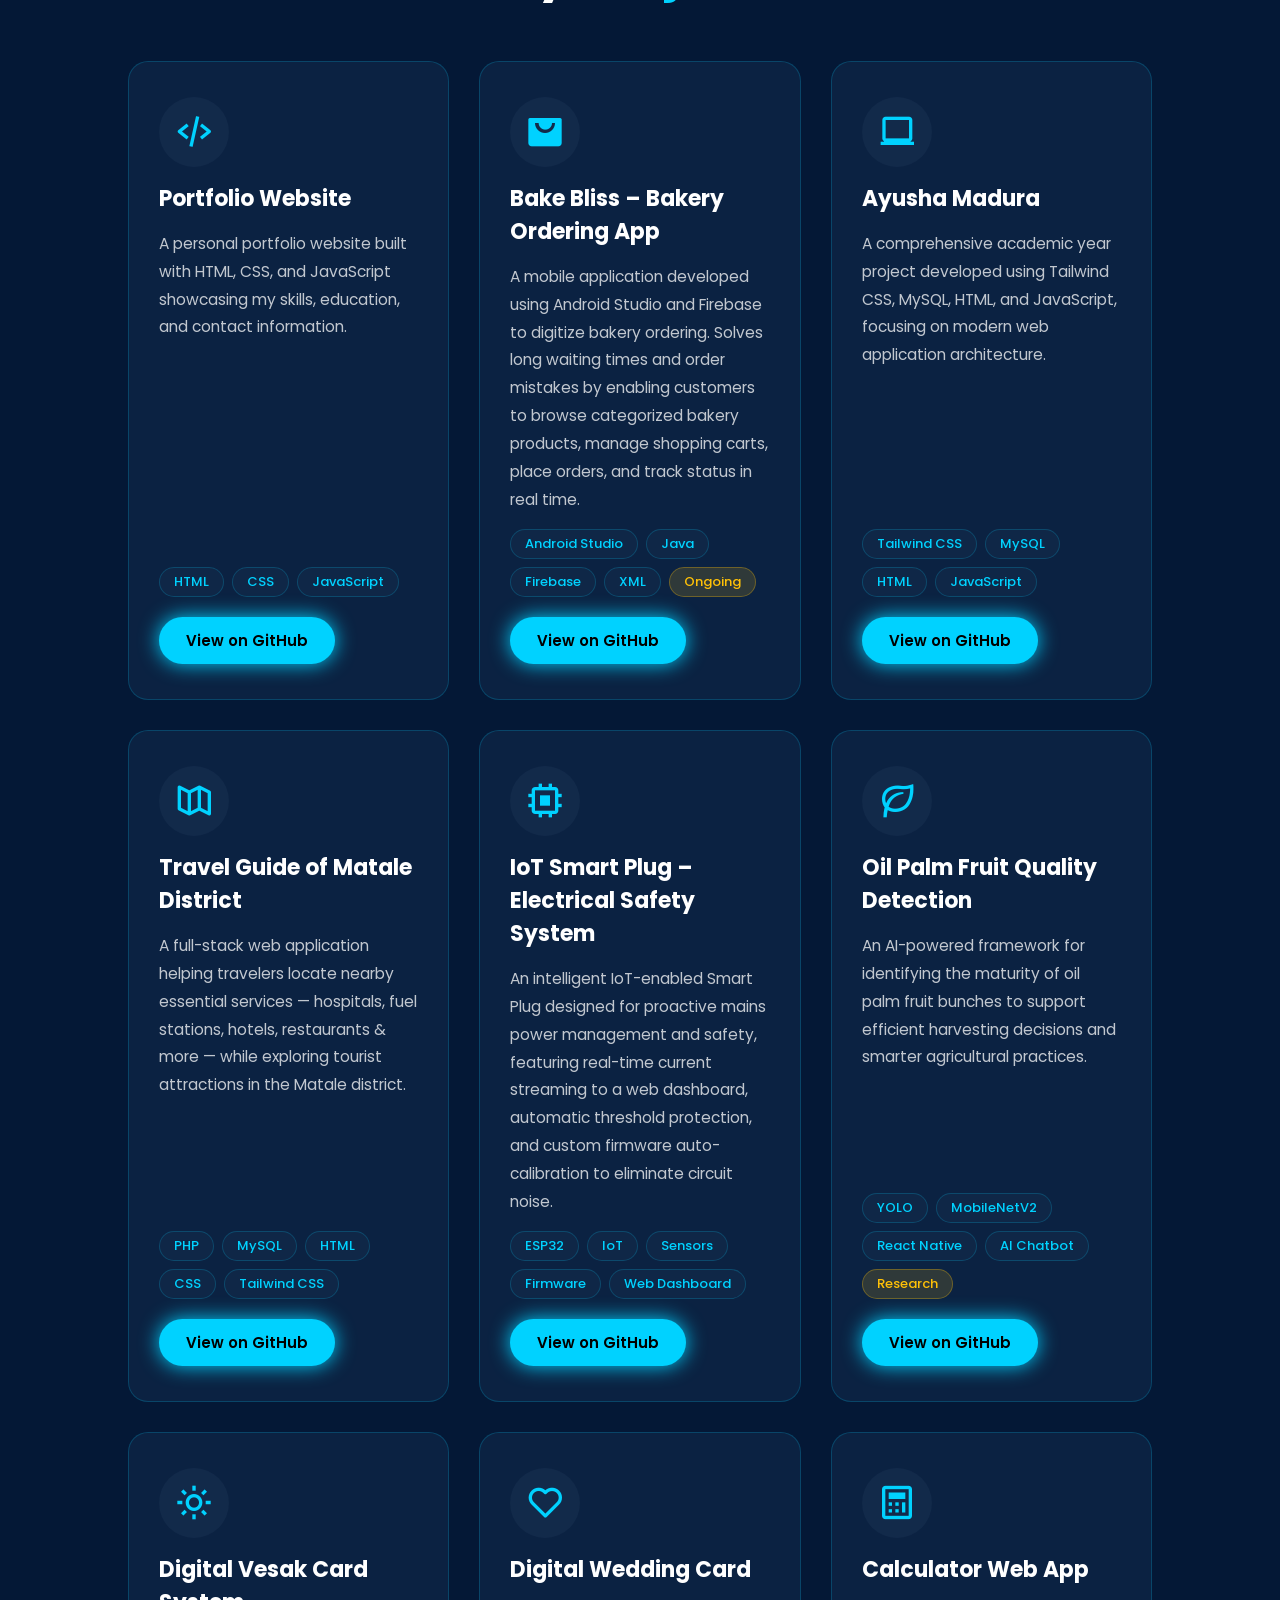
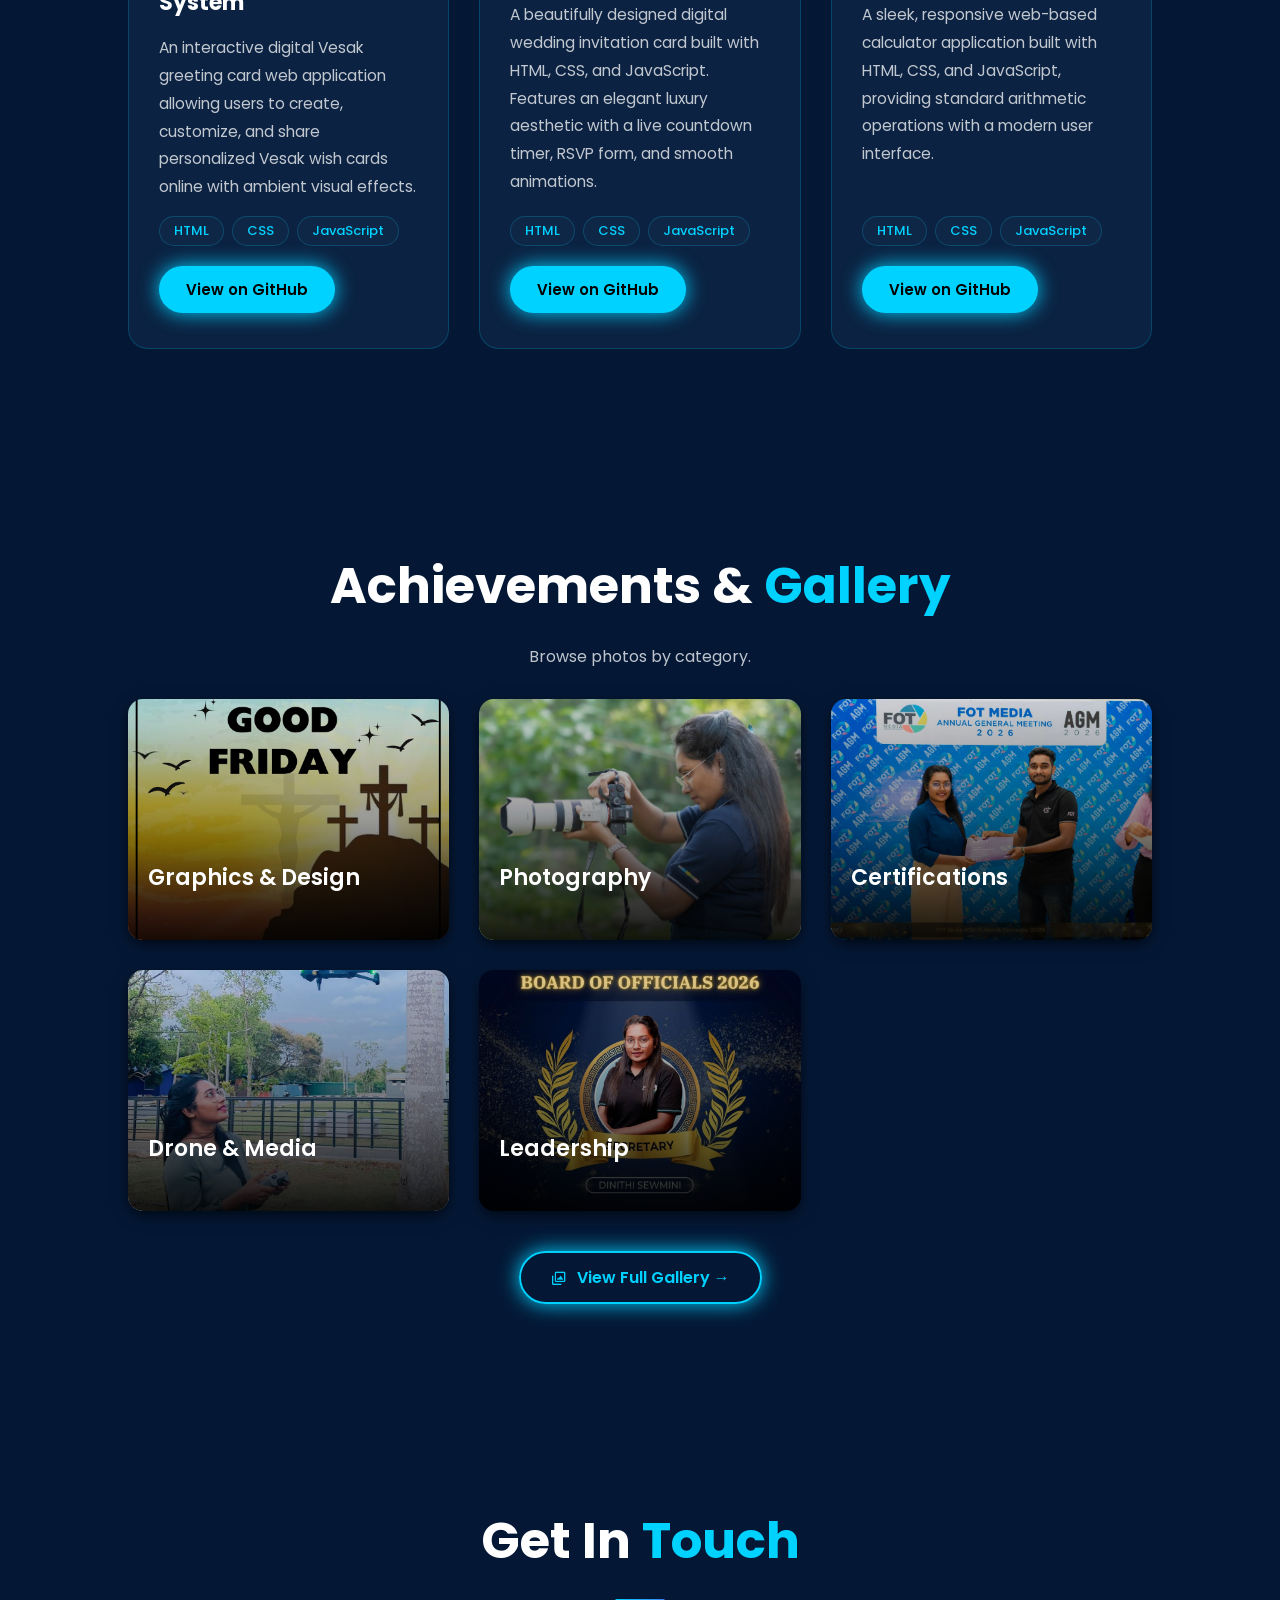
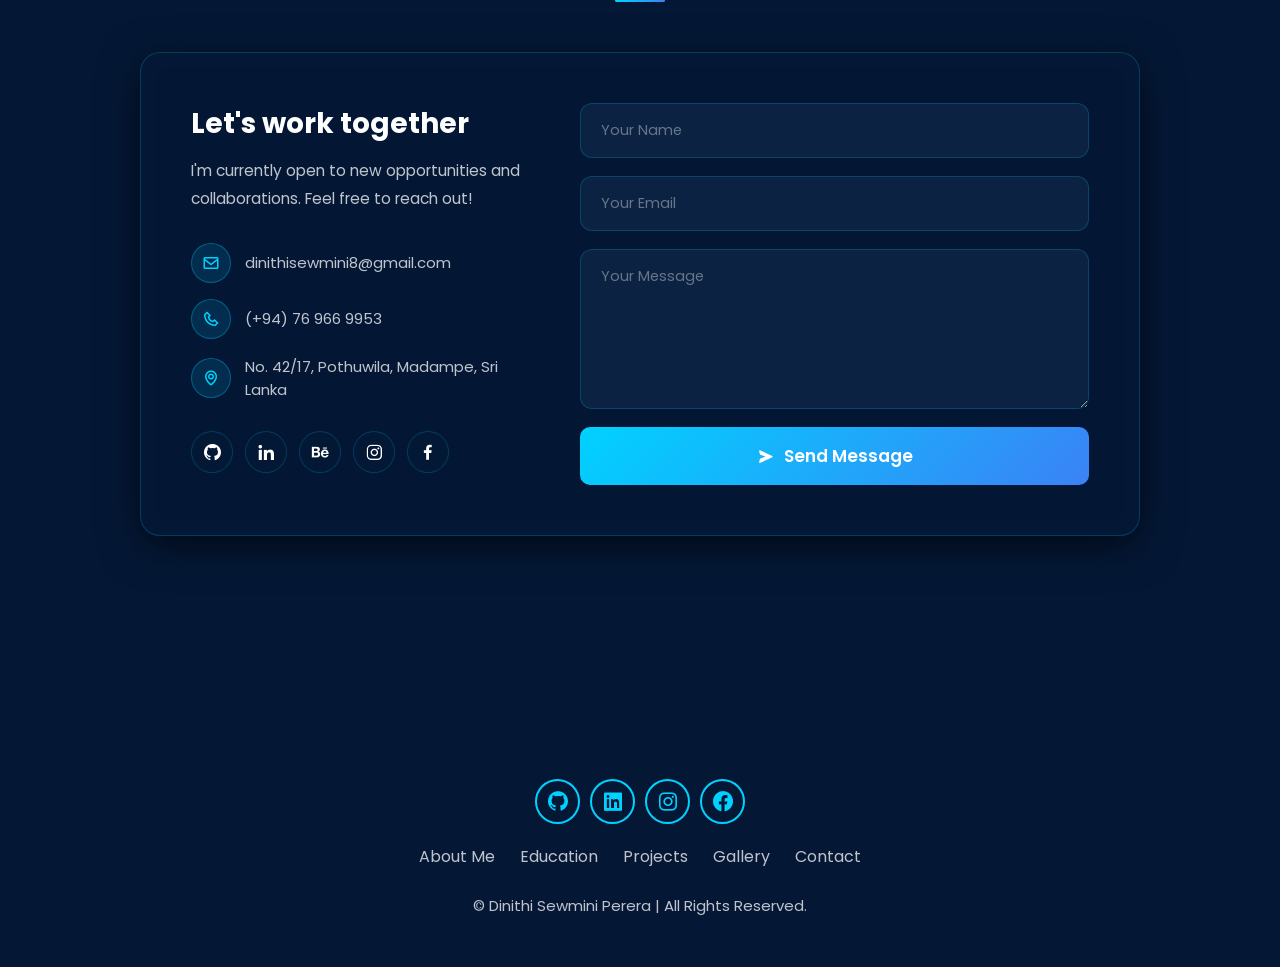
==== commit 371291ad: "add experiences" ====
--- a/index.html
+++ b/index.html
@@ -188,18 +188,33 @@
                 <div class="timeline-item tl-right" data-aos="fade-left" data-aos-delay="250">
                     <div class="tl-dot"></div>
                     <div class="tl-card">
-                        <h4>Committee Member</h4>
-                        <p class="tl-org"><i class='bx bx-bot'></i> Robotic Society Of Technology, Rajarata Uni</p>
-                        <span class="tl-date">Jan 2026 – Present</span>
-                        <ul>
-                            <li>Contributing to robotics events and technical workshops</li>
-                            <li>Supporting coordination and outreach initiatives</li>
+                        <h4>Publicity Team Lead</h4>
+                        <p class="tl-org"><i class='bx bx-megaphone'></i> Robotic Society Of Technology, Rajarata University of Sri Lanka</p>
+                        <span class="tl-date">Sep 2026 – Present</span>
+                        <ul>
+                            <li>Leading the publicity team to promote society events and activities</li>
+                            <li>Creating and managing social media content, posters, and announcements</li>
+                            <li>Coordinating with other teams to ensure effective outreach and visibility</li>
                         </ul>
                     </div>
                 </div>
 
                 <!-- 5 -->
                 <div class="timeline-item tl-left" data-aos="fade-right" data-aos-delay="300">
+                    <div class="tl-dot"></div>
+                    <div class="tl-card">
+                        <h4>Committee Member</h4>
+                        <p class="tl-org"><i class='bx bx-bot'></i> Robotic Society Of Technology, Rajarata University of Sri Lanka</p>
+                        <span class="tl-date">Jan 2026 – Aug 2026</span>
+                        <ul>
+                            <li>Contributing to robotics events and technical workshops</li>
+                            <li>Supporting coordination and outreach initiatives for the society</li>
+                        </ul>
+                    </div>
+                </div>
+
+                <!-- 6 -->
+                <div class="timeline-item tl-right" data-aos="fade-left" data-aos-delay="350">
                     <div class="tl-dot"></div>
                     <div class="tl-card">
                         <h4>Drone Operator</h4>
@@ -654,6 +669,31 @@
                         <div class="graphic-overlay"><i class='bx bx-search-alt-2'></i><h4>Poya Day Post</h4></div>
                         <span class="photo-badge"><i class='bx bx-camera'></i> Photo</span>
                     </div>
+                    <div class="graphic-item" data-category="graphics">
+                        <img src="graphics/13.jpeg" alt="Graphic Design">
+                        <div class="graphic-overlay"><i class='bx bx-search-alt-2'></i><h4>Graphic Design</h4></div>
+                        <span class="photo-badge"><i class='bx bx-camera'></i> Photo</span>
+                    </div>
+                    <div class="graphic-item" data-category="graphics">
+                        <img src="graphics/and center load buddah and little bit small pohot of load buddah above poster (3).png" alt="Graphic Design">
+                        <div class="graphic-overlay"><i class='bx bx-search-alt-2'></i><h4>Graphic Design</h4></div>
+                        <span class="photo-badge"><i class='bx bx-camera'></i> Photo</span>
+                    </div>
+                    <div class="graphic-item" data-category="graphics">
+                        <img src="graphics/congrats (4).png" alt="Graphic Design">
+                        <div class="graphic-overlay"><i class='bx bx-search-alt-2'></i><h4>Graphic Design</h4></div>
+                        <span class="photo-badge"><i class='bx bx-camera'></i> Photo</span>
+                    </div>
+                    <div class="graphic-item" data-category="graphics">
+                        <img src="graphics/easter sunday (16).png" alt="Graphic Design">
+                        <div class="graphic-overlay"><i class='bx bx-search-alt-2'></i><h4>Graphic Design</h4></div>
+                        <span class="photo-badge"><i class='bx bx-camera'></i> Photo</span>
+                    </div>
+                    <div class="graphic-item" data-category="graphics">
+                        <img src="graphics/website.png" alt="Graphic Design">
+                        <div class="graphic-overlay"><i class='bx bx-search-alt-2'></i><h4>Graphic Design</h4></div>
+                        <span class="photo-badge"><i class='bx bx-camera'></i> Photo</span>
+                    </div>
                     <!-- Certifications -->
                     <div class="graphic-item" data-category="certifications">
                         <img src="./Cetifications/WhatsApp Image 2026-03-09 at 13.26.19 (2).jpeg" alt="Certification">
@@ -671,22 +711,22 @@
                         <span class="photo-badge"><i class='bx bx-camera'></i> Photo</span>
                     </div>
                     <div class="graphic-item" data-category="certifications">
-                        <img src="./Cetifications/RSoT_2026_certificate.jpeg" alt="Undergraduate Research Symposium of Technology 2026 - Best Poster Certificate">
+                        <img src="./Cetifications/1.jpeg" alt="Undergraduate Research Symposium of Technology 2026 - Best Poster Certificate">
                         <div class="graphic-overlay"><i class='bx bx-search-alt-2'></i><h4>RSoT 2026 – Best Poster</h4></div>
                         <span class="photo-badge"><i class='bx bx-trophy'></i> Award</span>
                     </div>
                     <div class="graphic-item" data-category="certifications">
-                        <img src="./Cetifications/RSoT_2026_group1.jpeg" alt="RSoT 2026 Symposium - Certificate Group Photo 1">
+                        <img src="./Cetifications/1 (2).jpeg" alt="RSoT 2026 Symposium - Certificate Group Photo 1">
                         <div class="graphic-overlay"><i class='bx bx-search-alt-2'></i><h4>RSoT 2026 – Symposium</h4></div>
                         <span class="photo-badge"><i class='bx bx-trophy'></i> Award</span>
                     </div>
                     <div class="graphic-item" data-category="certifications">
-                        <img src="./Cetifications/RSoT_2026_solo.jpeg" alt="RSoT 2026 Symposium - Certificate Handover">
+                        <img src="./Cetifications/2.jpeg" alt="RSoT 2026 Symposium - Certificate Handover">
                         <div class="graphic-overlay"><i class='bx bx-search-alt-2'></i><h4>RSoT 2026 – Certificate</h4></div>
                         <span class="photo-badge"><i class='bx bx-trophy'></i> Award</span>
                     </div>
                     <div class="graphic-item" data-category="certifications">
-                        <img src="./Cetifications/RSoT_2026_group2.jpeg" alt="RSoT 2026 Symposium - Certificate Group Photo 2">
+                        <img src="./Cetifications/Sypmposium.jpeg" alt="RSoT 2026 Symposium - Certificate Group Photo 2">
                         <div class="graphic-overlay"><i class='bx bx-search-alt-2'></i><h4>RSoT 2026 – Symposium</h4></div>
                         <span class="photo-badge"><i class='bx bx-trophy'></i> Award</span>
                     </div>
@@ -695,11 +735,7 @@
                         <div class="graphic-overlay"><i class='bx bx-search-alt-2'></i><h4>RSoT 2026 – All Participants</h4></div>
                         <span class="photo-badge"><i class='bx bx-trophy'></i> Award</span>
                     </div>
-                    <div class="graphic-item" data-category="certifications">
-                        <img src="./Cetifications/ieee_ras_agm_2026.jpeg" alt="IEEE Robotics &amp; Automation Society AGM 2025/26 Certificate Handover">
-                        <div class="graphic-overlay"><i class='bx bx-search-alt-2'></i><h4>IEEE RAS AGM 2025/26</h4></div>
-                        <span class="photo-badge"><i class='bx bxs-badge-check'></i> Certification</span>
-                    </div>
+
                     <!-- Drone -->
                     <div class="graphic-item" data-category="drone">
                         <img src="./Drone operates/WhatsApp Image 2026-04-01 at 12.32.51 (1).jpeg" alt="Drone Shot">
@@ -768,10 +804,11 @@
                         <span class="photo-badge"><i class='bx bx-camera'></i> Photo</span>
                     </div>
                     <div class="graphic-item" data-category="leadership">
-                        <img src="./Lederships/pedone_chess_board_2026.jpeg" alt="PEDONE Chess Society Board of Officials 2026">
-                        <div class="graphic-overlay"><i class='bx bx-search-alt-2'></i><h4>PEDONE Chess – Board 2026</h4></div>
+                        <img src="./Lederships/1ras.jpeg" alt="IEEE Robotics &amp; Automation Society Board &amp; AGM 2025/26">
+                        <div class="graphic-overlay"><i class='bx bx-search-alt-2'></i><h4>IEEE RAS – AGM 2025/26</h4></div>
                         <span class="photo-badge"><i class='bx bx-crown'></i> Leadership</span>
                     </div>
+
                     <!-- Photography -->
                     <div class="graphic-item" data-category="photography">
                         <img src="./Photography/WhatsApp Image 2026-01-17 at 7.41.04 PM.jpeg" alt="Photography">
@@ -824,13 +861,8 @@
                         <span class="photo-badge"><i class='bx bx-camera'></i> Photo</span>
                     </div>
                     <div class="graphic-item" data-category="photography">
-                        <img src="./Photography/WhatsApp Image 2026-04-01 at 12.19.05.jpeg" alt="Photography">
-                        <div class="graphic-overlay"><i class='bx bx-search-alt-2'></i><h4>Photography</h4></div>
-                        <span class="photo-badge"><i class='bx bx-camera'></i> Photo</span>
-                    </div>
-                    <div class="graphic-item" data-category="photography">
-                        <img src="./Photography/photography_camera_event.jpeg" alt="Camera Setup at Event">
-                        <div class="graphic-overlay"><i class='bx bx-search-alt-2'></i><h4>Camera Setup – Event</h4></div>
+                        <img src="./Photography/WhatsApp Image 2026-04-01 at 12.19.05.jpeg" alt="Photography Event Shot">
+                        <div class="graphic-overlay"><i class='bx bx-search-alt-2'></i><h4>Photography</h4></div>
                         <span class="photo-badge"><i class='bx bx-camera'></i> Photo</span>
                     </div>
                     <div class="graphic-item" data-category="photography">
